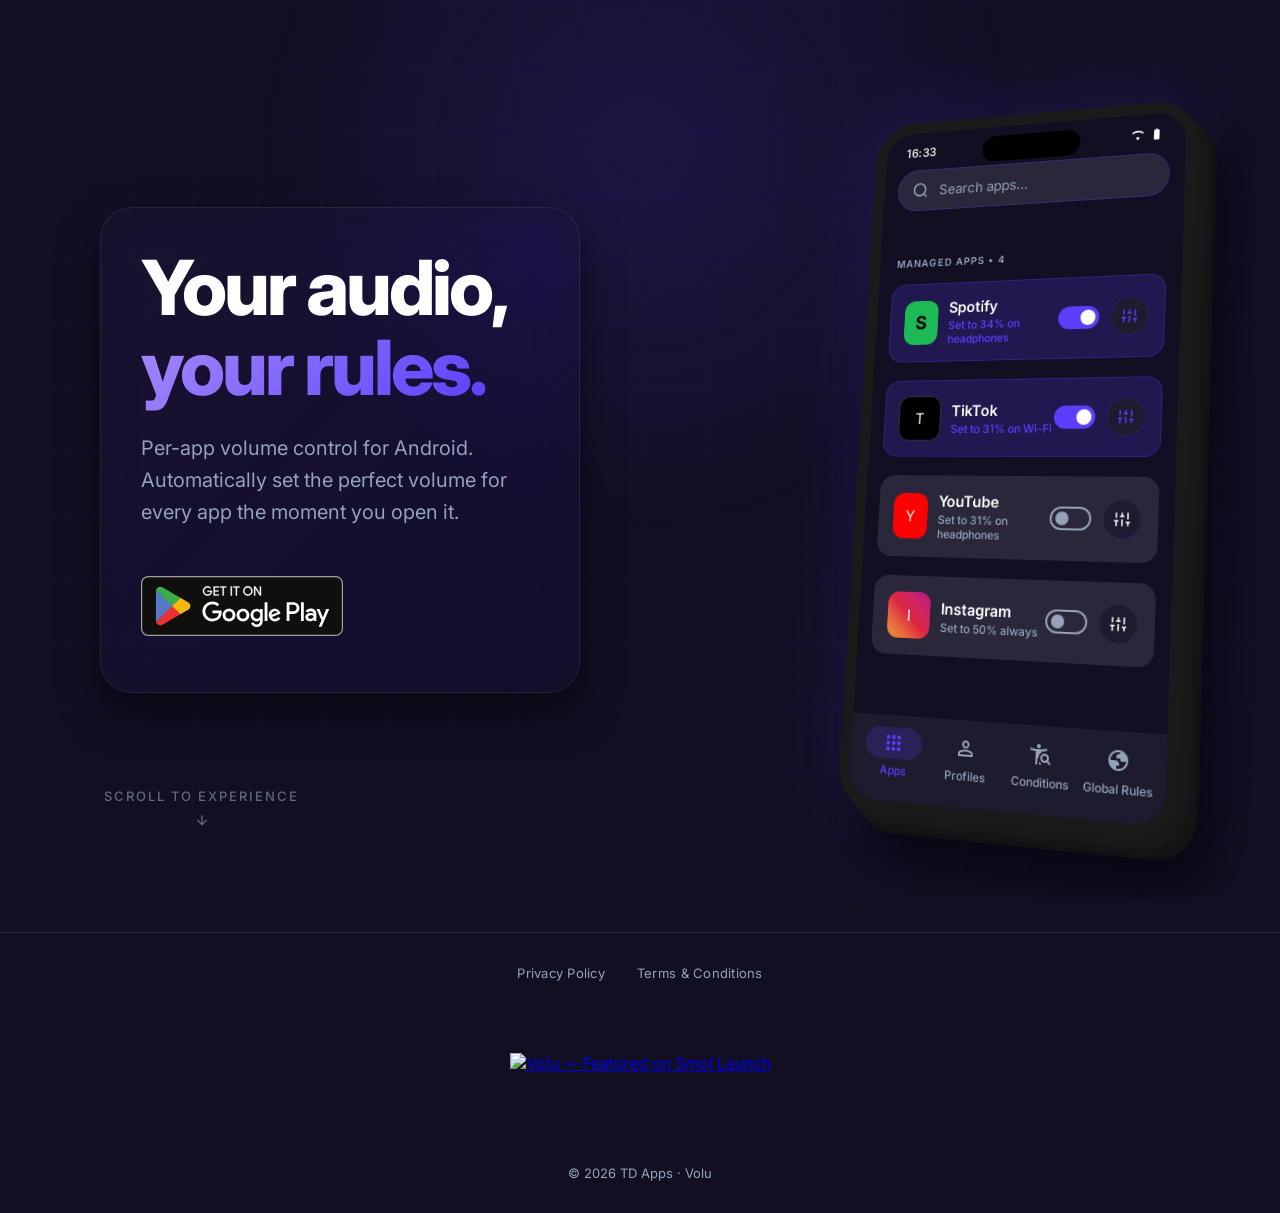
==== index.html @ 02c7e9c6 "Update index.html" ====
<!DOCTYPE html>
<html lang="en">
<head>
    <meta charset="UTF-8" />
    <meta name="viewport" content="width=device-width, initial-scale=1.0" />
    <title>Volu — Per-app Volume Control</title>
    <meta name="description" content="Per-app volume control for Android. Automatically set the perfect volume for every app the moment you open it." />
    <meta name="keywords" content="Android, volume control, app volume, per-app volume, audio manager" />
    
    <!-- Open Graph / Social -->
    <meta property="og:type" content="website" />
    <meta property="og:title" content="Volu — Per-app Volume Control" />
    <meta property="og:description" content="Automatically set the perfect volume for every app the moment you open it." />
    <meta property="og:image" content="https://volu.support/assets/og-image.jpg" />
    <meta property="twitter:card" content="summary_large_image" />
    
    <!-- Language Alternates -->
    <link rel="alternate" hreflang="en" href="https://volu.support/" />
    <link rel="alternate" hreflang="es" href="https://volu.support/es/" />
    <link rel="alternate" hreflang="de" href="https://volu.support/de/" />
    <link rel="alternate" hreflang="x-default" href="https://volu.support/" />
    <link rel="canonical" href="https://volu.support/" />

    <link rel="preconnect" href="https://fonts.googleapis.com" />
    <link rel="preconnect" href="https://fonts.gstatic.com" crossorigin />
    <link href="https://fonts.googleapis.com/css2?family=Inter:wght@400;500;600;700;800&display=swap" rel="stylesheet" />
    <link rel="stylesheet" href="style.css" />
    <script src="https://cdnjs.cloudflare.com/ajax/libs/gsap/3.12.2/gsap.min.js"></script>
    <script src="https://cdnjs.cloudflare.com/ajax/libs/gsap/3.12.2/ScrollTrigger.min.js"></script>
</head>
<body>
<div class="glow"></div>

<div class="container">
    
    <div class="scroll-container" id="scroll-container">
        
        <div class="sticky-viewport">
            <!-- Global Scroll Indicator -->
            <div class="scroll-indicator" id="global-scroll-indicator">
                <span>Scroll to experience</span>
                <svg viewBox="0 0 24 24" width="16" height="16" stroke="currentColor" stroke-width="2" fill="none"><path d="M12 5v14M19 12l-7 7-7-7"/></svg>
            </div>

            <!-- Horizontal Track -->
            <div class="track" id="track">
            
            <!-- Hero Block is the first scroll step -->
            <div class="feature-block hero-block active" data-action="hero">
                <div class="inner-bounds">
                    <div class="feature-card">
                    <h1 class="headline">Your audio,<br /><span>your rules.</span></h1>
                    <p class="subline">Per-app volume control for Android. Automatically set the perfect volume for every app the moment you open it.</p>
                    <div class="hero-actions">
                        <a class="play-btn" href="https://play.google.com/store/apps/details?id=com.tdapps.volu" target="_blank" rel="noopener">
                            <img alt="Get it on Google Play" src="google-play-badge.svg" />
                        </a>
                    </div>
                    </div>
                </div>
            </div>

            <div class="feature-block" data-action="rules">
                <div class="inner-bounds">
                    <div class="feature-card">
                    <h2><span>Rules</span>Manage App Volumes</h2>
                    <p>Easily set specific volume levels for individual apps. Whether you want Netflix loud or Instagram quiet, Volu instantly applies your chosen volume the moment you open the app.</p>
                    </div>
                </div>
            </div>

            <div class="feature-block" data-action="apply">
                <div class="inner-bounds">
                    <div class="feature-card">
                    <h2><span>Apply</span>Fine-tuned Control</h2>
                    <p>Choose exactly when rules take effect. Apply them once per app switch, once per screen session, or only when conditions are met. Stay in complete control of your audio experience.</p>
                    </div>
                </div>
            </div>

            <div class="feature-block" data-action="profiles">
                <div class="inner-bounds">
                    <div class="feature-card">
                    <h2><span>Profiles</span>Contextual Sound Profiles</h2>
                    <p>Set custom audio levels for Home, Work, or the Gym. Volu seamlessly adapts your sound when you connect to Wi-Fi, plug in headphones, start Android Auto, or follow your daily schedule.</p>
                    </div>
                </div>
            </div>
            
            <div class="feature-block" data-action="wifi">
                <div class="inner-bounds">
                    <div class="feature-card">
                    <h2><span>Conditions</span>Context Aware</h2>
                    <p>Make your rules smarter by binding them to specific Wi-Fi networks, Bluetooth devices, or schedules. Mute automatically at work, or turn up the volume when connected to your home network or car Bluetooth.</p>
                    </div>
                </div>
            </div>

            <div class="feature-block" data-action="global">
                <div class="inner-bounds">
                    <div class="feature-card">
                    <h2><span>Global Rules</span>Catch-All Settings</h2>
                    <p>Set a default behavior for all other apps. Apply a global rule when you connect to a specific Wi-Fi network or enter a time schedule, ensuring you're never caught off guard.</p>
                    </div>
                </div>
            </div>
        </div> <!-- End track -->

        <!-- Sticky Phone -->
        <div class="visual-wrapper">
            <div class="inner-bounds">
                <div class="phone-container">
                <div class="phone" id="demo-phone">
                    <div class="phone-inner-clip">
                        <div class="phone-screen">
                            
                            <!-- Top Status Bar Mock -->
                            <div class="status-bar">
                                <span>16:33</span>
                                <div class="icons">
                                    <svg viewBox="0 0 24 24" style="width: 14px; height: 14px;"><path d="M12 21L15.6 16.2C14.6 15.4 13.4 15 12 15C10.6 15 9.4 15.4 8.4 16.2L12 21ZM12 3C7.9 3 4.2 4.6 1.4 7.2L3 9.3C5.3 7.1 8.4 5.8 12 5.8C15.6 5.8 18.7 7.1 21 9.3L22.6 7.2C19.8 4.6 16.1 3 12 3Z" fill="currentColor"/></svg>
                                    <svg viewBox="0 0 24 24" style="width: 14px; height: 14px;"><path d="M15.67 4H14V2H10V4H8.33C7.6 4 7 4.6 7 5.33V20.67C7 21.4 7.6 22 8.33 22H15.67C16.4 22 17 21.4 17 20.67V5.33C17 4.6 16.4 4 15.67 4Z" fill="currentColor"/></svg>
                                </div>
                            </div>

                            <!-- Main Screen Content Area -->
                            <div class="app-content">

                                <!-- SCREEN 1: RULES -->
                                <div class="app-screen active" id="screen-rules">
                                    <div class="search-bar" style="background: var(--app-surface-variant); border: 1px solid var(--app-border); padding: 12px 16px; border-radius: 24px; color: var(--app-muted); font-size: 15px; display: flex; align-items: center; gap: 12px; margin: 12px 0 24px;">
                                        <svg width="20" height="20" viewBox="0 0 24 24" fill="none" stroke="currentColor" stroke-width="2"><circle cx="11" cy="11" r="8"/><path d="M21 21l-4.3-4.3"/></svg>
                                        Search apps…
                                    </div>
                                    
                                    <h4 class="section-title">MANAGED APPS • 4</h4>
                                    
                                    <div class="app-card active-card">
                                        <div class="app-info">
                                            <div class="app-icon-mock square spotify">S</div>
                                            <div class="app-text">
                                                <h3>Spotify</h3>
                                                <p>Set to 34% on headphones</p>
                                            </div>
                                        </div>
                                        <div class="app-controls">
                                            <div class="toggle on" id="toggle-spotify"></div>
                                            <div class="icon-btn">
                                                <svg width="18" height="18" viewBox="0 0 24 24" fill="none" stroke="var(--app-accent)" stroke-width="2"><path d="M4 21v-7M4 10V3M12 21v-9M12 8V3M20 21v-5M20 12V3M1 14h6M9 8h6M17 16h6"/></svg>
                                            </div>
                                        </div>
                                    </div>

                                    <div class="app-card active-card" style="margin-top: 8px;">
                                        <div class="app-info">
                                            <div class="app-icon-mock square tiktok">T</div>
                                            <div class="app-text">
                                                <h3>TikTok</h3>
                                                <p>Set to 31% on Wi-Fi</p>
                                            </div>
                                        </div>
                                        <div class="app-controls">
                                            <div class="toggle on"></div>
                                            <div class="icon-btn">
                                                <svg width="18" height="18" viewBox="0 0 24 24" fill="none" stroke="var(--app-accent)" stroke-width="2"><path d="M4 21v-7M4 10V3M12 21v-9M12 8V3M20 21v-5M20 12V3M1 14h6M9 8h6M17 16h6"/></svg>
                                            </div>
                                        </div>
                                    </div>

                                    <div class="app-card" style="margin-top: 8px;">
                                        <div class="app-info">
                                            <div class="app-icon-mock square youtube">Y</div>
                                            <div class="app-text">
                                                <h3>YouTube</h3>
                                                <p class="disabled">Set to 31% on headphones</p>
                                            </div>
                                        </div>
                                        <div class="app-controls">
                                            <div class="toggle"></div>
                                            <div class="icon-btn">
                                                <svg width="18" height="18" viewBox="0 0 24 24" fill="none" stroke="currentColor" stroke-width="2"><path d="M4 21v-7M4 10V3M12 21v-9M12 8V3M20 21v-5M20 12V3M1 14h6M9 8h6M17 16h6"/></svg>
                                            </div>
                                        </div>
                                    </div>
                                    
                                    <div class="app-card" style="margin-top: 8px;">
                                        <div class="app-info">
                                            <div class="app-icon-mock square instagram">I</div>
                                            <div class="app-text">
                                                <h3>Instagram</h3>
                                                <p class="disabled">Set to 50% always</p>
                                            </div>
                                        </div>
                                        <div class="app-controls">
                                            <div class="toggle"></div>
                                            <div class="icon-btn">
                                                <svg width="18" height="18" viewBox="0 0 24 24" fill="none" stroke="currentColor" stroke-width="2"><path d="M4 21v-7M4 10V3M12 21v-9M12 8V3M20 21v-5M20 12V3M1 14h6M9 8h6M17 16h6"/></svg>
                                            </div>
                                        </div>
                                    </div>
                                </div>

                                <!-- SCREEN 2: APPLY -->
                                <div class="app-screen" id="screen-apply">
                                    <div style="padding-top: 10px; overflow-y: auto; height: 100%; padding-bottom: 80px;">
                                        
                                        <div class="app-card app-card-vertical" style="padding-bottom: 0;">
                                            <div>
                                                <h3 style="font-size: 14px; font-weight: 500; color: var(--app-accent);">When to apply rule</h3>
                                                <p style="font-size: 11px; color: var(--app-muted); margin-top: 2px;">Choose when the volume rule takes effect</p>
                                            </div>
                                            <div style="width: 100%;">
                                                <div class="list-item">
                                                    <div class="list-item-text">
                                                        <h4>Once per app switch</h4>
                                                        <p>Apply when switching from a different app. Manual changes are kept while staying in the same app</p>
                                                    </div>
                                                    <div class="radio"></div>
                                                </div>
                                                <div class="list-item">
                                                    <div class="list-item-text">
                                                        <h4>Once per screen session</h4>
                                                        <p>Apply once when the screen turns on. Manual changes are kept until the screen locks again</p>
                                                    </div>
                                                    <div class="radio"></div>
                                                </div>
                                                <div class="list-item" id="radio-condition">
                                                    <div class="list-item-text">
                                                        <h4>Once when condition met</h4>
                                                        <p>Apply once when WiFi, headphones, or schedule conditions become active. Resets when conditions become inactive</p>
                                                    </div>
                                                    <div class="radio"></div>
                                                </div>
                                            </div>
                                        </div>

                                        <div class="app-card app-card-vertical" style="margin-top: 12px; padding-bottom: 0;">
                                            <div style="display: flex; justify-content: space-between; align-items: center; width: 100%;">
                                                <h4 class="section-title" style="margin:0;">WIFI NETWORKS</h4>
                                                <span style="color: var(--app-accent); font-size: 18px; line-height: 1;">+</span>
                                            </div>
                                            <p style="font-size: 11px; color: var(--app-muted); margin-top: -8px;">If no networks selected rule always on</p>
                                            
                                            <div style="width: 100%; border-top: 1px solid rgba(255,255,255,0.05); padding: 16px 0; text-align: center; color: var(--app-accent); font-size: 14px; font-weight: 500;">
                                                + Create new WiFi network
                                            </div>
                                        </div>

                                        <div class="app-btn-outline" style="border-color: rgba(91,62,254,0.5);">Save</div>
                                    </div>
                                </div>

                                <!-- SCREEN 3: WIFI / SCHEDULE -->
                                <div class="app-screen" id="screen-wifi">
                                    <div style="padding-top: 10px;">
                                        <div class="app-card app-card-vertical" style="margin-bottom: 12px;">
                                            <div style="display: flex; justify-content: space-between; align-items: center; width: 100%;">
                                                <span class="section-title" style="margin:0;">SCHEDULES</span>
                                                <span style="color: var(--app-accent); font-size: 18px; line-height: 1;">+</span>
                                            </div>
                                            <div style="width: 100%; text-align: center; margin: 16px 0; font-size: 14px; color: var(--app-muted);">
                                                None saved yet
                                            </div>
                                        </div>

                                        <div class="app-card app-card-vertical">
                                            <div style="width: 100%; display: flex; justify-content: space-between; align-items: center; margin-bottom: 4px;">
                                                <span class="section-title" style="margin:0;">WI-FI NETWORKS</span>
                                                <span style="color: var(--app-accent); font-size: 18px; line-height: 1;">+</span>
                                            </div>
                                            <div style="display: flex; gap: 16px; align-items: center; width: 100%;">
                                                <svg width="24" height="24" viewBox="0 0 24 24" fill="none" stroke="var(--app-accent)" stroke-width="2"><path d="M5 12.55a11 11 0 0114.08 0M1.42 9a16 16 0 0121.16 0M8.53 16.11a6 6 0 016.95 0M12 20h.01"/></svg>
                                                <div style="flex: 1;">
                                                    <h4 style="font-size: 16px; font-weight: 600; margin-bottom: 2px;">AndroidWifi</h4>
                                                    <p style="font-size: 12px; color: var(--app-muted);">Set rule while connected to this network</p>
                                                </div>
                                                <span style="color: var(--app-muted);">›</span>
                                            </div>
                                        </div>
                                    </div>
                                    
                                    <!-- Bottom Sheet -->
                                    <div class="bottom-sheet" id="schedule-sheet">
                                        <div class="sheet-handle"></div>
                                        <h3 style="font-size: 14px; font-weight: 600; margin-bottom: 4px; letter-spacing: 1px;">ADD SCHEDULE</h3>
                                        <p style="font-size: 12px; color: var(--app-muted); margin-bottom: 24px;">Rule applies during the selected time window</p>
                                        
                                        <h4 class="section-title" style="margin: 0 0 12px 0;">TIME RANGE</h4>
                                        <div style="display: flex; gap: 12px; align-items: center; margin-bottom: 24px;">
                                            <div style="flex: 1; border: 1px solid var(--app-border); padding: 12px; border-radius: 12px; text-align: center;">
                                                <div style="font-size: 11px; color: var(--app-muted);">Start</div>
                                                <div style="font-size: 16px; font-weight: 600;">09:00</div>
                                            </div>
                                            <span style="color: var(--app-muted);">→</span>
                                            <div style="flex: 1; border: 1px solid var(--app-border); padding: 12px; border-radius: 12px; text-align: center;">
                                                <div style="font-size: 11px; color: var(--app-muted);">End</div>
                                                <div style="font-size: 16px; font-weight: 600;">17:00</div>
                                            </div>
                                        </div>
                                        
                                        <div class="app-btn-outline" style="border-color: rgba(91,62,254,0.5);">Save Schedule</div>
                                    </div>
                                </div>

                                <!-- SCREEN 4: GLOBAL RULES -->
                                <div class="app-screen" id="screen-profiles">
                                    <div style="padding-top: 10px; overflow-y: auto; height: 100%; padding-bottom: 80px;">
                                        
                                        <!-- Custom Header -->
                                        <div style="display: flex; align-items: center; justify-content: space-between; margin-bottom: 20px;">
                                            <svg width="24" height="24" viewBox="0 0 24 24" fill="none" stroke="white" stroke-width="2" opacity="0.8"><path d="M18 6L6 18M6 6l12 12"/></svg>
                                            <h2 style="font-size: 18px; font-weight: 600; color: white; flex: 1; margin-left: 16px;">Create Profile</h2>
                                            <span style="font-size: 14px; color: var(--app-muted); font-weight: 500;">Save</span>
                                        </div>

                                        <!-- Input Box -->
                                        <div class="app-card" style="margin-bottom: 16px; padding: 12px; gap: 16px;">
                                            <div style="width: 40px; height: 40px; border-radius: 50%; background: var(--app-card-active); display: flex; align-items: center; justify-content: center; flex-shrink: 0;">
                                                <svg width="20" height="20" viewBox="0 0 24 24" fill="var(--app-accent)"><path d="M10 20v-6h4v6h5v-8h3L12 3 2 12h3v8z"/></svg>
                                            </div>
                                            <div style="flex: 1; border: 1px solid rgba(255,255,255,0.1); border-radius: 8px; padding: 12px 16px;">
                                                <span style="color: var(--app-muted); font-size: 14px;">Profile name</span>
                                            </div>
                                        </div>

                                        <!-- Enable Toggle -->
                                        <div class="app-card" style="margin-bottom: 16px;">
                                            <div style="flex: 1;">
                                                <h3 style="font-size: 14px; font-weight: 500; color: white;">Enable profile</h3>
                                                <p style="font-size: 11px; color: var(--app-muted); margin-top: 2px;">Apply volume rules when conditions are met</p>
                                            </div>
                                            <div class="toggle on"></div>
                                        </div>

                                        <!-- Volume block -->
                                        <h4 class="section-title">VOLUME</h4>
                                        <div class="app-card app-card-vertical" style="padding: 12px;">
                                            <div class="vol-pills" style="gap: 6px;">
                                                <div class="vol-pill">Muted</div>
                                                <div class="vol-pill">25%</div>
                                                <div class="vol-pill active">50%</div>
                                                <div class="vol-pill">75%</div>
                                                <div class="vol-pill">Max</div>
                                            </div>
                                        </div>

                                        <!-- When to Apply block -->
                                        <h4 class="section-title" style="margin-top: 16px;">WHEN TO APPLY</h4>
                                        <div class="app-card app-card-vertical" style="padding-bottom: 0;">
                                            <div style="width: 100%;">
                                                
                                                <div class="list-item" style="border: 1px solid var(--app-accent); border-radius: 12px; padding: 12px; margin-bottom: 8px;">
                                                    <div style="display: flex; gap: 16px; align-items: center;">
                                                        <svg width="24" height="24" viewBox="0 0 24 24" fill="none" stroke="white" stroke-width="2"><path d="M13 2L3 14h9l-1 8 10-12h-9l1-8z"/></svg>
                                                        <div class="list-item-text">
                                                            <h4>Always</h4>
                                                            <p>Applies in all situations</p>
                                                        </div>
                                                    </div>
                                                    <div class="radio selected"></div>
                                                </div>

                                                <div class="list-item">
                                                    <div style="display: flex; gap: 16px; align-items: center;">
                                                        <svg width="24" height="24" viewBox="0 0 24 24" fill="none" stroke="currentColor" stroke-width="2"><path d="M5 12.55a11 11 0 0114.08 0M1.42 9a16 16 0 0121.16 0M8.53 16.11a6 6 0 016.95 0M12 20h.01"/></svg>
                                                        <div class="list-item-text">
                                                            <h4>On any WiFi</h4>
                                                            <p>Only applies while connected to any WiFi</p>
                                                        </div>
                                                    </div>
                                                    <div class="radio"></div>
                                                </div>
                                                
                                                <div class="list-item">
                                                    <div style="display: flex; gap: 16px; align-items: center;">
                                                        <svg width="24" height="24" viewBox="0 0 24 24" fill="none" stroke="currentColor" stroke-width="2"><circle cx="12" cy="12" r="10"/><polyline points="12 6 12 12 16 14"/></svg>
                                                        <div class="list-item-text">
                                                            <h4>On schedule</h4>
                                                            <p>Only applies during the selected time window</p>
                                                        </div>
                                                    </div>
                                                    <div class="radio"></div>
                                                </div>

                                                <div class="list-item">
                                                    <div style="display: flex; gap: 16px; align-items: center;">
                                                        <svg width="24" height="24" viewBox="0 0 24 24" fill="none" stroke="currentColor" stroke-width="2"><path d="M3 18v-6a9 9 0 0 1 18 0v6M21 19a2 2 0 0 1-2 2h-1a2 2 0 0 1-2-2v-3a2 2 0 0 1 2-2h3zM3 19a2 2 0 0 0 2 2h1a2 2 0 0 0 2-2v-3a2 2 0 0 0-2-2H3z"/></svg>
                                                        <div class="list-item-text">
                                                            <h4>On headphones</h4>
                                                            <p>Only applies when headphones or earbuds are connected</p>
                                                        </div>
                                                    </div>
                                                    <div class="radio"></div>
                                                </div>
                                                
                                                <div class="list-item">
                                                    <div style="display: flex; gap: 16px; align-items: center;">
                                                        <svg width="24" height="24" viewBox="0 0 24 24" fill="none" stroke="currentColor" stroke-width="2"><rect x="2" y="7" width="20" height="10" rx="2" ry="2"/><path d="M5 17L5 19"/><path d="M19 17L19 19"/><circle cx="7" cy="12" r="1.5"/><circle cx="17" cy="12" r="1.5"/><line x1="10" y1="12" x2="14" y2="12"/></svg>
                                                        <div class="list-item-text">
                                                            <h4>On Android Auto</h4>
                                                            <p>Only applies when connected to Android Auto</p>
                                                        </div>
                                                    </div>
                                                    <div class="radio"></div>
                                                </div>
                                                
                                                <div class="list-item">
                                                    <div style="display: flex; gap: 16px; align-items: center;">
                                                        <svg width="24" height="24" viewBox="0 0 24 24" fill="none" stroke="currentColor" stroke-width="2"><path d="M6.5 6.5l11 11L12 23V1l5.5 5.5-11 11"/></svg>
                                                        <div class="list-item-text">
                                                            <h4>On Bluetooth device</h4>
                                                            <p>Only applies when the selected Bluetooth device is connected</p>
                                                        </div>
                                                    </div>
                                                    <div class="radio"></div>
                                                </div>

                                            </div>
                                        </div>

                                    </div>
                                </div>
                                <div class="app-screen" id="screen-global">
                                    <div style="padding-top: 10px; overflow-y: auto; height: 100%; padding-bottom: 80px;">
                                        
                                        <div class="info-card">
                                            <svg width="24" height="24" viewBox="0 0 24 24" fill="none" stroke="var(--app-accent)" stroke-width="2" style="flex-shrink: 0;"><circle cx="12" cy="12" r="10"/><line x1="12" y1="16" x2="12" y2="12"/><line x1="12" y1="8" x2="12.01" y2="8"/></svg>
                                            <p>Global rules apply to all apps that don't have a specific per-app rule, when the app is brought to the foreground</p>
                                        </div>

                                        <div class="app-card" style="margin-bottom: 16px;">
                                            <div style="flex: 1;">
                                                <h3 style="font-size: 14px; font-weight: 500; color: var(--app-accent);">Enable Global Rule</h3>
                                                <p style="font-size: 11px; color: var(--app-muted); margin-top: 2px;">Apply this rule to any app without a specific rule</p>
                                            </div>
                                            <div class="toggle on"></div>
                                        </div>

                                        <h4 class="section-title">WHEN TO APPLY</h4>
                                        <div class="app-card app-card-vertical" style="padding-bottom: 0;">
                                            <div style="width: 100%;">
                                                <div class="list-item">
                                                    <div style="display: flex; gap: 16px; align-items: center;">
                                                        <svg width="24" height="24" viewBox="0 0 24 24" fill="none" stroke="currentColor" stroke-width="2"><path d="M13 2L3 14h9l-1 8 10-12h-9l1-8z"/></svg>
                                                        <div class="list-item-text">
                                                            <h4>Always</h4>
                                                            <p>Apply to all apps regardless of conditions</p>
                                                        </div>
                                                    </div>
                                                    <div class="radio selected"></div>
                                                </div>
                                            </div>
                                        </div>

                                        <h4 class="section-title" style="margin-top: 16px;">VOLUME</h4>
                                        <div class="app-card app-card-vertical" style="padding: 12px;">
                                            <div class="vol-pills">
                                                <div class="vol-pill">Muted</div>
                                                <div class="vol-pill">25%</div>
                                                <div class="vol-pill">50%</div>
                                                <div class="vol-pill">75%</div>
                                                <div class="vol-pill active">Max</div>
                                            </div>
                                        </div>

                                        <div class="app-btn-outline" style="border-color: rgba(91,62,254,0.5);">Save</div>
                                        <div class="app-btn-outline" style="color: var(--app-red); border-color: rgba(248,113,113,0.3); background: rgba(248,113,113,0.1);">Delete global rule</div>
                                    </div>
                                </div>
                            </div>

                            <!-- Bottom Navigation -->
                            <div class="bottom-nav">
                                <div class="nav-item active" id="nav-apps">
                                    <div class="nav-icon-wrapper">
                                        <svg viewBox="0 0 960 960"><path d="M183.5,776.5Q160,753 160,720t23.5,-56.5Q207,640 240,640t56.5,23.5Q320,687 320,720t-23.5,56.5Q273,800 240,800t-56.5,-23.5ZM423.5,776.5Q400,753 400,720t23.5,-56.5Q447,640 480,640t56.5,23.5Q560,687 560,720t-23.5,56.5Q513,800 480,800t-56.5,-23.5ZM663.5,776.5Q640,753 640,720t23.5,-56.5Q687,640 720,640t56.5,23.5Q800,687 800,720t-23.5,56.5Q753,800 720,800t-56.5,-23.5ZM183.5,536.5Q160,513 160,480t23.5,-56.5Q207,400 240,400t56.5,23.5Q320,447 320,480t-23.5,56.5Q273,560 240,560t-56.5,-23.5ZM423.5,536.5Q400,513 400,480t23.5,-56.5Q447,400 480,400t56.5,23.5Q560,447 560,480t-23.5,56.5Q513,560 480,560t-56.5,-23.5ZM663.5,536.5Q640,513 640,480t23.5,-56.5Q687,400 720,400t56.5,23.5Q800,447 800,480t-23.5,56.5Q753,560 720,560t-56.5,-23.5ZM183.5,296.5Q160,273 160,240t23.5,-56.5Q207,160 240,160t56.5,23.5Q320,207 320,240t-23.5,56.5Q273,320 240,320t-56.5,-23.5ZM423.5,296.5Q400,273 400,240t23.5,-56.5Q447,160 480,160t56.5,23.5Q560,207 560,240t-23.5,56.5Q513,320 480,320t-56.5,-23.5ZM663.5,296.5Q640,273 640,240t23.5,-56.5Q687,160 720,160t56.5,23.5Q800,207 800,240t-23.5,56.5Q753,320 720,320t-56.5,-23.5Z"/></svg>
                                    </div>
                                    Apps
                                </div>
                                <div class="nav-item" id="nav-profiles">
                                    <div class="nav-icon-wrapper">
                                        <svg viewBox="0 0 960 960"><path d="M367,433q-47,-47 -47,-113t47,-113q47,-47 113,-47t113,47q47,47 47,113t-47,113q-47,47 -113,47t-113,-47ZM160,800v-112q0,-34 17.5,-62.5T224,582q62,-31 126,-46.5T480,520q66,0 130,15.5T736,582q29,15 46.5,43.5T800,688v112L160,800ZM240,720h480v-32q0,-11 -5.5,-20T700,654q-54,-27 -109,-40.5T480,600q-56,0 -111,13.5T260,654q-9,5 -14.5,14t-5.5,20v32ZM536.5,376.5Q560,353 560,320t-23.5,-56.5Q513,240 480,240t-56.5,23.5Q400,287 400,320t23.5,56.5Q447,400 480,400t56.5,-23.5ZM480,320ZM480,720Z"/></svg>
                                    </div>
                                    Profiles
                                </div>
                                <div class="nav-item" id="nav-cond">
                                    <div class="nav-icon-wrapper">
                                        <svg viewBox="0 0 960 960"><path d="M343.5,216.5Q320,193 320,160t23.5,-56.5Q367,80 400,80t56.5,23.5Q480,127 480,160t-23.5,56.5Q433,240 400,240t-56.5,-23.5ZM731,691q29,-29 29,-71t-29,-71q-29,-29 -71,-29t-71,29q-29,29 -29,71t29,71q29,29 71,29t71,-29ZM864,880 L756,772q-22,14 -46,21t-50,7q-75,0 -127.5,-52.5T480,620q0,-75 52.5,-127.5T660,440q75,0 127.5,52.5T840,620q0,26 -7,50t-21,46l108,108 -56,56ZM440,880v-121q15,24 35.5,44t44.5,36v41h-80ZM280,880v-520q-61,-5 -121,-14.5T40,320l20,-80q84,23 168.5,31.5T400,280q87,0 171.5,-8.5T740,240l20,80q-59,16 -119,25.5T520,360v41q-54,35 -87,92.5T400,620v10q0,5 1,10h-41v240h-80Z"/></svg>
                                    </div>
                                    Conditions
                                </div>
                                <div class="nav-item" id="nav-global">
                                    <div class="nav-icon-wrapper">
                                        <svg viewBox="0 0 960 960"><path d="M480,880q-83,0 -156,-31.5T197,763q-54,-54 -85.5,-127T80,480q0,-83 31.5,-156T197,197q54,-54 127,-85.5T480,80q83,0 156,31.5T763,197q54,54 85.5,127T880,480q0,83 -31.5,156T763,763q-54,54 -127,85.5T480,880ZM480,800q134,0 227,-93t93,-227q0,-7 -0.5,-14.5T799,453q-5,29 -27,48t-52,19h-80q-33,0 -56.5,-23.5T560,440v-40L400,400v-80q0,-33 23.5,-56.5T480,240h40q0,-23 12.5,-40.5T563,171q-20,-5 -40.5,-8t-42.5,-3q-134,0 -227,93t-93,227h200q66,0 113,47t47,113v40L400,680v110q20,5 39.5,7.5T480,800Z"/></svg>
                                    </div>
                                    Global Rules
                                </div>
                            </div>
                        </div>
                        </div>
                    </div>
                </div>
                </div>
            </div>
        </div> <!-- End visual-wrapper -->
    </div> <!-- End sticky-viewport -->
</div> <!-- End scroll-container -->

    <div class="divider"></div>

    <nav class="footer-links">
        <a href="privacy-policy/index.html">Privacy Policy</a>
        <a href="terms-and-conditions/index.html">Terms & Conditions</a>
    </nav>

    <div style="text-align: center; margin-top: 32px; padding: 40px 0 60px 0;">
        <a class="smol-footer-badge" href="https://smollaunch.com" target="_blank" rel="noopener">
            <img src="https://smollaunch.com/badges/featured.svg" alt="Volu — Featured on Smol Launch" loading="lazy" width="250" height="60" />
        </a>
    </div>
</div>

<footer>
    © 2026 TD Apps · Volu
</footer>

<script>
document.addEventListener('DOMContentLoaded', () => {
    const blocks = document.querySelectorAll('.feature-block');
    const phone = document.getElementById('demo-phone');
    const globalIndicator = document.getElementById('global-scroll-indicator');
    const track = document.getElementById('track');
    const scrollContainer = document.getElementById('scroll-container');
    
    const screens = {
        'rules': document.getElementById('screen-rules'),
        'apply': document.getElementById('screen-apply'),
        'wifi': document.getElementById('screen-wifi'),
        'profiles': document.getElementById('screen-profiles'),
        'global': document.getElementById('screen-global')
    };
    
    const nav = {
        'rules': document.getElementById('nav-apps'),
        'apply': document.getElementById('nav-apps'),
        'wifi': document.getElementById('nav-cond'),
        'profiles': document.getElementById('nav-profiles'),
        'global': document.getElementById('nav-global')
    };

    const toggleSpotify = document.getElementById('toggle-spotify');
    const radioCondition = document.getElementById('radio-condition')?.querySelector('.radio');
    const scheduleSheet = document.getElementById('schedule-sheet');

    let animTimeouts = [];
    const clearAnimTimeouts = () => {
        animTimeouts.forEach(t => clearTimeout(t));
        animTimeouts = [];
    };

    const triggerPhoneAction = (action) => {
        clearAnimTimeouts();

        // 3D Angle vs Flat State Switch
        if (action === 'hero') {
            phone.classList.remove('flat');
        } else {
            phone.classList.add('flat');
        }

        // Activate Screen & Nav Items
        Object.values(screens).forEach(s => s?.classList.remove('active'));
        document.querySelectorAll('.nav-item').forEach(n => n.classList.remove('active'));

        if (action === 'hero') {
            screens.rules?.classList.add('active');
            nav.rules?.classList.add('active');
            return;
        }

        if (screens[action]) screens[action].classList.add('active');
        if (nav[action]) nav[action].classList.add('active');

        // Internal Screen Micro-Animations
        if (action === 'rules' && toggleSpotify) {
            animTimeouts.push(setTimeout(() => toggleSpotify.classList.add('on'), 300));
        } else if (toggleSpotify) {
            toggleSpotify.classList.remove('on');
        } else if (action === 'profiles') {
            phone.classList.add('flat');
        } else if (action === 'global') {
            // No specific global animation
        }

        if (action === 'apply' && radioCondition) {
            animTimeouts.push(setTimeout(() => radioCondition.classList.add('selected'), 400));
        } else if (radioCondition) {
            radioCondition.classList.remove('selected');
        }

        if (action === 'wifi' && scheduleSheet) {
            animTimeouts.push(setTimeout(() => scheduleSheet.classList.add('open'), 300));
        } else if (scheduleSheet) {
            scheduleSheet.classList.remove('open');
        }
    };

    // Register GSAP ScrollTrigger
    gsap.registerPlugin(ScrollTrigger);

    // Equalize card heights so they all match the tallest card
    function equalizeCardHeights() {
        const cards = document.querySelectorAll('.feature-card');
        cards.forEach(c => {
            c.style.height = 'auto'; // Reset for measurement
            c.style.minHeight = '0'; // Reset min-height to ensure accurate reading
        });
        
        let maxHeight = 0;
        cards.forEach(c => {
            if (c.offsetHeight > maxHeight) {
                maxHeight = c.offsetHeight;
            }
        });
        
        cards.forEach(c => {
            c.style.height = maxHeight + 'px';
        });
    }
    
    equalizeCardHeights();
    window.addEventListener('resize', equalizeCardHeights);

    // Get the max scroll distance (total width of all cards minus viewport width)
    const getScrollAmount = () => track.scrollWidth - window.innerWidth;

    let activeIndex = -1;

    // 1. Horizontal Scroll Animation (with pause at the end)
    const tl = gsap.timeline({
        scrollTrigger: {
            trigger: scrollContainer,
            pin: true,
            scrub: 1, // Smooth scrubbing
            start: "top top",
            end: () => "+=" + (window.innerWidth * 5.4), // 5 screens to scroll horizontally + 0.4 for a small delay
            invalidateOnRefresh: true, // Recalculate on resize
            onUpdate: (self) => {
                if (globalIndicator) {
                    globalIndicator.style.opacity = self.progress > 0.02 ? '0' : '0.6';
                }
                
                // The track finishes translating at progress 5 / 5.4 (approx 92%)
                let scrollProgress = Math.min(self.progress / (5/5.4), 1.0);
                let rawIndex = scrollProgress * (blocks.length - 1);
                
                // Update the phone screen as soon as the next card crosses the 70% threshold
                const newIndex = Math.floor(rawIndex + 0.3);
                if (newIndex !== activeIndex) {
                        activeIndex = newIndex;
                        
                        blocks.forEach(b => b.classList.remove('active'));
                        const currentBlock = blocks[activeIndex];
                        if (currentBlock) {
                            currentBlock.classList.add('active');
                            triggerPhoneAction(currentBlock.getAttribute('data-action'));
                        }
                    }
            }
        }
    });

    // Horizontal scroll takes up 5 out of 5.4 parts of the pinned scroll
    tl.to(track, {
        x: "-83.333333%", // Translate by 5 blocks out of 6! (5/6 = 83.333333%)
        ease: "none",
        duration: 5
    })
    // Add a short pause at the end (0.4 parts out of 4.4 parts) so it doesn't unpin immediately
    .to({}, { duration: 0.4 });

    // Trigger initial hero state
    triggerPhoneAction('hero');
});
</script>
</body>
</html>
---- style.css ----
:root {
  --bg: #120f23;
  --surface: #1d1b2e;
  --border: #2a273a;
  --primary: #5b3efe;
  --primary-dim: rgba(91, 62, 254, 0.12);
  --primary-border: rgba(91, 62, 254, 0.3);
  --text: #ffffff;
  --muted: #94a3b8;
  
  --phone-width: 360px;
  --phone-height: 740px;

  /* App UI Variables */
  --app-bg: #120F23;
  --app-surface: #1D1B2E;
  --app-surface-variant: #2A273A;
  --app-border: rgba(91, 62, 254, 0.3);
  --app-card-active: rgba(91, 62, 254, 0.2);
  --app-text: #FFFFFF;
  --app-muted: #94A3B8;
  --app-accent: #5B3EFE;
  --app-red: #F87171;
  --app-nav-bg: #1D1B2E;
}

*, *::before, *::after { box-sizing: border-box; margin: 0; padding: 0; }

html { scroll-behavior: smooth; }

body {
  background: var(--bg);
  color: var(--text);
  font-family: 'Inter', sans-serif;
  font-weight: 400;
  min-height: 100dvh;
  display: flex;
  flex-direction: column;
}

/* Background effects */
body::before {
  content: '';
  position: fixed;
  inset: 0;
  background-image:
    linear-gradient(rgba(91,62,254,0.05) 1px, transparent 1px),
    linear-gradient(90deg, rgba(91,62,254,0.05) 1px, transparent 1px);
  background-size: 64px 64px;
  pointer-events: none;
  z-index: -1;
}

.glow {
  position: fixed;
  top: -300px;
  left: 50%;
  transform: translateX(-50%);
  width: 900px;
  height: 900px;
  background: radial-gradient(circle, rgba(91, 62, 254, 0.15) 0%, transparent 60%);
  pointer-events: none;
  z-index: -1;
}

/* Layout Utilities */
.container {
  max-width: 1400px;
  margin: 0 auto;
  padding: 0 24px;
  width: 100%;
}

/* =========================================
   SCROLL ENGINE (GSAP Track)
   ========================================= */
.scroll-container {
  width: 100%;
}

.sticky-viewport {
  position: relative;
  height: 100dvh;
  width: 100vw;
  max-width: 100%;
  overflow: hidden;
}

.inner-bounds {
  width: 100%;
  height: 100%;
  max-width: 1200px;
  margin: 0 auto;
  padding: 0 clamp(24px, 5vw, 60px);
  display: flex;
  align-items: center;
}

.visual-wrapper {
  position: absolute;
  top: 0;
  left: 0;
  width: 100%;
  height: 100%;
  z-index: 15;
  pointer-events: none;
  clip-path: inset(0); /* Strict WebKit Z-buffer isolation */
}

.visual-wrapper .inner-bounds {
  justify-content: flex-end; /* Phone on the right */
}

.track {
  position: relative;
  display: flex;
  height: 100dvh;
  width: 600%;
  will-change: transform;
  z-index: 5;
  pointer-events: none;
}

/* 3D Phone Container */
.phone-container {
  perspective: 1400px;
  display: flex;
  align-items: center;
  justify-content: center;
  pointer-events: none;
}

.phone {
  width: var(--phone-width);
  height: var(--phone-height);
  pointer-events: auto;
  background: #000;
  border-radius: 44px;
  border: 12px solid #1a1a1a;
  box-shadow: 
    inset 0 0 0 2px #333,
    1px 1px 0 #181818,
    2px 2px 0 #181818,
    3px 3px 0 #181818,
    4px 4px 0 #181818,
    5px 5px 0 #181818,
    6px 6px 0 #181818,
    7px 7px 0 #181818,
    8px 8px 0 #181818,
    9px 9px 0 #181818,
    10px 10px 0 #181818,
    11px 11px 0 #151515,
    12px 12px 0 #151515,
    13px 13px 0 #151515,
    14px 14px 0 #151515,
    15px 15px 0 #151515,
    16px 16px 0 #151515,
    17px 17px 0 #121212,
    18px 18px 0 #121212,
    19px 19px 0 #121212,
    20px 20px 0 #121212,
    30px 40px 60px rgba(0,0,0,0.8), 
    0 0 80px rgba(91,62,254,0.2);
  position: relative;
  /* Smoother, less aggressive 3D default angle */
  transform: rotateY(-20deg) rotateX(8deg) translateZ(-50px);
  /* GPU Acceleration */
  will-change: transform, box-shadow;
  backface-visibility: hidden;
  /* Premium spring-like easing for fluid movement */
  transition: transform 0.9s cubic-bezier(0.16, 1, 0.3, 1), box-shadow 0.9s cubic-bezier(0.16, 1, 0.3, 1);
  overflow: visible;
}

.phone-inner-clip {
  width: 100%;
  height: 100%;
  border-radius: 32px;
  overflow: hidden;
  position: relative;
}

/* When scrolling starts, phone goes perfectly flat */
.phone.flat {
  transform: rotateY(0deg) rotateX(0deg) translateZ(0px) !important;
  box-shadow: 
    inset 0 0 0 2px #333,
    0px 0px 0 #181818,
    0px 0px 0 #181818,
    0px 0px 0 #181818,
    0px 0px 0 #181818,
    0px 0px 0 #181818,
    0px 0px 0 #181818,
    0px 0px 0 #181818,
    0px 0px 0 #181818,
    0px 0px 0 #181818,
    0px 0px 0 #181818,
    0px 0px 0 #151515,
    0px 0px 0 #151515,
    0px 0px 0 #151515,
    0px 0px 0 #151515,
    0px 0px 0 #151515,
    0px 0px 0 #151515,
    0px 0px 0 #121212,
    0px 0px 0 #121212,
    0px 0px 0 #121212,
    0px 0px 0 #121212,
    0px 20px 40px rgba(0,0,0,0.6), 
    0 0 80px rgba(91,62,254,0.15) !important;
}

/* Dynamic island */
.phone::before {
  content: '';
  position: absolute;
  top: 10px;
  left: 50%;
  transform: translateX(-50%);
  width: 110px;
  height: 28px;
  background: #000;
  border-radius: 20px;
  z-index: 20;
}

/* =========================================
   MOCK APP UI (Matching Android Extract)
   ========================================= */
.phone-screen {
  width: 100%;
  height: 100%;
  background: var(--app-bg);
  color: var(--app-text);
  font-family: 'Inter', sans-serif;
  display: flex;
  flex-direction: column;
}

/* Status Bar */
.status-bar {
  display: flex;
  justify-content: space-between;
  padding: 14px 24px 0px;
  font-size: 13px;
  font-weight: 500;
  z-index: 100;
  position: relative;
  letter-spacing: 0.5px;
}
.status-bar .icons {
  display: flex;
  gap: 6px;
  align-items: center;
}

/* App Screens Container */
.app-content {
  flex: 1;
  position: relative;
  overflow: hidden;
}

.app-screen {
  position: absolute;
  top: 0;
  left: 0;
  width: 100%;
  height: 100%;
  padding: 0 16px;
  opacity: 0;
  pointer-events: none;
  transform: translateX(20px);
  transition: opacity 0.4s ease, transform 0.4s ease;
  display: flex;
  flex-direction: column;
  gap: 12px;
  overflow-y: auto;
  padding-bottom: 100px;
}
.app-screen::-webkit-scrollbar { display: none; }
.app-screen { -ms-overflow-style: none; scrollbar-width: none; }

.app-screen.active {
  opacity: 1;
  pointer-events: auto;
  transform: translateX(0);
}

/* UI Components */
.info-card {
  background: var(--app-surface-variant);
  border-radius: 12px;
  padding: 12px 16px;
  display: flex;
  gap: 12px;
  margin-bottom: 8px;
  margin-top: 12px;
}
.info-card p {
  font-size: 12px;
  color: var(--app-text);
  line-height: 1.5;
}

.app-card {
  background: var(--app-surface-variant);
  border-radius: 16px;
  padding: 16px;
  display: flex;
  align-items: center;
  justify-content: space-between;
  border: 1px solid transparent;
}
.app-card.active-card {
  background: var(--app-card-active);
  border-color: var(--app-border);
}

.app-card-vertical {
  flex-direction: column;
  align-items: flex-start;
  gap: 16px;
  background: var(--app-surface-variant);
}

.app-info {
  display: flex;
  align-items: center;
  gap: 12px;
}

.app-icon-mock {
  width: 48px;
  height: 48px;
  border-radius: 12px;
  background: #333;
  display: flex;
  align-items: center;
  justify-content: center;
  overflow: hidden;
}
.app-icon-mock.spotify { background: #1DB954; color: #000; font-weight: bold; font-size: 20px;}
.app-icon-mock.tiktok { background: #000; color: white; border: 1px solid #333;}
.app-icon-mock.youtube { background: #FF0000; color: white;}
.app-icon-mock.instagram { background: linear-gradient(45deg, #f09433, #e6683c, #dc2743, #cc2366, #bc1888); }
.app-icon-mock.netflix { background: #000; color: #E50914; font-weight: bold; font-size: 22px; border: 1px solid #333;}

.app-text h3 {
  font-size: 16px;
  font-weight: 600;
  margin-bottom: 2px;
}
.app-text p {
  font-size: 12px;
  font-weight: 500;
  color: var(--app-accent);
}
.app-text p.disabled {
  color: var(--app-muted);
}

.app-controls {
  display: flex;
  align-items: center;
  gap: 12px;
}

.icon-btn {
  width: 40px;
  height: 40px;
  border-radius: 50%;
  background: var(--app-surface);
  border: 1px solid var(--app-card-active);
  display: flex;
  align-items: center;
  justify-content: center;
}

/* Custom Toggle */
.toggle {
  width: 44px;
  height: 24px;
  background: var(--app-surface-variant);
  border-radius: 16px;
  border: 2px solid var(--app-muted);
  position: relative;
  transition: all 0.3s;
}
.toggle::after {
  content: '';
  position: absolute;
  top: 50%;
  left: 4px;
  transform: translateY(-50%);
  width: 14px;
  height: 14px;
  background: var(--app-muted);
  border-radius: 50%;
  transition: all 0.3s;
}
.toggle.on {
  background: var(--app-accent);
  border-color: var(--app-accent);
}
.toggle.on::after {
  left: calc(100% - 18px);
  width: 16px;
  height: 16px;
  background: #FFF;
}

/* Section Titles */
.section-title {
  font-size: 11px;
  font-weight: 600;
  color: var(--app-muted);
  letter-spacing: 0.1em;
  text-transform: uppercase;
  margin-top: 16px;
  margin-bottom: 4px;
  padding-left: 4px;
}

/* List Items */
.list-item {
  display: flex;
  justify-content: space-between;
  align-items: center;
  padding: 16px 0;
  border-bottom: 1px solid rgba(255,255,255,0.05);
  width: 100%;
}
.list-item:last-child { border-bottom: none; }
.list-item-text h4 { font-size: 14px; font-weight: 500; margin-bottom: 2px; }
.list-item-text p { font-size: 11px; color: var(--app-muted); }

.radio {
  width: 20px;
  height: 20px;
  border-radius: 50%;
  border: 2px solid var(--app-muted);
  position: relative;
  flex-shrink: 0;
}
.radio.selected {
  border-color: var(--app-accent);
}
.radio.selected::after {
  content: '';
  position: absolute;
  inset: 4px;
  background: var(--app-accent);
  border-radius: 50%;
}

/* Buttons */
.app-btn-outline {
  width: 100%;
  border: 1px solid var(--app-border);
  background: transparent;
  color: var(--app-text);
  border-radius: 100px;
  padding: 12px;
  text-align: center;
  font-size: 14px;
  font-weight: 500;
  margin-top: 12px;
}

/* Volume Pills */
.vol-pills {
  display: flex;
  gap: 8px;
  margin-top: 12px;
  width: 100%;
  overflow-x: auto;
  padding-bottom: 4px;
}
.vol-pills::-webkit-scrollbar { display: none; }
.vol-pill {
  flex: 0 0 auto;
  border: 1px solid var(--app-border);
  background: transparent;
  text-align: center;
  padding: 8px 16px;
  border-radius: 8px;
  font-size: 12px;
  font-weight: 500;
  color: var(--app-text);
}
.vol-pill.active {
  background: var(--app-card-active);
  border-color: var(--app-accent);
  color: var(--app-accent);
}

/* Bottom Nav (Exact Spec) */
.bottom-nav {
  position: absolute;
  bottom: 0;
  left: 0;
  width: 100%;
  display: flex;
  justify-content: space-around;
  padding: 12px 8px 24px;
  background: var(--app-nav-bg);
  z-index: 10;
}
.nav-item {
  display: flex;
  flex-direction: column;
  align-items: center;
  gap: 4px;
  color: var(--app-muted);
  font-size: 12px;
  font-weight: 500;
  transition: color 0.3s;
  width: 72px;
}
.nav-item.active {
  color: var(--app-accent);
}
.nav-icon-wrapper {
  width: 64px;
  height: 32px;
  border-radius: 16px;
  display: flex;
  align-items: center;
  justify-content: center;
  transition: background 0.3s;
}
.nav-item.active .nav-icon-wrapper {
  background: var(--app-card-active);
}
.nav-item svg {
  width: 24px;
  height: 24px;
  fill: currentColor;
}

/* Bottom Sheet */
.bottom-sheet {
  position: absolute;
  bottom: -100%;
  left: 0;
  width: 100%;
  background: var(--app-surface);
  border-radius: 28px 28px 0 0;
  padding: 24px 20px;
  transition: bottom 0.5s cubic-bezier(0.16, 1, 0.3, 1);
  z-index: 20;
}
.bottom-sheet.open {
  bottom: 0;
}
.sheet-handle {
  width: 32px;
  height: 4px;
  background: #555;
  border-radius: 2px;
  margin: 0 auto 24px;
}

/* =========================================
   TEXT BLOCKS (Left Column)
   ========================================= */
.feature-block {
  width: calc(100% / 6);
  height: 100dvh;
  flex-shrink: 0;
  pointer-events: none;
}

.feature-block .inner-bounds {
  justify-content: flex-start; /* Cards on the left */
}

.feature-card {
  width: 40vw;
  max-width: 480px;
  background: linear-gradient(135deg, rgba(29, 27, 46, 0.4) 0%, rgba(18, 15, 35, 0.2) 100%);
  backdrop-filter: blur(24px) saturate(180%);
  -webkit-backdrop-filter: blur(24px) saturate(180%);
  border: 1px solid rgba(255, 255, 255, 0.08);
  box-shadow: 0 20px 40px rgba(0,0,0,0.5);
  border-radius: 32px;
  padding: 40px;
  pointer-events: auto;
}
.feature-block h2 {
  font-size: clamp(32px, 5vw, 42px);
  font-weight: 700;
  color: var(--text);
  margin-bottom: 20px;
  line-height: 1.1;
  letter-spacing: -1px;
}
.feature-block h2 span {
  color: var(--primary);
  display: block;
  font-size: 14px;
  text-transform: uppercase;
  letter-spacing: 2px;
  margin-bottom: 12px;
  font-weight: 600;
}
.feature-block p {
  font-size: 18px;
  color: var(--muted);
  line-height: 1.7;
  max-width: 500px;
}

/* Hero Block (First step) */
.hero-block {
  /* No special min-heights needed for horizontal track */
}

.hero-block .headline {
  font-size: clamp(52px, 6vw, 76px);
  font-weight: 800;
  line-height: 1.05;
  letter-spacing: -3px;
  color: var(--text);
  margin-bottom: 24px;
}

.hero-block .headline span {
  background: linear-gradient(135deg, #a78bfa, #5b3efe);
  -webkit-background-clip: text;
  -webkit-text-fill-color: transparent;
}

.hero-block .subline {
  font-size: 20px;
  font-weight: 400;
  color: var(--muted);
  line-height: 1.6;
  max-width: 480px;
  margin-bottom: 48px;
}

.hero-actions {
  display: flex;
  gap: 16px;
  align-items: center;
}

.play-btn {
  display: block;
  transition: transform 0.3s cubic-bezier(0.16, 1, 0.3, 1), filter 0.3s;
  margin-bottom: 12px;
}
.play-btn:hover {
  transform: translateY(-4px) scale(1.02);
  filter: drop-shadow(0 10px 30px rgba(91,62,254,0.3));
}
.play-btn img {
  height: 60px;
  width: auto;
}

.divider {
  width: 100%;
  height: 1px;
  background: var(--border);
  margin-bottom: 32px;
  margin-top: 32px;
}

.footer-links {
  display: flex;
  gap: 32px;
  justify-content: center;
  flex-wrap: wrap;
}
.footer-links a {
  font-size: 13px;
  font-weight: 400;
  color: var(--muted);
  text-decoration: none;
  letter-spacing: 0.02em;
  transition: color 0.2s;
}
.footer-links a:hover {
  color: var(--text);
}

footer {
  position: relative;
  z-index: 1;
  text-align: center;
  padding: 32px 24px;
  font-size: 13px;
  color: var(--muted);
  margin-top: auto;
}

/* =========================================
}

/* =========================================
   SCROLL INDICATOR
   ========================================= */
.scroll-indicator {
  position: absolute;
  bottom: 8dvh;
  left: max(40px, calc((100vw - 1200px) / 2 + 40px));
  display: flex;
  flex-direction: column;
  align-items: center;
  gap: 8px;
  margin: 0;
  opacity: 0.6;
  font-size: 13px;
  font-weight: 500;
  text-transform: uppercase;
  letter-spacing: 2px;
  color: var(--muted);
  animation: pulse-fade 2s infinite ease-in-out;
  transition: opacity 0.3s ease;
  z-index: 100;
  pointer-events: none;
}
.scroll-indicator svg {
  animation: bounce-down 2s infinite cubic-bezier(0.16, 1, 0.3, 1);
}
@keyframes pulse-fade {
  0%, 100% { opacity: 0.4; }
  50% { opacity: 0.8; }
}
@keyframes bounce-down {
  0%, 100% { transform: translateY(0); }
  50% { transform: translateY(6px); }
}

/* =========================================
   MOBILE RESPONSIVENESS (Layering & Glassmorphism)
   ========================================= */
@media (max-width: 1024px) {
  /* Mobile Layout - Absolute boundaries */
  
  .visual-wrapper .inner-bounds {
    justify-content: center;
    align-items: flex-start;
    padding-top: 5dvh;
  }
  
  .phone {
    transform: scale(0.55) rotateY(-10deg) rotateX(4deg);
    transform-origin: center top;
  }
  
  .phone.flat {
    transform: scale(0.55) rotateY(0deg) rotateX(0deg) translateZ(0px) !important;
  }

  .track {
    width: 600%;
  }

  .feature-block {
    width: calc(100% / 6);
  }

  .feature-block .inner-bounds {
    justify-content: center;
    align-items: flex-end;
    padding-bottom: 0;
    padding-left: 0;
    padding-right: 0;
  }

  .feature-card {
    width: 100%;
    max-width: 100%;
    min-height: 40dvh;
    height: auto;
    border-radius: 32px 32px 0 0;
    border-left: none;
    border-right: none;
    border-bottom: none;
    padding: 32px 24px;
    background: linear-gradient(135deg, rgba(29, 27, 46, 0.95) 0%, rgba(18, 15, 35, 0.95) 100%);
    backdrop-filter: blur(24px);
    -webkit-backdrop-filter: blur(24px);
  }

  body {
    padding-bottom: 45dvh;
  }

  /* Refine specific margins inside the glass boxes */
  .feature-block p {
    margin-top: 12px;
  }
  .hero-block .headline {
    font-size: clamp(40px, 10vw, 56px);
  }

  .scroll-indicator {
    display: none;
  }
}

/* =========================================
}

/* =========================================
   PREMIUM EDITORIAL LAYOUT (Legal Pages)
   ========================================= */
.legal-layout {
  display: grid;
  grid-template-columns: 280px 1fr;
  gap: 80px;
  max-width: 1000px;
  margin: 120px auto;
  padding: 0 24px;
  align-items: start;
}

.legal-sidebar {
  position: sticky;
  top: 120px;
  display: flex;
  flex-direction: column;
  gap: 24px;
}
.legal-sidebar h1 {
  font-size: clamp(32px, 4vw, 42px);
  font-weight: 800;
  letter-spacing: -2px;
  line-height: 1;
  color: var(--text);
}
.legal-sidebar a.back-link {
  font-size: 14px;
  color: var(--primary);
  text-decoration: none;
  display: flex;
  align-items: center;
  gap: 8px;
  font-weight: 500;
  transition: color 0.2s;
}
.legal-sidebar a.back-link:hover {
  color: #fff;
}

.legal-content {
  font-family: 'Inter', sans-serif;
  max-width: 65ch;
  color: #94a3b8;
  font-size: 16px;
  line-height: 1.8;
}
.legal-content h2 {
  font-size: 24px;
  font-weight: 700;
  letter-spacing: -1px;
  color: var(--text);
  margin-top: 48px;
  margin-bottom: 16px;
}
.legal-content h2:first-of-type {
  margin-top: 0;
}
.legal-content h3 {
  font-size: 18px;
  font-weight: 600;
  color: var(--text);
  margin-top: 32px;
  margin-bottom: 12px;
}
.legal-content p {
  margin-bottom: 24px;
}
.legal-content ul, .legal-content ol {
  margin-bottom: 24px;
  padding-left: 24px;
}
.legal-content li {
  margin-bottom: 12px;
}
.legal-content a {
  color: var(--primary);
  text-decoration: none;
}
.legal-content a:hover {
  text-decoration: underline;
}

@media (max-width: 850px) {
  .legal-layout {
    grid-template-columns: 1fr;
    gap: 32px;
    margin: 60px auto;
  }
  .legal-sidebar {
    position: relative;
    top: 0;
    border-bottom: 1px solid var(--border);
    padding-bottom: 24px;
  }
}

/* Ensure the 3D phone fits uniformly on short laptop screens without distorting aspect ratio */
@media (min-width: 1025px) and (max-height: 850px) {
  .phone {
    transform: scale(0.85) rotateY(-20deg) rotateX(8deg) translateZ(-50px);
    transform-origin: center center;
  }
  .phone.flat {
    transform: scale(0.85) rotateY(0deg) rotateX(0deg) translateZ(0px) !important;
  }
}
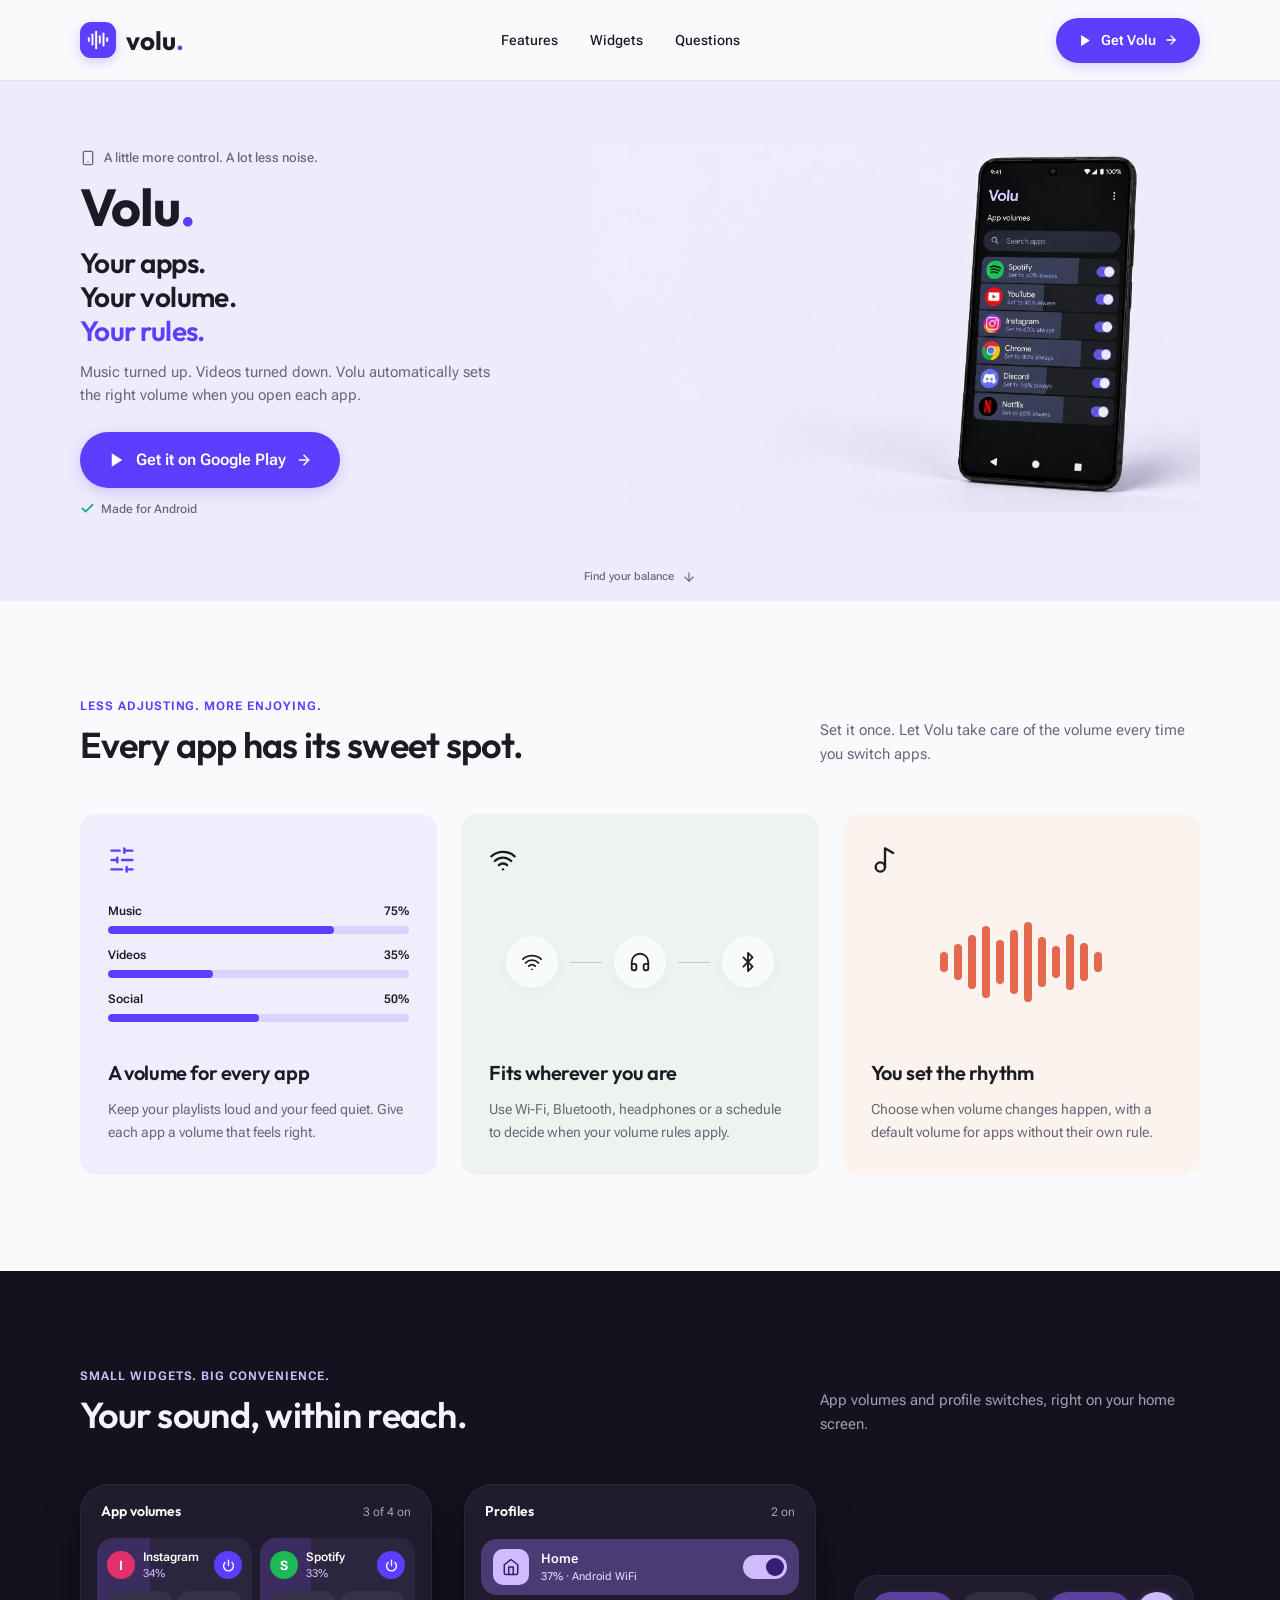
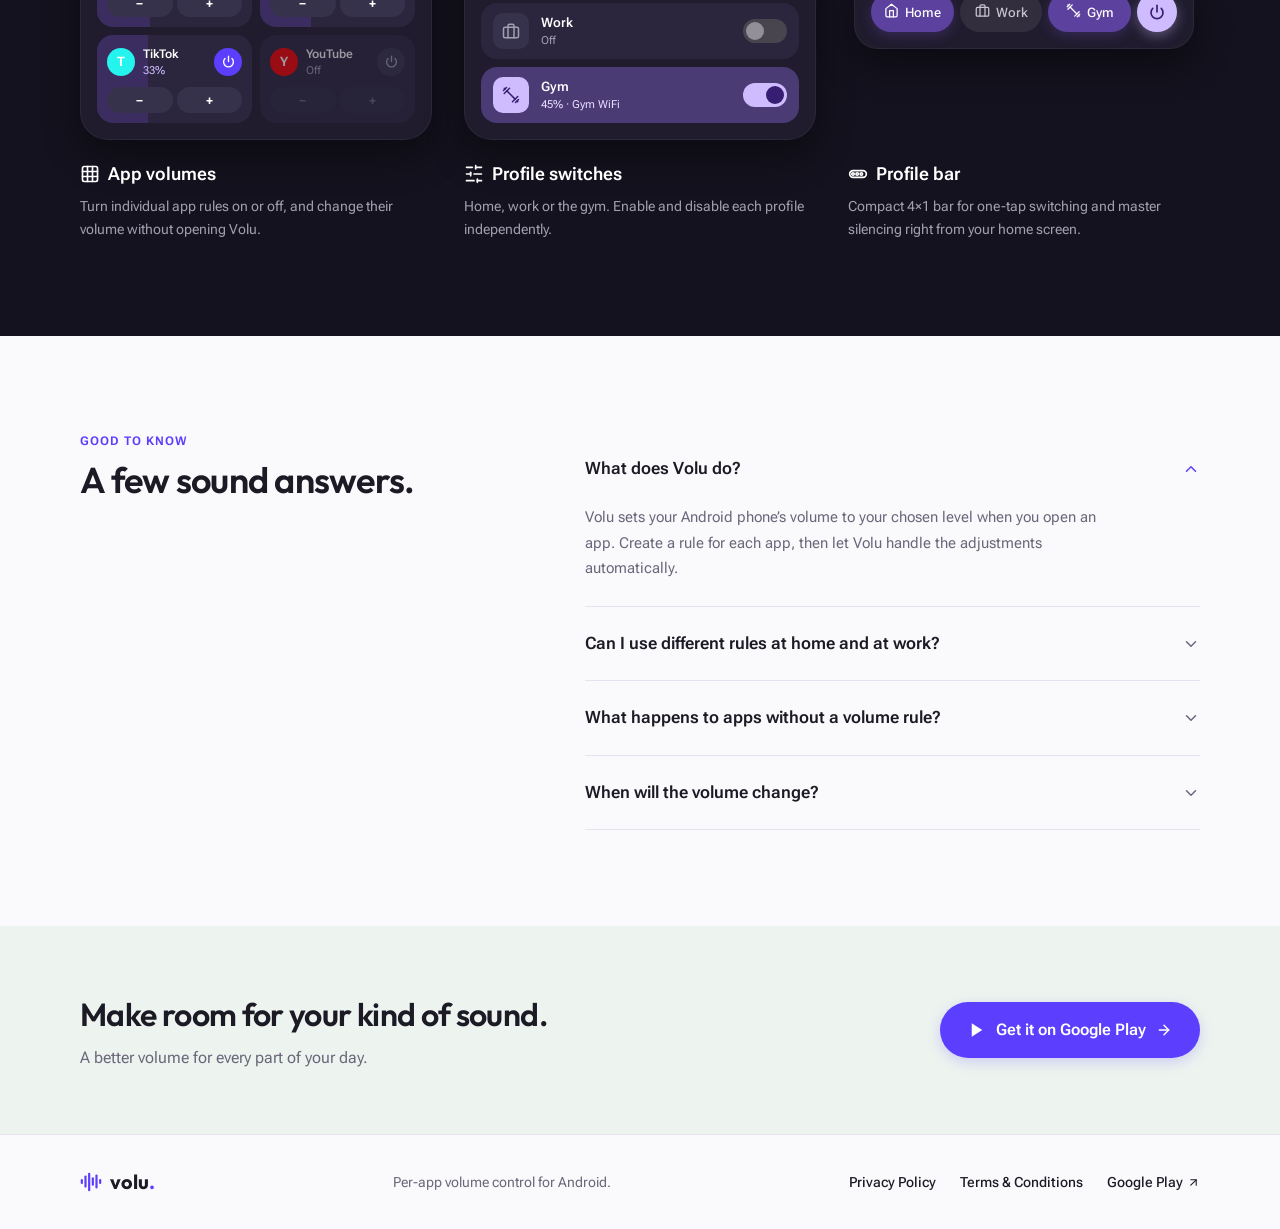
==== commit e2e93eb6: "Fix hero shadow cut off, optimize mobile hero layout, align widgets, and refine Profile Bar" ====
--- a/index.html
+++ b/index.html
@@ -1,687 +1,628 @@
 <!DOCTYPE html>
 <html lang="en">
 <head>
-    <meta charset="UTF-8" />
-    <meta name="viewport" content="width=device-width, initial-scale=1.0" />
-    <title>Volu — Per-app Volume Control</title>
-    <meta name="description" content="Per-app volume control for Android. Automatically set the perfect volume for every app the moment you open it." />
-    <meta name="keywords" content="Android, volume control, app volume, per-app volume, audio manager" />
-    
-    <!-- Open Graph / Social -->
-    <meta property="og:type" content="website" />
-    <meta property="og:title" content="Volu — Per-app Volume Control" />
-    <meta property="og:description" content="Automatically set the perfect volume for every app the moment you open it." />
-    <meta property="og:image" content="https://volu.support/assets/og-image.jpg" />
-    <meta property="twitter:card" content="summary_large_image" />
-    
-    <!-- Language Alternates -->
-    <link rel="alternate" hreflang="en" href="https://volu.support/" />
-    <link rel="alternate" hreflang="es" href="https://volu.support/es/" />
-    <link rel="alternate" hreflang="de" href="https://volu.support/de/" />
-    <link rel="alternate" hreflang="x-default" href="https://volu.support/" />
-    <link rel="canonical" href="https://volu.support/" />
-
-    <link rel="preconnect" href="https://fonts.googleapis.com" />
-    <link rel="preconnect" href="https://fonts.gstatic.com" crossorigin />
-    <link href="https://fonts.googleapis.com/css2?family=Inter:wght@400;500;600;700;800&display=swap" rel="stylesheet" />
-    <link rel="stylesheet" href="style.css" />
-    <script src="https://cdnjs.cloudflare.com/ajax/libs/gsap/3.12.2/gsap.min.js"></script>
-    <script src="https://cdnjs.cloudflare.com/ajax/libs/gsap/3.12.2/ScrollTrigger.min.js"></script>
+  <meta charset="UTF-8" />
+  <meta name="viewport" content="width=device-width, initial-scale=1.0" />
+  <title>Volu — Your apps. Your volume. Your rules.</title>
+  <meta name="description" content="Per-app volume control for Android. Automatically set the right volume for each app, with contextual profiles and home screen widgets." />
+  <meta name="keywords" content="Android, volume control, app volume, per-app volume, audio manager, sound profiles" />
+
+  <!-- Open Graph / Social -->
+  <meta property="og:type" content="website" />
+  <meta property="og:title" content="Volu — Your apps. Your volume. Your rules." />
+  <meta property="og:description" content="A better volume for every app. Discover Volu’s per-app controls, contextual profiles and home screen widgets for Android." />
+  <meta property="og:image" content="https://volu.support/assets/volu-website-hero.jpg" />
+  <meta property="og:url" content="https://volu.support/" />
+  <meta name="twitter:card" content="summary_large_image" />
+  <meta name="twitter:title" content="Volu — Your apps. Your volume. Your rules." />
+  <meta name="twitter:description" content="A better volume for every app. Discover Volu’s per-app controls, contextual profiles and home screen widgets for Android." />
+  <meta name="twitter:image" content="https://volu.support/assets/volu-website-hero.jpg" />
+
+  <!-- Canonical & Language Alternates -->
+  <link rel="canonical" href="https://volu.support/" />
+  <link rel="alternate" hreflang="en" href="https://volu.support/" />
+  <link rel="alternate" hreflang="x-default" href="https://volu.support/" />
+
+  <!-- Google Fonts -->
+  <link rel="preconnect" href="https://fonts.googleapis.com" />
+  <link rel="preconnect" href="https://fonts.gstatic.com" crossorigin />
+  <link href="https://fonts.googleapis.com/css2?family=Outfit:wght@400;500;600;700;800&family=Plus+Jakarta+Sans:wght@400;500;600;700;800&family=Roboto+Flex:opsz,wght@8..144,400;500;600;700&display=swap" rel="stylesheet" />
+
+  <link rel="stylesheet" href="style.css" />
 </head>
 <body>
-<div class="glow"></div>
-
-<div class="container">
-    
-    <div class="scroll-container" id="scroll-container">
-        
-        <div class="sticky-viewport">
-            <!-- Global Scroll Indicator -->
-            <div class="scroll-indicator" id="global-scroll-indicator">
-                <span>Scroll to experience</span>
-                <svg viewBox="0 0 24 24" width="16" height="16" stroke="currentColor" stroke-width="2" fill="none"><path d="M12 5v14M19 12l-7 7-7-7"/></svg>
-            </div>
-
-            <!-- Horizontal Track -->
-            <div class="track" id="track">
-            
-            <!-- Hero Block is the first scroll step -->
-            <div class="feature-block hero-block active" data-action="hero">
-                <div class="inner-bounds">
-                    <div class="feature-card">
-                    <h1 class="headline">Your audio,<br /><span>your rules.</span></h1>
-                    <p class="subline">Per-app volume control for Android. Automatically set the perfect volume for every app the moment you open it.</p>
-                    <div class="hero-actions">
-                        <a class="play-btn" href="https://play.google.com/store/apps/details?id=com.tdapps.volu" target="_blank" rel="noopener">
-                            <img alt="Get it on Google Play" src="google-play-badge.svg" />
-                        </a>
-                    </div>
-                    </div>
+  <!-- Header -->
+  <header class="site-header">
+    <div class="site-container header-inner">
+      <a href="#" aria-label="Volu home" class="brand-link">
+        <span class="brand-mark" aria-hidden="true">
+          <svg viewBox="0 0 24 24" fill="none" stroke="currentColor" stroke-width="2.2" stroke-linecap="round" stroke-linejoin="round">
+            <path d="M2 10v3"/><path d="M6 6v11"/><path d="M10 3v18"/><path d="M14 8v7"/><path d="M18 5v13"/><path d="M22 10v3"/>
+          </svg>
+        </span>
+        <span>volu<span class="dot">.</span></span>
+      </a>
+
+      <nav aria-label="Main navigation" class="desktop-nav">
+        <a href="#features">Features</a>
+        <a href="#widgets">Widgets</a>
+        <a href="#questions">Questions</a>
+      </nav>
+
+      <div class="header-actions">
+        <a href="https://play.google.com/store/apps/details?id=com.tdapps.volu" target="_blank" rel="noopener noreferrer" class="btn-download">
+          <svg width="15" height="15" viewBox="0 0 24 24" fill="currentColor">
+            <polygon points="5 3 19 12 5 21 5 3"/>
+          </svg>
+          <span>Get Volu</span>
+          <svg width="14" height="14" viewBox="0 0 24 24" fill="none" stroke="currentColor" stroke-width="2.2" stroke-linecap="round" stroke-linejoin="round">
+            <path d="M5 12h14"/><path d="m12 5 7 7-7 7"/>
+          </svg>
+        </a>
+
+        <button type="button" class="menu-toggle" id="menuToggle" aria-label="Open menu" aria-expanded="false">
+          <svg width="22" height="22" viewBox="0 0 24 24" fill="none" stroke="currentColor" stroke-width="2" stroke-linecap="round" stroke-linejoin="round" id="menuIcon">
+            <line x1="4" y1="12" x2="20" y2="12"/><line x1="4" y1="6" x2="20" y2="6"/><line x1="4" y1="18" x2="20" y2="18"/>
+          </svg>
+        </button>
+      </div>
+    </div>
+
+    <!-- Mobile Drawer Navigation -->
+    <nav aria-label="Mobile navigation" class="site-container mobile-nav" id="mobileNav">
+      <a href="#features" class="mobile-nav-link">Features</a>
+      <a href="#widgets" class="mobile-nav-link">Widgets</a>
+      <a href="#questions" class="mobile-nav-link">Questions</a>
+    </nav>
+  </header>
+
+  <main>
+    <!-- Hero Section -->
+    <section class="site-hero">
+      <div class="site-container hero-inner">
+        <div class="hero-copy">
+          <p class="hero-eyebrow">
+            <svg width="16" height="16" viewBox="0 0 24 24" fill="none" stroke="currentColor" stroke-width="2" stroke-linecap="round" stroke-linejoin="round">
+              <rect width="14" height="20" x="5" y="2" rx="2" ry="2"/><path d="M12 18h.01"/>
+            </svg>
+            A little more control. A lot less noise.
+          </p>
+          <h1 class="hero-title">Volu<span class="dot">.</span></h1>
+          <h2 class="hero-subtitle">
+            Your apps.<br />
+            Your volume.<br />
+            <span class="dot">Your rules.</span>
+          </h2>
+          <p class="hero-desc">
+            Music turned up. Videos turned down. Volu automatically sets the right volume when you open each app.
+          </p>
+          <div class="hero-cta">
+            <a href="https://play.google.com/store/apps/details?id=com.tdapps.volu" target="_blank" rel="noopener noreferrer" class="btn-download btn-large">
+              <svg width="18" height="18" viewBox="0 0 24 24" fill="currentColor">
+                <polygon points="5 3 19 12 5 21 5 3"/>
+              </svg>
+              <span>Get it on Google Play</span>
+              <svg width="16" height="16" viewBox="0 0 24 24" fill="none" stroke="currentColor" stroke-width="2.2" stroke-linecap="round" stroke-linejoin="round">
+                <path d="M5 12h14"/><path d="m12 5 7 7-7 7"/>
+              </svg>
+            </a>
+          </div>
+          <p class="hero-badge">
+            <svg width="15" height="15" viewBox="0 0 24 24" fill="none" stroke="currentColor" stroke-width="3" stroke-linecap="round" stroke-linejoin="round">
+              <polyline points="20 6 9 17 4 12"/>
+            </svg>
+            Made for Android
+          </p>
+        </div>
+
+        <div class="hero-media">
+          <picture>
+            <source media="(max-width: 767px)" srcset="assets/volu-website-hero-mobile.jpg" />
+            <img
+              src="assets/volu-website-hero.jpg"
+              width="1024"
+              height="610"
+              alt="Volu per-app volume controls on an Android phone"
+              class="hero-image"
+              fetchpriority="high"
+            />
+          </picture>
+        </div>
+      </div>
+      <a href="#features" class="hero-scroll" aria-label="Scroll down to features">
+        Find your balance
+        <svg width="14" height="14" viewBox="0 0 24 24" fill="none" stroke="currentColor" stroke-width="2" stroke-linecap="round" stroke-linejoin="round">
+          <path d="M12 5v14"/><path d="m19 12-7 7-7-7"/>
+        </svg>
+      </a>
+    </section>
+
+    <!-- Features Section -->
+    <section id="features" class="section-padding">
+      <div class="site-container">
+        <div class="section-head">
+          <div>
+            <p class="section-eyebrow">LESS ADJUSTING. MORE ENJOYING.</p>
+            <h2 class="section-title">Every app has its sweet spot.</h2>
+          </div>
+          <p class="section-head-desc">
+            Set it once. Let Volu take care of the volume every time you switch apps.
+          </p>
+        </div>
+
+        <div class="features-grid">
+          <!-- Feature 1 -->
+          <article class="feature-item bg-secondary">
+            <div class="feature-icon-wrapper">
+              <svg width="28" height="28" viewBox="0 0 24 24" fill="none" stroke="currentColor" stroke-width="2" stroke-linecap="round" stroke-linejoin="round">
+                <line x1="21" x2="14" y1="4" y2="4"/><line x1="10" x2="3" y1="4" y2="4"/><line x1="21" x2="12" y1="12" y2="12"/><line x1="8" x2="3" y1="12" y2="12"/><line x1="21" x2="16" y1="20" y2="20"/><line x1="12" x2="3" y1="20" y2="20"/><line x1="14" x2="14" y1="2" y2="6"/><line x1="8" x2="8" y1="10" y2="14"/><line x1="16" x2="16" y1="18" y2="22"/>
+              </svg>
+            </div>
+            <div class="feature-visual">
+              <div class="mini-volumes">
+                <div class="mini-vol-row">
+                  <div class="mini-vol-label"><span>Music</span><span>75%</span></div>
+                  <div class="mini-vol-track"><div class="mini-vol-fill" style="width: 75%;"></div></div>
                 </div>
-            </div>
-
-            <div class="feature-block" data-action="rules">
-                <div class="inner-bounds">
-                    <div class="feature-card">
-                    <h2><span>Rules</span>Manage App Volumes</h2>
-                    <p>Easily set specific volume levels for individual apps. Whether you want Netflix loud or Instagram quiet, Volu instantly applies your chosen volume the moment you open the app.</p>
-                    </div>
+                <div class="mini-vol-row">
+                  <div class="mini-vol-label"><span>Videos</span><span>35%</span></div>
+                  <div class="mini-vol-track"><div class="mini-vol-fill" style="width: 35%;"></div></div>
                 </div>
-            </div>
-
-            <div class="feature-block" data-action="apply">
-                <div class="inner-bounds">
-                    <div class="feature-card">
-                    <h2><span>Apply</span>Fine-tuned Control</h2>
-                    <p>Choose exactly when rules take effect. Apply them once per app switch, once per screen session, or only when conditions are met. Stay in complete control of your audio experience.</p>
-                    </div>
+                <div class="mini-vol-row">
+                  <div class="mini-vol-label"><span>Social</span><span>50%</span></div>
+                  <div class="mini-vol-track"><div class="mini-vol-fill" style="width: 50%;"></div></div>
                 </div>
-            </div>
-
-            <div class="feature-block" data-action="profiles">
-                <div class="inner-bounds">
-                    <div class="feature-card">
-                    <h2><span>Profiles</span>Contextual Sound Profiles</h2>
-                    <p>Set custom audio levels for Home, Work, or the Gym. Volu seamlessly adapts your sound when you connect to Wi-Fi, plug in headphones, start Android Auto, or follow your daily schedule.</p>
-                    </div>
+              </div>
+            </div>
+            <h3 class="feature-title">A volume for every app</h3>
+            <p class="feature-desc">Keep your playlists loud and your feed quiet. Give each app a volume that feels right.</p>
+          </article>
+
+          <!-- Feature 2 -->
+          <article class="feature-item bg-sage">
+            <div class="feature-icon-wrapper neutral">
+              <svg width="28" height="28" viewBox="0 0 24 24" fill="none" stroke="currentColor" stroke-width="2" stroke-linecap="round" stroke-linejoin="round">
+                <path d="M12 20h.01"/><path d="M2 8.82a15 15 0 0 1 20 0"/><path d="M5 12.859a10 10 0 0 1 14 0"/><path d="M8.5 16.429a5 5 0 0 1 7 0"/>
+              </svg>
+            </div>
+            <div class="feature-visual">
+              <div class="context-symbols">
+                <span class="context-symbol" title="Wi-Fi">
+                  <svg width="22" height="22" viewBox="0 0 24 24" fill="none" stroke="currentColor" stroke-width="2" stroke-linecap="round" stroke-linejoin="round">
+                    <path d="M12 20h.01"/><path d="M2 8.82a15 15 0 0 1 20 0"/><path d="M5 12.859a10 10 0 0 1 14 0"/><path d="M8.5 16.429a5 5 0 0 1 7 0"/>
+                  </svg>
+                </span>
+                <span class="context-line" aria-hidden="true"></span>
+                <span class="context-symbol" title="Headphones">
+                  <svg width="22" height="22" viewBox="0 0 24 24" fill="none" stroke="currentColor" stroke-width="2" stroke-linecap="round" stroke-linejoin="round">
+                    <path d="M3 14h3a2 2 0 0 1 2 2v3a2 2 0 0 1-2 2H5a2 2 0 0 1-2-2v-7a9 9 0 0 1 18 0v7a2 2 0 0 1-2 2h-1a2 2 0 0 1-2-2v-3a2 2 0 0 1 2-2h3"/>
+                  </svg>
+                </span>
+                <span class="context-line" aria-hidden="true"></span>
+                <span class="context-symbol" title="Bluetooth">
+                  <svg width="22" height="22" viewBox="0 0 24 24" fill="none" stroke="currentColor" stroke-width="2" stroke-linecap="round" stroke-linejoin="round">
+                    <path d="m7 7 10 10-5 5V2l5 5L7 17"/>
+                  </svg>
+                </span>
+              </div>
+            </div>
+            <h3 class="feature-title">Fits wherever you are</h3>
+            <p class="feature-desc">Use Wi-Fi, Bluetooth, headphones or a schedule to decide when your volume rules apply.</p>
+          </article>
+
+          <!-- Feature 3 -->
+          <article class="feature-item bg-peach">
+            <div class="feature-icon-wrapper neutral">
+              <svg width="28" height="28" viewBox="0 0 24 24" fill="none" stroke="currentColor" stroke-width="2" stroke-linecap="round" stroke-linejoin="round">
+                <circle cx="8" cy="18" r="4"/><path d="M12 18V2l7 4"/>
+              </svg>
+            </div>
+            <div class="feature-visual">
+              <div class="audio-waves" aria-hidden="true">
+                <span class="wave-bar"></span>
+                <span class="wave-bar"></span>
+                <span class="wave-bar"></span>
+                <span class="wave-bar"></span>
+                <span class="wave-bar"></span>
+                <span class="wave-bar"></span>
+                <span class="wave-bar"></span>
+                <span class="wave-bar"></span>
+                <span class="wave-bar"></span>
+                <span class="wave-bar"></span>
+                <span class="wave-bar"></span>
+                <span class="wave-bar"></span>
+              </div>
+            </div>
+            <h3 class="feature-title">You set the rhythm</h3>
+            <p class="feature-desc">Choose when volume changes happen, with a default volume for apps without their own rule.</p>
+          </article>
+        </div>
+      </div>
+    </section>
+
+    <!-- Widgets Section (Material 3 Dark Stage) -->
+    <section id="widgets" class="section-padding widget-band">
+      <div class="site-container">
+        <div class="section-head">
+          <div>
+            <p class="section-eyebrow">SMALL WIDGETS. BIG CONVENIENCE.</p>
+            <h2 class="section-title">Your sound, within reach.</h2>
+          </div>
+          <p class="section-head-desc">
+            App volumes and profile switches, right on your home screen.
+          </p>
+        </div>
+
+        <div class="widgets-grid">
+          <!-- Widget 1: App Volumes -->
+          <div class="widget-card-container">
+            <div class="widget-stage">
+              <div class="widget-box" id="appsWidgetContainer">
+                <div class="widget-header">
+                  <span class="widget-header-title">App volumes</span>
+                  <span class="widget-header-count" id="appsWidgetCount">3 of 4 on</span>
                 </div>
-            </div>
-            
-            <div class="feature-block" data-action="wifi">
-                <div class="inner-bounds">
-                    <div class="feature-card">
-                    <h2><span>Conditions</span>Context Aware</h2>
-                    <p>Make your rules smarter by binding them to specific Wi-Fi networks, Bluetooth devices, or schedules. Mute automatically at work, or turn up the volume when connected to your home network or car Bluetooth.</p>
-                    </div>
+                <div class="apps-grid" id="appsGrid">
+                  <!-- Dynamically populated via JavaScript -->
                 </div>
-            </div>
-
-            <div class="feature-block" data-action="global">
-                <div class="inner-bounds">
-                    <div class="feature-card">
-                    <h2><span>Global Rules</span>Catch-All Settings</h2>
-                    <p>Set a default behavior for all other apps. Apply a global rule when you connect to a specific Wi-Fi network or enter a time schedule, ensuring you're never caught off guard.</p>
-                    </div>
+              </div>
+            </div>
+            <div class="widget-label-row">
+              <svg width="20" height="20" viewBox="0 0 24 24" fill="none" stroke="currentColor" stroke-width="2" stroke-linecap="round" stroke-linejoin="round">
+                <rect width="18" height="18" x="3" y="3" rx="2"/><path d="M3 9h18"/><path d="M3 15h18"/><path d="M9 3v18"/><path d="M15 3v18"/>
+              </svg>
+              <span>App volumes</span>
+            </div>
+            <p class="widget-desc">
+              Turn individual app rules on or off, and change their volume without opening Volu.
+            </p>
+          </div>
+
+          <!-- Widget 2: Profile Switches -->
+          <div class="widget-card-container">
+            <div class="widget-stage">
+              <div class="widget-box" id="profileWidgetContainer">
+                <div class="widget-header">
+                  <span class="widget-header-title">Profiles</span>
+                  <span class="widget-header-count" id="profilesWidgetCount">2 on</span>
                 </div>
-            </div>
-        </div> <!-- End track -->
-
-        <!-- Sticky Phone -->
-        <div class="visual-wrapper">
-            <div class="inner-bounds">
-                <div class="phone-container">
-                <div class="phone" id="demo-phone">
-                    <div class="phone-inner-clip">
-                        <div class="phone-screen">
-                            
-                            <!-- Top Status Bar Mock -->
-                            <div class="status-bar">
-                                <span>16:33</span>
-                                <div class="icons">
-                                    <svg viewBox="0 0 24 24" style="width: 14px; height: 14px;"><path d="M12 21L15.6 16.2C14.6 15.4 13.4 15 12 15C10.6 15 9.4 15.4 8.4 16.2L12 21ZM12 3C7.9 3 4.2 4.6 1.4 7.2L3 9.3C5.3 7.1 8.4 5.8 12 5.8C15.6 5.8 18.7 7.1 21 9.3L22.6 7.2C19.8 4.6 16.1 3 12 3Z" fill="currentColor"/></svg>
-                                    <svg viewBox="0 0 24 24" style="width: 14px; height: 14px;"><path d="M15.67 4H14V2H10V4H8.33C7.6 4 7 4.6 7 5.33V20.67C7 21.4 7.6 22 8.33 22H15.67C16.4 22 17 21.4 17 20.67V5.33C17 4.6 16.4 4 15.67 4Z" fill="currentColor"/></svg>
-                                </div>
-                            </div>
-
-                            <!-- Main Screen Content Area -->
-                            <div class="app-content">
-
-                                <!-- SCREEN 1: RULES -->
-                                <div class="app-screen active" id="screen-rules">
-                                    <div class="search-bar" style="background: var(--app-surface-variant); border: 1px solid var(--app-border); padding: 12px 16px; border-radius: 24px; color: var(--app-muted); font-size: 15px; display: flex; align-items: center; gap: 12px; margin: 12px 0 24px;">
-                                        <svg width="20" height="20" viewBox="0 0 24 24" fill="none" stroke="currentColor" stroke-width="2"><circle cx="11" cy="11" r="8"/><path d="M21 21l-4.3-4.3"/></svg>
-                                        Search apps…
-                                    </div>
-                                    
-                                    <h4 class="section-title">MANAGED APPS • 4</h4>
-                                    
-                                    <div class="app-card active-card">
-                                        <div class="app-info">
-                                            <div class="app-icon-mock square spotify">S</div>
-                                            <div class="app-text">
-                                                <h3>Spotify</h3>
-                                                <p>Set to 34% on headphones</p>
-                                            </div>
-                                        </div>
-                                        <div class="app-controls">
-                                            <div class="toggle on" id="toggle-spotify"></div>
-                                            <div class="icon-btn">
-                                                <svg width="18" height="18" viewBox="0 0 24 24" fill="none" stroke="var(--app-accent)" stroke-width="2"><path d="M4 21v-7M4 10V3M12 21v-9M12 8V3M20 21v-5M20 12V3M1 14h6M9 8h6M17 16h6"/></svg>
-                                            </div>
-                                        </div>
-                                    </div>
-
-                                    <div class="app-card active-card" style="margin-top: 8px;">
-                                        <div class="app-info">
-                                            <div class="app-icon-mock square tiktok">T</div>
-                                            <div class="app-text">
-                                                <h3>TikTok</h3>
-                                                <p>Set to 31% on Wi-Fi</p>
-                                            </div>
-                                        </div>
-                                        <div class="app-controls">
-                                            <div class="toggle on"></div>
-                                            <div class="icon-btn">
-                                                <svg width="18" height="18" viewBox="0 0 24 24" fill="none" stroke="var(--app-accent)" stroke-width="2"><path d="M4 21v-7M4 10V3M12 21v-9M12 8V3M20 21v-5M20 12V3M1 14h6M9 8h6M17 16h6"/></svg>
-                                            </div>
-                                        </div>
-                                    </div>
-
-                                    <div class="app-card" style="margin-top: 8px;">
-                                        <div class="app-info">
-                                            <div class="app-icon-mock square youtube">Y</div>
-                                            <div class="app-text">
-                                                <h3>YouTube</h3>
-                                                <p class="disabled">Set to 31% on headphones</p>
-                                            </div>
-                                        </div>
-                                        <div class="app-controls">
-                                            <div class="toggle"></div>
-                                            <div class="icon-btn">
-                                                <svg width="18" height="18" viewBox="0 0 24 24" fill="none" stroke="currentColor" stroke-width="2"><path d="M4 21v-7M4 10V3M12 21v-9M12 8V3M20 21v-5M20 12V3M1 14h6M9 8h6M17 16h6"/></svg>
-                                            </div>
-                                        </div>
-                                    </div>
-                                    
-                                    <div class="app-card" style="margin-top: 8px;">
-                                        <div class="app-info">
-                                            <div class="app-icon-mock square instagram">I</div>
-                                            <div class="app-text">
-                                                <h3>Instagram</h3>
-                                                <p class="disabled">Set to 50% always</p>
-                                            </div>
-                                        </div>
-                                        <div class="app-controls">
-                                            <div class="toggle"></div>
-                                            <div class="icon-btn">
-                                                <svg width="18" height="18" viewBox="0 0 24 24" fill="none" stroke="currentColor" stroke-width="2"><path d="M4 21v-7M4 10V3M12 21v-9M12 8V3M20 21v-5M20 12V3M1 14h6M9 8h6M17 16h6"/></svg>
-                                            </div>
-                                        </div>
-                                    </div>
-                                </div>
-
-                                <!-- SCREEN 2: APPLY -->
-                                <div class="app-screen" id="screen-apply">
-                                    <div style="padding-top: 10px; overflow-y: auto; height: 100%; padding-bottom: 80px;">
-                                        
-                                        <div class="app-card app-card-vertical" style="padding-bottom: 0;">
-                                            <div>
-                                                <h3 style="font-size: 14px; font-weight: 500; color: var(--app-accent);">When to apply rule</h3>
-                                                <p style="font-size: 11px; color: var(--app-muted); margin-top: 2px;">Choose when the volume rule takes effect</p>
-                                            </div>
-                                            <div style="width: 100%;">
-                                                <div class="list-item">
-                                                    <div class="list-item-text">
-                                                        <h4>Once per app switch</h4>
-                                                        <p>Apply when switching from a different app. Manual changes are kept while staying in the same app</p>
-                                                    </div>
-                                                    <div class="radio"></div>
-                                                </div>
-                                                <div class="list-item">
-                                                    <div class="list-item-text">
-                                                        <h4>Once per screen session</h4>
-                                                        <p>Apply once when the screen turns on. Manual changes are kept until the screen locks again</p>
-                                                    </div>
-                                                    <div class="radio"></div>
-                                                </div>
-                                                <div class="list-item" id="radio-condition">
-                                                    <div class="list-item-text">
-                                                        <h4>Once when condition met</h4>
-                                                        <p>Apply once when WiFi, headphones, or schedule conditions become active. Resets when conditions become inactive</p>
-                                                    </div>
-                                                    <div class="radio"></div>
-                                                </div>
-                                            </div>
-                                        </div>
-
-                                        <div class="app-card app-card-vertical" style="margin-top: 12px; padding-bottom: 0;">
-                                            <div style="display: flex; justify-content: space-between; align-items: center; width: 100%;">
-                                                <h4 class="section-title" style="margin:0;">WIFI NETWORKS</h4>
-                                                <span style="color: var(--app-accent); font-size: 18px; line-height: 1;">+</span>
-                                            </div>
-                                            <p style="font-size: 11px; color: var(--app-muted); margin-top: -8px;">If no networks selected rule always on</p>
-                                            
-                                            <div style="width: 100%; border-top: 1px solid rgba(255,255,255,0.05); padding: 16px 0; text-align: center; color: var(--app-accent); font-size: 14px; font-weight: 500;">
-                                                + Create new WiFi network
-                                            </div>
-                                        </div>
-
-                                        <div class="app-btn-outline" style="border-color: rgba(91,62,254,0.5);">Save</div>
-                                    </div>
-                                </div>
-
-                                <!-- SCREEN 3: WIFI / SCHEDULE -->
-                                <div class="app-screen" id="screen-wifi">
-                                    <div style="padding-top: 10px;">
-                                        <div class="app-card app-card-vertical" style="margin-bottom: 12px;">
-                                            <div style="display: flex; justify-content: space-between; align-items: center; width: 100%;">
-                                                <span class="section-title" style="margin:0;">SCHEDULES</span>
-                                                <span style="color: var(--app-accent); font-size: 18px; line-height: 1;">+</span>
-                                            </div>
-                                            <div style="width: 100%; text-align: center; margin: 16px 0; font-size: 14px; color: var(--app-muted);">
-                                                None saved yet
-                                            </div>
-                                        </div>
-
-                                        <div class="app-card app-card-vertical">
-                                            <div style="width: 100%; display: flex; justify-content: space-between; align-items: center; margin-bottom: 4px;">
-                                                <span class="section-title" style="margin:0;">WI-FI NETWORKS</span>
-                                                <span style="color: var(--app-accent); font-size: 18px; line-height: 1;">+</span>
-                                            </div>
-                                            <div style="display: flex; gap: 16px; align-items: center; width: 100%;">
-                                                <svg width="24" height="24" viewBox="0 0 24 24" fill="none" stroke="var(--app-accent)" stroke-width="2"><path d="M5 12.55a11 11 0 0114.08 0M1.42 9a16 16 0 0121.16 0M8.53 16.11a6 6 0 016.95 0M12 20h.01"/></svg>
-                                                <div style="flex: 1;">
-                                                    <h4 style="font-size: 16px; font-weight: 600; margin-bottom: 2px;">AndroidWifi</h4>
-                                                    <p style="font-size: 12px; color: var(--app-muted);">Set rule while connected to this network</p>
-                                                </div>
-                                                <span style="color: var(--app-muted);">›</span>
-                                            </div>
-                                        </div>
-                                    </div>
-                                    
-                                    <!-- Bottom Sheet -->
-                                    <div class="bottom-sheet" id="schedule-sheet">
-                                        <div class="sheet-handle"></div>
-                                        <h3 style="font-size: 14px; font-weight: 600; margin-bottom: 4px; letter-spacing: 1px;">ADD SCHEDULE</h3>
-                                        <p style="font-size: 12px; color: var(--app-muted); margin-bottom: 24px;">Rule applies during the selected time window</p>
-                                        
-                                        <h4 class="section-title" style="margin: 0 0 12px 0;">TIME RANGE</h4>
-                                        <div style="display: flex; gap: 12px; align-items: center; margin-bottom: 24px;">
-                                            <div style="flex: 1; border: 1px solid var(--app-border); padding: 12px; border-radius: 12px; text-align: center;">
-                                                <div style="font-size: 11px; color: var(--app-muted);">Start</div>
-                                                <div style="font-size: 16px; font-weight: 600;">09:00</div>
-                                            </div>
-                                            <span style="color: var(--app-muted);">→</span>
-                                            <div style="flex: 1; border: 1px solid var(--app-border); padding: 12px; border-radius: 12px; text-align: center;">
-                                                <div style="font-size: 11px; color: var(--app-muted);">End</div>
-                                                <div style="font-size: 16px; font-weight: 600;">17:00</div>
-                                            </div>
-                                        </div>
-                                        
-                                        <div class="app-btn-outline" style="border-color: rgba(91,62,254,0.5);">Save Schedule</div>
-                                    </div>
-                                </div>
-
-                                <!-- SCREEN 4: GLOBAL RULES -->
-                                <div class="app-screen" id="screen-profiles">
-                                    <div style="padding-top: 10px; overflow-y: auto; height: 100%; padding-bottom: 80px;">
-                                        
-                                        <!-- Custom Header -->
-                                        <div style="display: flex; align-items: center; justify-content: space-between; margin-bottom: 20px;">
-                                            <svg width="24" height="24" viewBox="0 0 24 24" fill="none" stroke="white" stroke-width="2" opacity="0.8"><path d="M18 6L6 18M6 6l12 12"/></svg>
-                                            <h2 style="font-size: 18px; font-weight: 600; color: white; flex: 1; margin-left: 16px;">Create Profile</h2>
-                                            <span style="font-size: 14px; color: var(--app-muted); font-weight: 500;">Save</span>
-                                        </div>
-
-                                        <!-- Input Box -->
-                                        <div class="app-card" style="margin-bottom: 16px; padding: 12px; gap: 16px;">
-                                            <div style="width: 40px; height: 40px; border-radius: 50%; background: var(--app-card-active); display: flex; align-items: center; justify-content: center; flex-shrink: 0;">
-                                                <svg width="20" height="20" viewBox="0 0 24 24" fill="var(--app-accent)"><path d="M10 20v-6h4v6h5v-8h3L12 3 2 12h3v8z"/></svg>
-                                            </div>
-                                            <div style="flex: 1; border: 1px solid rgba(255,255,255,0.1); border-radius: 8px; padding: 12px 16px;">
-                                                <span style="color: var(--app-muted); font-size: 14px;">Profile name</span>
-                                            </div>
-                                        </div>
-
-                                        <!-- Enable Toggle -->
-                                        <div class="app-card" style="margin-bottom: 16px;">
-                                            <div style="flex: 1;">
-                                                <h3 style="font-size: 14px; font-weight: 500; color: white;">Enable profile</h3>
-                                                <p style="font-size: 11px; color: var(--app-muted); margin-top: 2px;">Apply volume rules when conditions are met</p>
-                                            </div>
-                                            <div class="toggle on"></div>
-                                        </div>
-
-                                        <!-- Volume block -->
-                                        <h4 class="section-title">VOLUME</h4>
-                                        <div class="app-card app-card-vertical" style="padding: 12px;">
-                                            <div class="vol-pills" style="gap: 6px;">
-                                                <div class="vol-pill">Muted</div>
-                                                <div class="vol-pill">25%</div>
-                                                <div class="vol-pill active">50%</div>
-                                                <div class="vol-pill">75%</div>
-                                                <div class="vol-pill">Max</div>
-                                            </div>
-                                        </div>
-
-                                        <!-- When to Apply block -->
-                                        <h4 class="section-title" style="margin-top: 16px;">WHEN TO APPLY</h4>
-                                        <div class="app-card app-card-vertical" style="padding-bottom: 0;">
-                                            <div style="width: 100%;">
-                                                
-                                                <div class="list-item" style="border: 1px solid var(--app-accent); border-radius: 12px; padding: 12px; margin-bottom: 8px;">
-                                                    <div style="display: flex; gap: 16px; align-items: center;">
-                                                        <svg width="24" height="24" viewBox="0 0 24 24" fill="none" stroke="white" stroke-width="2"><path d="M13 2L3 14h9l-1 8 10-12h-9l1-8z"/></svg>
-                                                        <div class="list-item-text">
-                                                            <h4>Always</h4>
-                                                            <p>Applies in all situations</p>
-                                                        </div>
-                                                    </div>
-                                                    <div class="radio selected"></div>
-                                                </div>
-
-                                                <div class="list-item">
-                                                    <div style="display: flex; gap: 16px; align-items: center;">
-                                                        <svg width="24" height="24" viewBox="0 0 24 24" fill="none" stroke="currentColor" stroke-width="2"><path d="M5 12.55a11 11 0 0114.08 0M1.42 9a16 16 0 0121.16 0M8.53 16.11a6 6 0 016.95 0M12 20h.01"/></svg>
-                                                        <div class="list-item-text">
-                                                            <h4>On any WiFi</h4>
-                                                            <p>Only applies while connected to any WiFi</p>
-                                                        </div>
-                                                    </div>
-                                                    <div class="radio"></div>
-                                                </div>
-                                                
-                                                <div class="list-item">
-                                                    <div style="display: flex; gap: 16px; align-items: center;">
-                                                        <svg width="24" height="24" viewBox="0 0 24 24" fill="none" stroke="currentColor" stroke-width="2"><circle cx="12" cy="12" r="10"/><polyline points="12 6 12 12 16 14"/></svg>
-                                                        <div class="list-item-text">
-                                                            <h4>On schedule</h4>
-                                                            <p>Only applies during the selected time window</p>
-                                                        </div>
-                                                    </div>
-                                                    <div class="radio"></div>
-                                                </div>
-
-                                                <div class="list-item">
-                                                    <div style="display: flex; gap: 16px; align-items: center;">
-                                                        <svg width="24" height="24" viewBox="0 0 24 24" fill="none" stroke="currentColor" stroke-width="2"><path d="M3 18v-6a9 9 0 0 1 18 0v6M21 19a2 2 0 0 1-2 2h-1a2 2 0 0 1-2-2v-3a2 2 0 0 1 2-2h3zM3 19a2 2 0 0 0 2 2h1a2 2 0 0 0 2-2v-3a2 2 0 0 0-2-2H3z"/></svg>
-                                                        <div class="list-item-text">
-                                                            <h4>On headphones</h4>
-                                                            <p>Only applies when headphones or earbuds are connected</p>
-                                                        </div>
-                                                    </div>
-                                                    <div class="radio"></div>
-                                                </div>
-                                                
-                                                <div class="list-item">
-                                                    <div style="display: flex; gap: 16px; align-items: center;">
-                                                        <svg width="24" height="24" viewBox="0 0 24 24" fill="none" stroke="currentColor" stroke-width="2"><rect x="2" y="7" width="20" height="10" rx="2" ry="2"/><path d="M5 17L5 19"/><path d="M19 17L19 19"/><circle cx="7" cy="12" r="1.5"/><circle cx="17" cy="12" r="1.5"/><line x1="10" y1="12" x2="14" y2="12"/></svg>
-                                                        <div class="list-item-text">
-                                                            <h4>On Android Auto</h4>
-                                                            <p>Only applies when connected to Android Auto</p>
-                                                        </div>
-                                                    </div>
-                                                    <div class="radio"></div>
-                                                </div>
-                                                
-                                                <div class="list-item">
-                                                    <div style="display: flex; gap: 16px; align-items: center;">
-                                                        <svg width="24" height="24" viewBox="0 0 24 24" fill="none" stroke="currentColor" stroke-width="2"><path d="M6.5 6.5l11 11L12 23V1l5.5 5.5-11 11"/></svg>
-                                                        <div class="list-item-text">
-                                                            <h4>On Bluetooth device</h4>
-                                                            <p>Only applies when the selected Bluetooth device is connected</p>
-                                                        </div>
-                                                    </div>
-                                                    <div class="radio"></div>
-                                                </div>
-
-                                            </div>
-                                        </div>
-
-                                    </div>
-                                </div>
-                                <div class="app-screen" id="screen-global">
-                                    <div style="padding-top: 10px; overflow-y: auto; height: 100%; padding-bottom: 80px;">
-                                        
-                                        <div class="info-card">
-                                            <svg width="24" height="24" viewBox="0 0 24 24" fill="none" stroke="var(--app-accent)" stroke-width="2" style="flex-shrink: 0;"><circle cx="12" cy="12" r="10"/><line x1="12" y1="16" x2="12" y2="12"/><line x1="12" y1="8" x2="12.01" y2="8"/></svg>
-                                            <p>Global rules apply to all apps that don't have a specific per-app rule, when the app is brought to the foreground</p>
-                                        </div>
-
-                                        <div class="app-card" style="margin-bottom: 16px;">
-                                            <div style="flex: 1;">
-                                                <h3 style="font-size: 14px; font-weight: 500; color: var(--app-accent);">Enable Global Rule</h3>
-                                                <p style="font-size: 11px; color: var(--app-muted); margin-top: 2px;">Apply this rule to any app without a specific rule</p>
-                                            </div>
-                                            <div class="toggle on"></div>
-                                        </div>
-
-                                        <h4 class="section-title">WHEN TO APPLY</h4>
-                                        <div class="app-card app-card-vertical" style="padding-bottom: 0;">
-                                            <div style="width: 100%;">
-                                                <div class="list-item">
-                                                    <div style="display: flex; gap: 16px; align-items: center;">
-                                                        <svg width="24" height="24" viewBox="0 0 24 24" fill="none" stroke="currentColor" stroke-width="2"><path d="M13 2L3 14h9l-1 8 10-12h-9l1-8z"/></svg>
-                                                        <div class="list-item-text">
-                                                            <h4>Always</h4>
-                                                            <p>Apply to all apps regardless of conditions</p>
-                                                        </div>
-                                                    </div>
-                                                    <div class="radio selected"></div>
-                                                </div>
-                                            </div>
-                                        </div>
-
-                                        <h4 class="section-title" style="margin-top: 16px;">VOLUME</h4>
-                                        <div class="app-card app-card-vertical" style="padding: 12px;">
-                                            <div class="vol-pills">
-                                                <div class="vol-pill">Muted</div>
-                                                <div class="vol-pill">25%</div>
-                                                <div class="vol-pill">50%</div>
-                                                <div class="vol-pill">75%</div>
-                                                <div class="vol-pill active">Max</div>
-                                            </div>
-                                        </div>
-
-                                        <div class="app-btn-outline" style="border-color: rgba(91,62,254,0.5);">Save</div>
-                                        <div class="app-btn-outline" style="color: var(--app-red); border-color: rgba(248,113,113,0.3); background: rgba(248,113,113,0.1);">Delete global rule</div>
-                                    </div>
-                                </div>
-                            </div>
-
-                            <!-- Bottom Navigation -->
-                            <div class="bottom-nav">
-                                <div class="nav-item active" id="nav-apps">
-                                    <div class="nav-icon-wrapper">
-                                        <svg viewBox="0 0 960 960"><path d="M183.5,776.5Q160,753 160,720t23.5,-56.5Q207,640 240,640t56.5,23.5Q320,687 320,720t-23.5,56.5Q273,800 240,800t-56.5,-23.5ZM423.5,776.5Q400,753 400,720t23.5,-56.5Q447,640 480,640t56.5,23.5Q560,687 560,720t-23.5,56.5Q513,800 480,800t-56.5,-23.5ZM663.5,776.5Q640,753 640,720t23.5,-56.5Q687,640 720,640t56.5,23.5Q800,687 800,720t-23.5,56.5Q753,800 720,800t-56.5,-23.5ZM183.5,536.5Q160,513 160,480t23.5,-56.5Q207,400 240,400t56.5,23.5Q320,447 320,480t-23.5,56.5Q273,560 240,560t-56.5,-23.5ZM423.5,536.5Q400,513 400,480t23.5,-56.5Q447,400 480,400t56.5,23.5Q560,447 560,480t-23.5,56.5Q513,560 480,560t-56.5,-23.5ZM663.5,536.5Q640,513 640,480t23.5,-56.5Q687,400 720,400t56.5,23.5Q800,447 800,480t-23.5,56.5Q753,560 720,560t-56.5,-23.5ZM183.5,296.5Q160,273 160,240t23.5,-56.5Q207,160 240,160t56.5,23.5Q320,207 320,240t-23.5,56.5Q273,320 240,320t-56.5,-23.5ZM423.5,296.5Q400,273 400,240t23.5,-56.5Q447,160 480,160t56.5,23.5Q560,207 560,240t-23.5,56.5Q513,320 480,320t-56.5,-23.5ZM663.5,296.5Q640,273 640,240t23.5,-56.5Q687,160 720,160t56.5,23.5Q800,207 800,240t-23.5,56.5Q753,320 720,320t-56.5,-23.5Z"/></svg>
-                                    </div>
-                                    Apps
-                                </div>
-                                <div class="nav-item" id="nav-profiles">
-                                    <div class="nav-icon-wrapper">
-                                        <svg viewBox="0 0 960 960"><path d="M367,433q-47,-47 -47,-113t47,-113q47,-47 113,-47t113,47q47,47 47,113t-47,113q-47,47 -113,47t-113,-47ZM160,800v-112q0,-34 17.5,-62.5T224,582q62,-31 126,-46.5T480,520q66,0 130,15.5T736,582q29,15 46.5,43.5T800,688v112L160,800ZM240,720h480v-32q0,-11 -5.5,-20T700,654q-54,-27 -109,-40.5T480,600q-56,0 -111,13.5T260,654q-9,5 -14.5,14t-5.5,20v32ZM536.5,376.5Q560,353 560,320t-23.5,-56.5Q513,240 480,240t-56.5,23.5Q400,287 400,320t23.5,56.5Q447,400 480,400t56.5,-23.5ZM480,320ZM480,720Z"/></svg>
-                                    </div>
-                                    Profiles
-                                </div>
-                                <div class="nav-item" id="nav-cond">
-                                    <div class="nav-icon-wrapper">
-                                        <svg viewBox="0 0 960 960"><path d="M343.5,216.5Q320,193 320,160t23.5,-56.5Q367,80 400,80t56.5,23.5Q480,127 480,160t-23.5,56.5Q433,240 400,240t-56.5,-23.5ZM731,691q29,-29 29,-71t-29,-71q-29,-29 -71,-29t-71,29q-29,29 -29,71t29,71q29,29 71,29t71,-29ZM864,880 L756,772q-22,14 -46,21t-50,7q-75,0 -127.5,-52.5T480,620q0,-75 52.5,-127.5T660,440q75,0 127.5,52.5T840,620q0,26 -7,50t-21,46l108,108 -56,56ZM440,880v-121q15,24 35.5,44t44.5,36v41h-80ZM280,880v-520q-61,-5 -121,-14.5T40,320l20,-80q84,23 168.5,31.5T400,280q87,0 171.5,-8.5T740,240l20,80q-59,16 -119,25.5T520,360v41q-54,35 -87,92.5T400,620v10q0,5 1,10h-41v240h-80Z"/></svg>
-                                    </div>
-                                    Conditions
-                                </div>
-                                <div class="nav-item" id="nav-global">
-                                    <div class="nav-icon-wrapper">
-                                        <svg viewBox="0 0 960 960"><path d="M480,880q-83,0 -156,-31.5T197,763q-54,-54 -85.5,-127T80,480q0,-83 31.5,-156T197,197q54,-54 127,-85.5T480,80q83,0 156,31.5T763,197q54,54 85.5,127T880,480q0,83 -31.5,156T763,763q-54,54 -127,85.5T480,880ZM480,800q134,0 227,-93t93,-227q0,-7 -0.5,-14.5T799,453q-5,29 -27,48t-52,19h-80q-33,0 -56.5,-23.5T560,440v-40L400,400v-80q0,-33 23.5,-56.5T480,240h40q0,-23 12.5,-40.5T563,171q-20,-5 -40.5,-8t-42.5,-3q-134,0 -227,93t-93,227h200q66,0 113,47t47,113v40L400,680v110q20,5 39.5,7.5T480,800Z"/></svg>
-                                    </div>
-                                    Global Rules
-                                </div>
-                            </div>
-                        </div>
-                        </div>
-                    </div>
+                <div class="profiles-list" id="profilesList">
+                  <!-- Dynamically populated via JavaScript -->
                 </div>
-                </div>
-            </div>
-        </div> <!-- End visual-wrapper -->
-    </div> <!-- End sticky-viewport -->
-</div> <!-- End scroll-container -->
-
-    <div class="divider"></div>
-
-    <nav class="footer-links">
-        <a href="privacy-policy/index.html">Privacy Policy</a>
-        <a href="terms-and-conditions/index.html">Terms & Conditions</a>
-    </nav>
-
-    <div style="text-align: center; margin-top: 32px; padding: 40px 0 60px 0;">
-        <a class="smol-footer-badge" href="https://smollaunch.com" target="_blank" rel="noopener">
-            <img src="https://smollaunch.com/badges/featured.svg" alt="Volu — Featured on Smol Launch" loading="lazy" width="250" height="60" />
+              </div>
+            </div>
+            <div class="widget-label-row">
+              <svg width="20" height="20" viewBox="0 0 24 24" fill="none" stroke="currentColor" stroke-width="2" stroke-linecap="round" stroke-linejoin="round">
+                <line x1="21" x2="14" y1="4" y2="4"/><line x1="10" x2="3" y1="4" y2="4"/><line x1="21" x2="12" y1="12" y2="12"/><line x1="8" x2="3" y1="12" y2="12"/><line x1="21" x2="16" y1="20" y2="20"/><line x1="12" x2="3" y1="20" y2="20"/><line x1="14" x2="14" y1="2" y2="6"/><line x1="8" x2="8" y1="10" y2="14"/><line x1="16" x2="16" y1="18" y2="22"/>
+              </svg>
+              <span>Profile switches</span>
+            </div>
+            <p class="widget-desc">
+              Home, work or the gym. Enable and disable each profile independently.
+            </p>
+          </div>
+
+          <!-- Widget 3: Profile Bar -->
+          <div class="widget-card-container">
+            <div class="widget-stage">
+              <div class="profile-bar-widget" id="profileBarWidget">
+                <!-- Dynamically populated via JavaScript -->
+              </div>
+            </div>
+            <div class="widget-label-row">
+              <svg width="20" height="20" viewBox="0 0 24 24" fill="none" stroke="currentColor" stroke-width="2" stroke-linecap="round" stroke-linejoin="round">
+                <rect width="20" height="8" x="2" y="8" rx="4"/><circle cx="6" cy="12" r="1.5"/><circle cx="11" cy="12" r="1.5"/><circle cx="16" cy="12" r="1.5"/>
+              </svg>
+              <span>Profile bar</span>
+            </div>
+            <p class="widget-desc">
+              Compact 4×1 bar for one-tap switching and master silencing right from your home screen.
+            </p>
+          </div>
+        </div>
+      </div>
+    </section>
+
+    <!-- Questions Section (Accordion) -->
+    <section id="questions" class="section-padding">
+      <div class="site-container questions-grid">
+        <div>
+          <p class="section-eyebrow">GOOD TO KNOW</p>
+          <h2 class="section-title">A few sound answers.</h2>
+        </div>
+
+        <div class="faq-list">
+          <!-- FAQ Item 1 -->
+          <details class="faq-item" name="faq" open>
+            <summary class="faq-summary">
+              <span>What does Volu do?</span>
+              <svg class="faq-chevron" width="18" height="18" viewBox="0 0 24 24" fill="none" stroke="currentColor" stroke-width="2" stroke-linecap="round" stroke-linejoin="round">
+                <polyline points="6 9 12 15 18 9"/>
+              </svg>
+            </summary>
+            <p class="faq-answer">
+              Volu sets your Android phone’s volume to your chosen level when you open an app. Create a rule for each app, then let Volu handle the adjustments automatically.
+            </p>
+          </details>
+
+          <!-- FAQ Item 2 -->
+          <details class="faq-item" name="faq">
+            <summary class="faq-summary">
+              <span>Can I use different rules at home and at work?</span>
+              <svg class="faq-chevron" width="18" height="18" viewBox="0 0 24 24" fill="none" stroke="currentColor" stroke-width="2" stroke-linecap="round" stroke-linejoin="round">
+                <polyline points="6 9 12 15 18 9"/>
+              </svg>
+            </summary>
+            <p class="faq-answer">
+              Yes. Profiles let you group settings for places and situations like Home, Work and the Gym. Use Wi-Fi, connected devices or schedules to decide when rules take effect.
+            </p>
+          </details>
+
+          <!-- FAQ Item 3 -->
+          <details class="faq-item" name="faq">
+            <summary class="faq-summary">
+              <span>What happens to apps without a volume rule?</span>
+              <svg class="faq-chevron" width="18" height="18" viewBox="0 0 24 24" fill="none" stroke="currentColor" stroke-width="2" stroke-linecap="round" stroke-linejoin="round">
+                <polyline points="6 9 12 15 18 9"/>
+              </svg>
+            </summary>
+            <p class="faq-answer">
+              Default volume settings let you choose the behavior for apps that don’t have their own per-app rule.
+            </p>
+          </details>
+
+          <!-- FAQ Item 4 -->
+          <details class="faq-item" name="faq">
+            <summary class="faq-summary">
+              <span>When will the volume change?</span>
+              <svg class="faq-chevron" width="18" height="18" viewBox="0 0 24 24" fill="none" stroke="currentColor" stroke-width="2" stroke-linecap="round" stroke-linejoin="round">
+                <polyline points="6 9 12 15 18 9"/>
+              </svg>
+            </summary>
+            <p class="faq-answer">
+              You can choose to apply a rule each time you switch to an app, once per screen session, or when its triggers are met.
+            </p>
+          </details>
+        </div>
+      </div>
+    </section>
+
+    <!-- Bottom CTA Banner -->
+    <section class="bottom-banner">
+      <div class="site-container banner-inner">
+        <div>
+          <h2 class="banner-title">Make room for your kind of sound.</h2>
+          <p class="banner-sub">A better volume for every part of your day.</p>
+        </div>
+        <a href="https://play.google.com/store/apps/details?id=com.tdapps.volu" target="_blank" rel="noopener noreferrer" class="btn-download btn-large">
+          <svg width="18" height="18" viewBox="0 0 24 24" fill="currentColor">
+            <polygon points="5 3 19 12 5 21 5 3"/>
+          </svg>
+          <span>Get it on Google Play</span>
+          <svg width="16" height="16" viewBox="0 0 24 24" fill="none" stroke="currentColor" stroke-width="2.2" stroke-linecap="round" stroke-linejoin="round">
+            <path d="M5 12h14"/><path d="m12 5 7 7-7 7"/>
+          </svg>
         </a>
+      </div>
+    </section>
+  </main>
+
+  <!-- Footer -->
+  <footer class="site-footer">
+    <div class="site-container footer-inner">
+      <a href="#" aria-label="Volu home" class="footer-brand">
+        <svg width="22" height="22" viewBox="0 0 24 24" fill="none" stroke="var(--primary)" stroke-width="2.4" stroke-linecap="round" stroke-linejoin="round">
+          <path d="M2 10v3"/><path d="M6 6v11"/><path d="M10 3v18"/><path d="M14 8v7"/><path d="M18 5v13"/><path d="M22 10v3"/>
+        </svg>
+        <span>volu<span class="dot">.</span></span>
+      </a>
+      <p class="footer-desc">Per-app volume control for Android.</p>
+      <div class="footer-links">
+        <a href="privacy-policy/">Privacy Policy</a>
+        <a href="terms-and-conditions/">Terms & Conditions</a>
+        <a href="https://play.google.com/store/apps/details?id=com.tdapps.volu" target="_blank" rel="noopener noreferrer">
+          Google Play
+          <svg width="13" height="13" viewBox="0 0 24 24" fill="none" stroke="currentColor" stroke-width="2" stroke-linecap="round" stroke-linejoin="round">
+            <path d="M7 17L17 7"/><path d="M7 7h10v10"/>
+          </svg>
+        </a>
+      </div>
     </div>
-</div>
-
-<footer>
-    © 2026 TD Apps · Volu
-</footer>
-
-<script>
-document.addEventListener('DOMContentLoaded', () => {
-    const blocks = document.querySelectorAll('.feature-block');
-    const phone = document.getElementById('demo-phone');
-    const globalIndicator = document.getElementById('global-scroll-indicator');
-    const track = document.getElementById('track');
-    const scrollContainer = document.getElementById('scroll-container');
-    
-    const screens = {
-        'rules': document.getElementById('screen-rules'),
-        'apply': document.getElementById('screen-apply'),
-        'wifi': document.getElementById('screen-wifi'),
-        'profiles': document.getElementById('screen-profiles'),
-        'global': document.getElementById('screen-global')
+  </footer>
+
+  <!-- Interactive JavaScript for Widgets & Navigation -->
+  <script>
+    // ----------------------------------------------------
+    // Mobile Navigation Toggle
+    // ----------------------------------------------------
+    const menuToggle = document.getElementById('menuToggle');
+    const mobileNav = document.getElementById('mobileNav');
+    const menuIcon = document.getElementById('menuIcon');
+
+    menuToggle.addEventListener('click', () => {
+      const isOpen = mobileNav.classList.toggle('open');
+      menuToggle.setAttribute('aria-expanded', isOpen);
+      if (isOpen) {
+        menuIcon.innerHTML = '<line x1="18" y1="6" x2="6" y2="18"/><line x1="6" y1="6" x2="18" y2="18"/>';
+      } else {
+        menuIcon.innerHTML = '<line x1="4" y1="12" x2="20" y2="12"/><line x1="4" y1="6" x2="20" y2="6"/><line x1="4" y1="18" x2="20" y2="18"/>';
+      }
+    });
+
+    document.querySelectorAll('.mobile-nav-link').forEach(link => {
+      link.addEventListener('click', () => {
+        mobileNav.classList.remove('open');
+        menuToggle.setAttribute('aria-expanded', 'false');
+        menuIcon.innerHTML = '<line x1="4" y1="12" x2="20" y2="12"/><line x1="4" y1="6" x2="20" y2="6"/><line x1="4" y1="18" x2="20" y2="18"/>';
+      });
+    });
+
+    // ----------------------------------------------------
+    // Interactive Apps Widget
+    // ----------------------------------------------------
+    let appsState = [
+      { id: 'ig', name: 'Instagram', letter: 'I', color: '#E1306C', volume: 34, on: true },
+      { id: 'sp', name: 'Spotify', letter: 'S', color: '#1DB954', volume: 33, on: true },
+      { id: 'tt', name: 'TikTok', letter: 'T', color: '#25F4EE', volume: 33, on: true },
+      { id: 'yt', name: 'YouTube', letter: 'Y', color: '#FF0000', volume: 32, on: false }
+    ];
+
+    function renderAppsWidget() {
+      const grid = document.getElementById('appsGrid');
+      const countLabel = document.getElementById('appsWidgetCount');
+      const activeCount = appsState.filter(a => a.on).length;
+      countLabel.textContent = `${activeCount} of ${appsState.length} on`;
+
+      grid.innerHTML = appsState.map(app => {
+        const statusText = !app.on ? 'Off' : (app.volume === 0 ? 'Muted' : `${app.volume}%`);
+        return `
+          <div class="app-widget-tile ${!app.on ? 'is-off' : ''}" id="tile-${app.id}">
+            ${app.on ? `<div class="app-vol-fill" style="width: ${app.volume}%;"></div>` : ''}
+            <div class="app-tile-top">
+              <div class="app-badge-circle" style="background-color: ${app.color};">
+                ${app.letter}
+              </div>
+              <div class="app-tile-info">
+                <div class="app-tile-name">${app.name}</div>
+                <div class="app-tile-status">${statusText}</div>
+              </div>
+              <button
+                type="button"
+                class="btn-tile-power ${app.on ? 'active' : ''}"
+                aria-label="Toggle ${app.name}"
+                onclick="toggleApp('${app.id}')"
+              >
+                <svg width="13" height="13" viewBox="0 0 24 24" fill="none" stroke="currentColor" stroke-width="2.5" stroke-linecap="round" stroke-linejoin="round">
+                  <path d="M12 2v10"/><path d="M18.4 6.6a9 9 0 1 1-12.8 0"/>
+                </svg>
+              </button>
+            </div>
+            <div class="app-tile-controls">
+              <button
+                type="button"
+                class="btn-bump"
+                aria-label="Lower volume for ${app.name}"
+                ${!app.on ? 'disabled' : ''}
+                onclick="bumpApp('${app.id}', -10)"
+              >−</button>
+              <button
+                type="button"
+                class="btn-bump"
+                aria-label="Raise volume for ${app.name}"
+                ${!app.on ? 'disabled' : ''}
+                onclick="bumpApp('${app.id}', 10)"
+              >+</button>
+            </div>
+          </div>
+        `;
+      }).join('');
+    }
+
+    window.toggleApp = function(id) {
+      appsState = appsState.map(a => a.id === id ? { ...a, on: !a.on } : a);
+      renderAppsWidget();
     };
-    
-    const nav = {
-        'rules': document.getElementById('nav-apps'),
-        'apply': document.getElementById('nav-apps'),
-        'wifi': document.getElementById('nav-cond'),
-        'profiles': document.getElementById('nav-profiles'),
-        'global': document.getElementById('nav-global')
+
+    window.bumpApp = function(id, delta) {
+      appsState = appsState.map(a => {
+        if (a.id === id) {
+          const newVol = Math.max(0, Math.min(100, a.volume + delta));
+          return { ...a, volume: newVol };
+        }
+        return a;
+      });
+      renderAppsWidget();
     };
 
-    const toggleSpotify = document.getElementById('toggle-spotify');
-    const radioCondition = document.getElementById('radio-condition')?.querySelector('.radio');
-    const scheduleSheet = document.getElementById('schedule-sheet');
-
-    let animTimeouts = [];
-    const clearAnimTimeouts = () => {
-        animTimeouts.forEach(t => clearTimeout(t));
-        animTimeouts = [];
+    // ----------------------------------------------------
+    // Interactive Profile Widget
+    // ----------------------------------------------------
+    let profilesState = [
+      { id: 'home', name: 'Home', icon: 'home', volume: 37, on: true, trigger: 'Android WiFi' },
+      { id: 'work', name: 'Work', icon: 'briefcase', volume: 0, on: false, trigger: 'Work WiFi' },
+      { id: 'gym', name: 'Gym', icon: 'dumbbell', volume: 45, on: true, trigger: 'Gym WiFi' }
+    ];
+
+    const profileIconsSvg = {
+      home: '<svg width="18" height="18" viewBox="0 0 24 24" fill="none" stroke="currentColor" stroke-width="2" stroke-linecap="round" stroke-linejoin="round"><path d="m3 9 9-7 9 7v11a2 2 0 0 1-2 2H5a2 2 0 0 1-2-2z"/><polyline points="9 22 9 12 15 12 15 22"/></svg>',
+      briefcase: '<svg width="18" height="18" viewBox="0 0 24 24" fill="none" stroke="currentColor" stroke-width="2" stroke-linecap="round" stroke-linejoin="round"><rect width="20" height="14" x="2" y="7" rx="2" ry="2"/><path d="M16 21V5a2 2 0 0 0-2-2h-4a2 2 0 0 0-2 2v16"/></svg>',
+      dumbbell: '<svg width="18" height="18" viewBox="0 0 24 24" fill="none" stroke="currentColor" stroke-width="2" stroke-linecap="round" stroke-linejoin="round"><path d="m6.5 6.5 11 11"/><path d="m21 21-1-1"/><path d="m3 3 1 1"/><path d="m18 22 4-4"/><path d="m2 6 4-4"/><path d="m3 10 7-7"/><path d="m14 21 7-7"/></svg>'
     };
 
-    const triggerPhoneAction = (action) => {
-        clearAnimTimeouts();
-
-        // 3D Angle vs Flat State Switch
-        if (action === 'hero') {
-            phone.classList.remove('flat');
-        } else {
-            phone.classList.add('flat');
-        }
-
-        // Activate Screen & Nav Items
-        Object.values(screens).forEach(s => s?.classList.remove('active'));
-        document.querySelectorAll('.nav-item').forEach(n => n.classList.remove('active'));
-
-        if (action === 'hero') {
-            screens.rules?.classList.add('active');
-            nav.rules?.classList.add('active');
-            return;
-        }
-
-        if (screens[action]) screens[action].classList.add('active');
-        if (nav[action]) nav[action].classList.add('active');
-
-        // Internal Screen Micro-Animations
-        if (action === 'rules' && toggleSpotify) {
-            animTimeouts.push(setTimeout(() => toggleSpotify.classList.add('on'), 300));
-        } else if (toggleSpotify) {
-            toggleSpotify.classList.remove('on');
-        } else if (action === 'profiles') {
-            phone.classList.add('flat');
-        } else if (action === 'global') {
-            // No specific global animation
-        }
-
-        if (action === 'apply' && radioCondition) {
-            animTimeouts.push(setTimeout(() => radioCondition.classList.add('selected'), 400));
-        } else if (radioCondition) {
-            radioCondition.classList.remove('selected');
-        }
-
-        if (action === 'wifi' && scheduleSheet) {
-            animTimeouts.push(setTimeout(() => scheduleSheet.classList.add('open'), 300));
-        } else if (scheduleSheet) {
-            scheduleSheet.classList.remove('open');
-        }
+    function renderProfilesWidget() {
+      const list = document.getElementById('profilesList');
+      const countLabel = document.getElementById('profilesWidgetCount');
+      const activeCount = profilesState.filter(p => p.on).length;
+      countLabel.textContent = activeCount === 0 ? 'All off' : `${activeCount} on`;
+
+      list.innerHTML = profilesState.map(p => {
+        const subtitle = p.on ? `${p.volume === 0 ? 'Muted' : `${p.volume}%`} · ${p.trigger}` : 'Off';
+        return `
+          <div class="profile-widget-tile ${p.on ? 'is-on' : ''}" onclick="toggleProfile('${p.id}')">
+            <div class="profile-tile-icon">
+              ${profileIconsSvg[p.icon]}
+            </div>
+            <div class="profile-tile-info">
+              <div class="profile-tile-name">${p.name}</div>
+              <div class="profile-tile-sub">${subtitle}</div>
+            </div>
+            <div class="switch-ui ${p.on ? 'on' : ''}">
+              <div class="switch-thumb"></div>
+            </div>
+          </div>
+        `;
+      }).join('');
+    }
+
+    function renderProfileBarWidget() {
+      const stage = document.getElementById('profileBarWidget');
+      if (!stage) return;
+      const anyActive = profilesState.some(p => p.on);
+
+      stage.innerHTML = `
+        <div class="profile-bar-pills">
+          ${profilesState.map(p => `
+            <button
+              type="button"
+              class="profile-bar-pill ${p.on ? 'active' : ''}"
+              onclick="toggleProfile('${p.id}')"
+              aria-label="Toggle ${p.name} profile"
+            >
+              <span class="pill-icon">${profileIconsSvg[p.icon]}</span>
+              <span class="pill-name">${p.name}</span>
+            </button>
+          `).join('')}
+        </div>
+        <button
+          type="button"
+          class="profile-bar-power ${anyActive ? 'active' : ''}"
+          onclick="turnAllProfilesOff()"
+          aria-label="Turn all profiles off"
+          title="Turn all profiles off"
+        >
+          <svg width="16" height="16" viewBox="0 0 24 24" fill="none" stroke="currentColor" stroke-width="2.5" stroke-linecap="round" stroke-linejoin="round">
+            <path d="M12 2v10"/><path d="M18.4 6.6a9 9 0 1 1-12.8 0"/>
+          </svg>
+        </button>
+      `;
+    }
+
+    window.turnAllProfilesOff = function() {
+      profilesState = profilesState.map(p => ({ ...p, on: false }));
+      renderProfilesWidget();
+      renderProfileBarWidget();
     };
 
-    // Register GSAP ScrollTrigger
-    gsap.registerPlugin(ScrollTrigger);
-
-    // Equalize card heights so they all match the tallest card
-    function equalizeCardHeights() {
-        const cards = document.querySelectorAll('.feature-card');
-        cards.forEach(c => {
-            c.style.height = 'auto'; // Reset for measurement
-            c.style.minHeight = '0'; // Reset min-height to ensure accurate reading
-        });
-        
-        let maxHeight = 0;
-        cards.forEach(c => {
-            if (c.offsetHeight > maxHeight) {
-                maxHeight = c.offsetHeight;
-            }
-        });
-        
-        cards.forEach(c => {
-            c.style.height = maxHeight + 'px';
-        });
-    }
-    
-    equalizeCardHeights();
-    window.addEventListener('resize', equalizeCardHeights);
-
-    // Get the max scroll distance (total width of all cards minus viewport width)
-    const getScrollAmount = () => track.scrollWidth - window.innerWidth;
-
-    let activeIndex = -1;
-
-    // 1. Horizontal Scroll Animation (with pause at the end)
-    const tl = gsap.timeline({
-        scrollTrigger: {
-            trigger: scrollContainer,
-            pin: true,
-            scrub: 1, // Smooth scrubbing
-            start: "top top",
-            end: () => "+=" + (window.innerWidth * 5.4), // 5 screens to scroll horizontally + 0.4 for a small delay
-            invalidateOnRefresh: true, // Recalculate on resize
-            onUpdate: (self) => {
-                if (globalIndicator) {
-                    globalIndicator.style.opacity = self.progress > 0.02 ? '0' : '0.6';
-                }
-                
-                // The track finishes translating at progress 5 / 5.4 (approx 92%)
-                let scrollProgress = Math.min(self.progress / (5/5.4), 1.0);
-                let rawIndex = scrollProgress * (blocks.length - 1);
-                
-                // Update the phone screen as soon as the next card crosses the 70% threshold
-                const newIndex = Math.floor(rawIndex + 0.3);
-                if (newIndex !== activeIndex) {
-                        activeIndex = newIndex;
-                        
-                        blocks.forEach(b => b.classList.remove('active'));
-                        const currentBlock = blocks[activeIndex];
-                        if (currentBlock) {
-                            currentBlock.classList.add('active');
-                            triggerPhoneAction(currentBlock.getAttribute('data-action'));
-                        }
-                    }
-            }
-        }
-    });
-
-    // Horizontal scroll takes up 5 out of 5.4 parts of the pinned scroll
-    tl.to(track, {
-        x: "-83.333333%", // Translate by 5 blocks out of 6! (5/6 = 83.333333%)
-        ease: "none",
-        duration: 5
-    })
-    // Add a short pause at the end (0.4 parts out of 4.4 parts) so it doesn't unpin immediately
-    .to({}, { duration: 0.4 });
-
-    // Trigger initial hero state
-    triggerPhoneAction('hero');
-});
-</script>
+    window.toggleProfile = function(id) {
+      profilesState = profilesState.map(p => p.id === id ? { ...p, on: !p.on } : p);
+      renderProfilesWidget();
+      renderProfileBarWidget();
+    };
+
+    // Initial renders
+    renderAppsWidget();
+    renderProfilesWidget();
+    renderProfileBarWidget();
+  </script>
 </body>
 </html>
--- a/style.css
+++ b/style.css
@@ -1,838 +1,1243 @@
+/* ==========================================================================
+   Volu Website Stylesheet
+   Modern Material 3 Design
+   ========================================================================== */
+
 :root {
-  --bg: #120f23;
-  --surface: #1d1b2e;
-  --border: #2a273a;
+  /* Brand & Theme Colors */
   --primary: #5b3efe;
-  --primary-dim: rgba(91, 62, 254, 0.12);
-  --primary-border: rgba(91, 62, 254, 0.3);
-  --text: #ffffff;
-  --muted: #94a3b8;
-  
-  --phone-width: 360px;
-  --phone-height: 740px;
-
-  /* App UI Variables */
-  --app-bg: #120F23;
-  --app-surface: #1D1B2E;
-  --app-surface-variant: #2A273A;
-  --app-border: rgba(91, 62, 254, 0.3);
-  --app-card-active: rgba(91, 62, 254, 0.2);
-  --app-text: #FFFFFF;
-  --app-muted: #94A3B8;
-  --app-accent: #5B3EFE;
-  --app-red: #F87171;
-  --app-nav-bg: #1D1B2E;
-}
-
-*, *::before, *::after { box-sizing: border-box; margin: 0; padding: 0; }
-
-html { scroll-behavior: smooth; }
+  --primary-hover: #4a2fe0;
+  --on-primary: #ffffff;
+  --primary-container: #eae4fd;
+  --on-primary-container: #26166b;
+  --secondary-container: #f0edfd;
+  --on-secondary-container: #382c74;
+  --background: #fafafd;
+  --foreground: #1c1a24;
+  --surface: #201c2e;
+  --surface-low: #1a1726;
+  --surface-high: #2b263d;
+  --surface-highest: #37324c;
+  --on-surface: #e5e1ea;
+  --on-surface-variant: #6b667a;
+  --outline: #938f99;
+  --outline-variant: #e6e2f0;
+  --border: #e6e2f0;
+
+  /* Palette Accents */
+  --site-sage: #edf4ef;
+  --site-peach: #faf3ee;
+  --site-coral: #e2694e;
+  --hero-surface: #eeebfc;
+  --stage: #14121e;
+
+  /* Fonts */
+  --font-sans: "Roboto Flex", "Inter", -apple-system, BlinkMacSystemFont, "Segoe UI", Roboto, system-ui, sans-serif;
+  --font-display: "Google Sans", "Outfit", "Roboto Flex", -apple-system, BlinkMacSystemFont, "Segoe UI", Roboto, system-ui, sans-serif;
+
+  /* Radii */
+  --radius-sm: 8px;
+  --radius-md: 12px;
+  --radius-lg: 16px;
+  --radius-xl: 28px;
+  --radius-full: 9999px;
+}
+
+*, *::before, *::after {
+  box-sizing: border-box;
+  margin: 0;
+  padding: 0;
+}
+
+html {
+  scroll-behavior: smooth;
+  font-size: 16px;
+  -webkit-text-size-adjust: 100%;
+}
 
 body {
-  background: var(--bg);
-  color: var(--text);
-  font-family: 'Inter', sans-serif;
-  font-weight: 400;
-  min-height: 100dvh;
-  display: flex;
+  background-color: var(--background);
+  color: var(--foreground);
+  font-family: var(--font-sans);
+  line-height: 1.5;
+  -webkit-font-smoothing: antialiased;
+  -moz-osx-font-smoothing: grayscale;
+}
+
+h1, h2, h3, h4, .font-display {
+  font-family: var(--font-display);
+  letter-spacing: -0.02em;
+}
+
+a {
+  color: inherit;
+  text-decoration: none;
+}
+
+button {
+  cursor: pointer;
+  border: none;
+  background: none;
+  font-family: inherit;
+  color: inherit;
+}
+
+.site-container {
+  width: min(1120px, calc(100% - 96px));
+  margin-inline: auto;
+}
+
+@media (max-width: 767px) {
+  .site-container {
+    width: calc(100% - 40px);
+  }
+}
+
+/* ==========================================================================
+   Header & Navigation
+   ========================================================================== */
+
+.site-header {
+  position: sticky;
+  top: 0;
+  z-index: 50;
+  background-color: rgba(250, 250, 253, 0.92);
+  backdrop-filter: blur(12px);
+  -webkit-backdrop-filter: blur(12px);
+  border-bottom: 1px solid var(--border);
+  transition: background-color 0.2s ease;
+}
+
+.header-inner {
+  display: flex;
+  height: 80px;
+  align-items: center;
+  justify-content: space-between;
+  gap: 16px;
+}
+
+.brand-link {
+  display: flex;
+  align-items: center;
+  gap: 10px;
+  font-family: var(--font-display);
+  font-size: 26px;
+  font-weight: 700;
+  color: var(--foreground);
+}
+
+.brand-mark {
+  display: grid;
+  width: 36px;
+  height: 36px;
+  place-items: center;
+  background: var(--primary);
+  color: var(--on-primary);
+  border-radius: 11px;
+  box-shadow: 0 4px 12px rgba(91, 62, 254, 0.25);
+}
+
+.brand-mark svg {
+  width: 22px;
+  height: 22px;
+}
+
+.dot {
+  color: var(--primary);
+}
+
+.desktop-nav {
+  display: none;
+  align-items: center;
+  gap: 32px;
+  font-size: 14px;
+  font-weight: 500;
+}
+
+@media (min-width: 768px) {
+  .desktop-nav {
+    display: flex;
+  }
+}
+
+.desktop-nav a {
+  color: var(--foreground);
+  transition: color 150ms ease;
+  display: flex;
+  align-items: center;
+  gap: 6px;
+}
+
+.desktop-nav a:hover {
+  color: var(--primary);
+}
+
+.header-actions {
+  display: flex;
+  align-items: center;
+  gap: 10px;
+}
+
+.btn-download {
+  display: inline-flex;
+  align-items: center;
+  justify-content: center;
+  gap: 8px;
+  background-color: var(--primary);
+  color: var(--on-primary);
+  font-weight: 600;
+  border-radius: var(--radius-full);
+  padding: 12px 22px;
+  font-size: 14px;
+  transition: background-color 150ms ease, transform 150ms ease, box-shadow 150ms ease;
+  box-shadow: 0 4px 14px rgba(91, 62, 254, 0.22);
+}
+
+.btn-download:hover {
+  background-color: var(--primary-hover);
+  transform: translateY(-1px);
+  box-shadow: 0 6px 20px rgba(91, 62, 254, 0.32);
+}
+
+.btn-download.btn-large {
+  height: 56px;
+  padding: 0 28px;
+  font-size: 16px;
+  gap: 10px;
+}
+
+.menu-toggle {
+  display: flex;
+  align-items: center;
+  justify-content: center;
+  width: 40px;
+  height: 40px;
+  border-radius: var(--radius-md);
+  color: var(--foreground);
+  background: transparent;
+}
+
+@media (min-width: 768px) {
+  .menu-toggle {
+    display: none;
+  }
+}
+
+.mobile-nav {
+  display: none;
   flex-direction: column;
-}
-
-/* Background effects */
-body::before {
-  content: '';
-  position: fixed;
-  inset: 0;
-  background-image:
-    linear-gradient(rgba(91,62,254,0.05) 1px, transparent 1px),
-    linear-gradient(90deg, rgba(91,62,254,0.05) 1px, transparent 1px);
-  background-size: 64px 64px;
+  gap: 18px;
+  border-top: 1px solid var(--border);
+  padding: 24px 0;
+  font-size: 16px;
+  font-weight: 500;
+}
+
+.mobile-nav.open {
+  display: flex;
+}
+
+.mobile-nav a {
+  padding: 6px 0;
+  transition: color 150ms ease;
+}
+
+.mobile-nav a:hover {
+  color: var(--primary);
+}
+
+/* ==========================================================================
+   Hero Section
+   ========================================================================== */
+
+.site-hero {
+  position: relative;
+  isolation: isolate;
+  overflow: hidden;
+  background-color: var(--hero-surface);
+}
+
+.hero-inner {
+  position: relative;
+  min-height: 520px;
+  display: flex;
+  align-items: center;
+  justify-content: space-between;
+  padding-block: 40px 56px;
+}
+
+.hero-copy {
+  position: relative;
+  z-index: 2;
+  max-width: 480px;
+  animation: hero-fade 600ms ease-out both;
+}
+
+@keyframes hero-fade {
+  from {
+    opacity: 0;
+    transform: translateY(12px);
+  }
+  to {
+    opacity: 1;
+    transform: translateY(0);
+  }
+}
+
+.hero-eyebrow {
+  display: inline-flex;
+  align-items: center;
+  gap: 8px;
+  font-size: 13px;
+  font-weight: 500;
+  color: var(--on-surface-variant);
+  margin-bottom: 12px;
+}
+
+.hero-title {
+  font-size: 52px;
+  line-height: 1.05;
+  font-weight: 700;
+  color: var(--foreground);
+}
+
+.hero-subtitle {
+  margin-top: 12px;
+  font-size: 28px;
+  line-height: 1.2;
+  font-weight: 600;
+  color: var(--foreground);
+}
+
+.hero-desc {
+  margin-top: 14px;
+  max-width: 420px;
+  font-size: 15px;
+  line-height: 1.55;
+  color: var(--on-surface-variant);
+}
+
+.hero-cta {
+  margin-top: 24px;
+  display: flex;
+  align-items: center;
+  gap: 16px;
+  flex-wrap: wrap;
+}
+
+.hero-badge {
+  margin-top: 12px;
+  display: flex;
+  align-items: center;
+  gap: 6px;
+  font-size: 12px;
+  color: var(--on-surface-variant);
+  font-weight: 500;
+}
+
+.hero-badge svg {
+  color: #10b981;
+}
+
+.hero-media {
+  position: absolute;
+  right: max(0px, calc(50% - 560px));
+  top: 0;
+  bottom: 0;
+  width: 58%;
+  display: flex;
+  align-items: center;
+  justify-content: flex-end;
   pointer-events: none;
-  z-index: -1;
-}
-
-.glow {
-  position: fixed;
-  top: -300px;
+  z-index: 1;
+}
+
+.hero-image {
+  max-height: 480px;
+  width: auto;
+  max-width: 100%;
+  object-fit: contain;
+  object-position: right center;
+  -webkit-mask-image: linear-gradient(to right, transparent 0%, black 12%);
+  mask-image: linear-gradient(to right, transparent 0%, black 12%);
+}
+
+.hero-scroll {
+  position: absolute;
+  bottom: 16px;
   left: 50%;
   transform: translateX(-50%);
-  width: 900px;
-  height: 900px;
-  background: radial-gradient(circle, rgba(91, 62, 254, 0.15) 0%, transparent 60%);
-  pointer-events: none;
-  z-index: -1;
-}
-
-/* Layout Utilities */
-.container {
-  max-width: 1400px;
-  margin: 0 auto;
-  padding: 0 24px;
+  display: flex;
+  align-items: center;
+  gap: 8px;
+  font-size: 11px;
+  font-weight: 500;
+  color: var(--on-surface-variant);
+  transition: color 150ms ease, transform 150ms ease;
+  z-index: 3;
+}
+
+.hero-scroll:hover {
+  color: var(--primary);
+  transform: translateX(-50%) translateY(2px);
+}
+
+@media (max-width: 767px) {
+  .hero-inner {
+    min-height: auto;
+    flex-direction: column;
+    align-items: flex-start;
+    padding-top: 32px;
+    padding-bottom: 28px;
+  }
+  .hero-copy {
+    max-width: 100%;
+    order: 1;
+  }
+  .hero-title {
+    font-size: 38px;
+  }
+  .hero-subtitle {
+    font-size: 22px;
+    margin-top: 8px;
+  }
+  .hero-desc {
+    font-size: 14px;
+    margin-top: 12px;
+  }
+  .hero-cta {
+    margin-top: 18px;
+  }
+  .hero-media {
+    position: static;
+    width: 100%;
+    max-width: 320px;
+    margin: 24px auto 0;
+    display: flex;
+    justify-content: center;
+    order: 2;
+  }
+  .hero-image {
+    width: 100%;
+    height: auto;
+    max-height: 280px;
+    object-fit: contain;
+    object-position: center;
+    -webkit-mask-image: none;
+    mask-image: none;
+  }
+  .hero-scroll {
+    display: none;
+  }
+}
+
+/* ==========================================================================
+   Features Section
+   ========================================================================== */
+
+.section-padding {
+  padding-block: 80px;
+  scroll-margin-top: 80px;
+}
+
+@media (min-width: 768px) {
+  .section-padding {
+    padding-block: 96px;
+  }
+}
+
+.section-head {
+  display: flex;
+  flex-direction: column;
+  justify-content: space-between;
+  gap: 20px;
+}
+
+@media (min-width: 768px) {
+  .section-head {
+    flex-direction: row;
+    align-items: flex-end;
+  }
+}
+
+.section-eyebrow {
+  font-size: 12px;
+  font-weight: 700;
+  letter-spacing: 0.08em;
+  text-transform: uppercase;
+  color: var(--primary);
+}
+
+.section-title {
+  font-size: 36px;
+  line-height: 1.2;
+  font-weight: 600;
+  margin-top: 8px;
+  color: var(--foreground);
+}
+
+@media (max-width: 767px) {
+  .section-title {
+    font-size: 28px;
+  }
+}
+
+.section-head-desc {
+  max-width: 380px;
+  font-size: 15px;
+  line-height: 1.6;
+  color: var(--on-surface-variant);
+}
+
+.features-grid {
+  margin-top: 48px;
+  display: grid;
+  gap: 24px;
+  grid-template-columns: 1fr;
+}
+
+@media (min-width: 768px) {
+  .features-grid {
+    grid-template-columns: repeat(3, 1fr);
+  }
+}
+
+.feature-item {
+  padding: 32px 28px;
+  border-radius: var(--radius-lg);
+  display: flex;
+  flex-direction: column;
+  transition: transform 200ms ease, box-shadow 200ms ease;
+}
+
+.feature-item:hover {
+  transform: translateY(-2px);
+  box-shadow: 0 12px 28px rgba(0, 0, 0, 0.04);
+}
+
+.feature-item.bg-secondary {
+  background-color: var(--secondary-container);
+}
+
+.feature-item.bg-sage {
+  background-color: var(--site-sage);
+}
+
+.feature-item.bg-peach {
+  background-color: var(--site-peach);
+}
+
+.feature-icon-wrapper {
+  color: var(--primary);
+  display: flex;
+  align-items: center;
+  justify-content: flex-start;
+}
+
+.feature-icon-wrapper.neutral {
+  color: var(--foreground);
+}
+
+.feature-visual {
+  height: 120px;
+  margin-block: 28px;
+  display: flex;
+  flex-direction: column;
+  justify-content: center;
+}
+
+.mini-volumes {
+  display: flex;
+  flex-direction: column;
+  gap: 12px;
   width: 100%;
 }
 
-/* =========================================
-   SCROLL ENGINE (GSAP Track)
-   ========================================= */
-.scroll-container {
+.mini-vol-row {
+  display: flex;
+  flex-direction: column;
+  gap: 6px;
+}
+
+.mini-vol-label {
+  display: flex;
+  justify-content: space-between;
+  font-size: 12px;
+  font-weight: 600;
+  color: var(--foreground);
+}
+
+.mini-vol-track {
+  height: 8px;
+  border-radius: var(--radius-full);
+  background: rgba(91, 62, 254, 0.15);
+  overflow: hidden;
+}
+
+.mini-vol-fill {
+  height: 100%;
+  border-radius: var(--radius-full);
+  background: var(--primary);
+  transition: width 0.3s ease;
+}
+
+.context-symbols {
+  display: flex;
+  align-items: center;
+  justify-content: center;
+  gap: 12px;
+}
+
+.context-symbol {
+  display: grid;
+  width: 52px;
+  height: 52px;
+  place-items: center;
+  border-radius: 50%;
+  background: rgba(255, 255, 255, 0.7);
+  box-shadow: 0 4px 12px rgba(0, 0, 0, 0.03);
+  color: var(--foreground);
+}
+
+.context-line {
+  height: 1px;
+  width: 32px;
+  background: rgba(28, 26, 36, 0.2);
+}
+
+.audio-waves {
+  display: flex;
+  height: 80px;
+  align-items: center;
+  justify-content: center;
+  gap: 6px;
+}
+
+.wave-bar {
+  width: 8px;
+  border-radius: var(--radius-full);
+  background-color: var(--site-coral);
+  animation: wave-pulse 1.8s ease-in-out infinite alternate;
+}
+
+@keyframes wave-pulse {
+  0% { transform: scaleY(0.4); }
+  100% { transform: scaleY(1); }
+}
+
+.wave-bar:nth-child(1) { height: 20px; animation-delay: 0.1s; }
+.wave-bar:nth-child(2) { height: 36px; animation-delay: 0.3s; }
+.wave-bar:nth-child(3) { height: 54px; animation-delay: 0.5s; }
+.wave-bar:nth-child(4) { height: 72px; animation-delay: 0.2s; }
+.wave-bar:nth-child(5) { height: 44px; animation-delay: 0.4s; }
+.wave-bar:nth-child(6) { height: 64px; animation-delay: 0.6s; }
+.wave-bar:nth-child(7) { height: 80px; animation-delay: 0.15s; }
+.wave-bar:nth-child(8) { height: 50px; animation-delay: 0.35s; }
+.wave-bar:nth-child(9) { height: 32px; animation-delay: 0.55s; }
+.wave-bar:nth-child(10) { height: 56px; animation-delay: 0.25s; }
+.wave-bar:nth-child(11) { height: 38px; animation-delay: 0.45s; }
+.wave-bar:nth-child(12) { height: 20px; animation-delay: 0.65s; }
+
+.feature-title {
+  font-size: 20px;
+  font-weight: 600;
+  color: var(--foreground);
+  margin-top: 8px;
+}
+
+.feature-desc {
+  margin-top: 10px;
+  font-size: 14px;
+  line-height: 1.6;
+  color: var(--on-surface-variant);
+}
+
+/* ==========================================================================
+   Widgets Band (Material 3 Dark Stage)
+   ========================================================================== */
+
+.widget-band {
+  background-color: var(--stage);
+  color: var(--on-surface);
+  position: relative;
+}
+
+.widget-band .section-eyebrow {
+  color: #cfbcff;
+}
+
+.widget-band .section-title {
+  color: #f5f2fb;
+}
+
+.widget-band .section-head-desc {
+  color: #a39eb0;
+}
+
+.widgets-grid {
+  margin-top: 48px;
+  display: grid;
+  gap: 32px;
+  grid-template-columns: 1fr;
+  align-items: start;
+}
+
+@media (min-width: 680px) and (max-width: 1023px) {
+  .widgets-grid {
+    grid-template-columns: repeat(2, 1fr);
+  }
+}
+
+@media (min-width: 1024px) {
+  .widgets-grid {
+    grid-template-columns: repeat(3, 1fr);
+  }
+}
+
+.widget-card-container {
+  display: flex;
+  flex-direction: column;
+  align-items: flex-start;
   width: 100%;
 }
 
-.sticky-viewport {
-  position: relative;
-  height: 100dvh;
-  width: 100vw;
-  max-width: 100%;
-  overflow: hidden;
-}
-
-.inner-bounds {
+.widget-stage {
+  width: 100%;
+  max-width: 360px;
+  height: 256px;
+  display: flex;
+  align-items: center;
+  justify-content: center;
+}
+
+.widget-box {
   width: 100%;
   height: 100%;
-  max-width: 1200px;
-  margin: 0 auto;
-  padding: 0 clamp(24px, 5vw, 60px);
-  display: flex;
-  align-items: center;
-}
-
-.visual-wrapper {
+  background-color: var(--surface);
+  border-radius: var(--radius-xl);
+  padding: 16px;
+  box-shadow: 0 16px 36px rgba(0, 0, 0, 0.4);
+  border: 1px solid rgba(255, 255, 255, 0.05);
+  display: flex;
+  flex-direction: column;
+  justify-content: space-between;
+}
+
+.widget-header {
+  display: flex;
+  align-items: center;
+  justify-content: space-between;
+  padding: 0 4px 12px;
+}
+
+.widget-header-title {
+  font-family: var(--font-display);
+  font-size: 14px;
+  font-weight: 600;
+  color: #ffffff;
+}
+
+.widget-header-count {
+  font-size: 12px;
+  color: #a39eb0;
+}
+
+/* Apps Widget (4x2) */
+.apps-grid {
+  display: grid;
+  grid-template-columns: repeat(2, 1fr);
+  gap: 8px;
+}
+
+.app-widget-tile {
+  position: relative;
+  overflow: hidden;
+  border-radius: var(--radius-lg);
+  background-color: var(--surface-high);
+  padding: 10px;
+  transition: opacity 0.2s ease, transform 0.15s ease;
+}
+
+.app-widget-tile.is-off {
+  opacity: 0.55;
+}
+
+.app-vol-fill {
   position: absolute;
-  top: 0;
+  inset-block: 0;
   left: 0;
+  background-color: #4f378b;
+  opacity: 0.45;
+  transition: width 0.2s ease;
+  pointer-events: none;
+}
+
+.app-tile-top {
+  position: relative;
+  display: flex;
+  align-items: center;
+  gap: 8px;
+  z-index: 2;
+}
+
+.app-badge-circle {
+  width: 28px;
+  height: 28px;
+  border-radius: 50%;
+  display: grid;
+  place-items: center;
+  font-weight: 700;
+  font-size: 13px;
+  color: #ffffff;
+  flex-shrink: 0;
+}
+
+.app-tile-info {
+  min-width: 0;
+  flex: 1;
+}
+
+.app-tile-name {
+  font-size: 12px;
+  font-weight: 600;
+  color: #ffffff;
+  white-space: nowrap;
+  overflow: hidden;
+  text-overflow: ellipsis;
+}
+
+.app-tile-status {
+  font-size: 11px;
+  color: #cfbcff;
+}
+
+.app-widget-tile.is-off .app-tile-status {
+  color: #a39eb0;
+}
+
+.btn-tile-power {
+  width: 28px;
+  height: 28px;
+  border-radius: 50%;
+  display: grid;
+  place-items: center;
+  flex-shrink: 0;
+  background: var(--surface-highest);
+  color: #a39eb0;
+  transition: all 0.2s ease;
+}
+
+.btn-tile-power.active {
+  background: var(--primary);
+  color: #ffffff;
+}
+
+.app-tile-controls {
+  position: relative;
+  display: flex;
+  gap: 4px;
+  margin-top: 8px;
+  z-index: 2;
+}
+
+.btn-bump {
+  flex: 1;
+  height: 26px;
+  border-radius: var(--radius-full);
+  background-color: var(--surface-highest);
+  color: #ffffff;
+  display: grid;
+  place-items: center;
+  font-size: 13px;
+  font-weight: 600;
+  transition: background-color 0.15s ease, opacity 0.15s ease;
+}
+
+.btn-bump:hover:not(:disabled) {
+  background-color: rgba(255, 255, 255, 0.2);
+}
+
+.btn-bump:disabled {
+  opacity: 0.3;
+  cursor: not-allowed;
+}
+
+/* Profiles Widget (2x2) */
+.profiles-list {
+  display: flex;
+  flex-direction: column;
+  gap: 8px;
+}
+
+.profile-widget-tile {
+  display: flex;
+  align-items: center;
+  gap: 12px;
+  border-radius: var(--radius-lg);
+  padding: 10px 12px;
+  background-color: var(--surface-high);
+  cursor: pointer;
+  transition: background-color 0.2s ease, transform 0.15s ease;
+}
+
+.profile-widget-tile.is-on {
+  background-color: #4a3b75;
+}
+
+.profile-tile-icon {
+  width: 36px;
+  height: 36px;
+  border-radius: 10px;
+  display: grid;
+  place-items: center;
+  background-color: var(--surface-highest);
+  color: #a39eb0;
+  flex-shrink: 0;
+  transition: all 0.2s ease;
+}
+
+.profile-widget-tile.is-on .profile-tile-icon {
+  background-color: #cfbcff;
+  color: #381e72;
+}
+
+.profile-tile-info {
+  min-width: 0;
+  flex: 1;
+}
+
+.profile-tile-name {
+  font-size: 13px;
+  font-weight: 600;
+  color: #ffffff;
+}
+
+.profile-tile-sub {
+  font-size: 11px;
+  color: #a39eb0;
+  white-space: nowrap;
+  overflow: hidden;
+  text-overflow: ellipsis;
+}
+
+.profile-widget-tile.is-on .profile-tile-sub {
+  color: #eaddff;
+}
+
+/* Switch UI Component */
+.switch-ui {
+  width: 44px;
+  height: 24px;
+  border-radius: var(--radius-full);
+  background-color: #49454f;
+  position: relative;
+  transition: background-color 0.2s ease;
+  flex-shrink: 0;
+}
+
+.switch-ui.on {
+  background-color: #cfbcff;
+}
+
+.switch-thumb {
+  position: absolute;
+  top: 3px;
+  left: 3px;
+  width: 18px;
+  height: 18px;
+  border-radius: 50%;
+  background-color: #938f99;
+  transition: transform 0.2s ease, background-color 0.2s ease;
+}
+
+.switch-ui.on .switch-thumb {
+  transform: translateX(20px);
+  background-color: #381e72;
+}
+
+/* Profile Bar Widget (4x1 Glance Widget from app) */
+.profile-bar-widget {
   width: 100%;
-  height: 100%;
-  z-index: 15;
-  pointer-events: none;
-  clip-path: inset(0); /* Strict WebKit Z-buffer isolation */
-}
-
-.visual-wrapper .inner-bounds {
-  justify-content: flex-end; /* Phone on the right */
-}
-
-.track {
-  position: relative;
-  display: flex;
-  height: 100dvh;
-  width: 600%;
-  will-change: transform;
-  z-index: 5;
-  pointer-events: none;
-}
-
-/* 3D Phone Container */
-.phone-container {
-  perspective: 1400px;
+  max-width: 340px;
+  background-color: var(--surface);
+  border-radius: 24px;
+  padding: 16px;
+  box-shadow: 0 16px 36px rgba(0, 0, 0, 0.4);
+  border: 1px solid rgba(255, 255, 255, 0.05);
+  display: flex;
+  align-items: center;
+  gap: 6px;
+}
+
+.profile-bar-pills {
+  display: flex;
+  align-items: center;
+  gap: 6px;
+  flex: 1;
+}
+
+.profile-bar-pill {
+  flex: 1;
+  height: 40px;
+  border-radius: var(--radius-full);
+  background: rgba(255, 255, 255, 0.08);
+  color: #cac4d0;
   display: flex;
   align-items: center;
   justify-content: center;
-  pointer-events: none;
-}
-
-.phone {
-  width: var(--phone-width);
-  height: var(--phone-height);
-  pointer-events: auto;
-  background: #000;
-  border-radius: 44px;
-  border: 12px solid #1a1a1a;
-  box-shadow: 
-    inset 0 0 0 2px #333,
-    1px 1px 0 #181818,
-    2px 2px 0 #181818,
-    3px 3px 0 #181818,
-    4px 4px 0 #181818,
-    5px 5px 0 #181818,
-    6px 6px 0 #181818,
-    7px 7px 0 #181818,
-    8px 8px 0 #181818,
-    9px 9px 0 #181818,
-    10px 10px 0 #181818,
-    11px 11px 0 #151515,
-    12px 12px 0 #151515,
-    13px 13px 0 #151515,
-    14px 14px 0 #151515,
-    15px 15px 0 #151515,
-    16px 16px 0 #151515,
-    17px 17px 0 #121212,
-    18px 18px 0 #121212,
-    19px 19px 0 #121212,
-    20px 20px 0 #121212,
-    30px 40px 60px rgba(0,0,0,0.8), 
-    0 0 80px rgba(91,62,254,0.2);
-  position: relative;
-  /* Smoother, less aggressive 3D default angle */
-  transform: rotateY(-20deg) rotateX(8deg) translateZ(-50px);
-  /* GPU Acceleration */
-  will-change: transform, box-shadow;
-  backface-visibility: hidden;
-  /* Premium spring-like easing for fluid movement */
-  transition: transform 0.9s cubic-bezier(0.16, 1, 0.3, 1), box-shadow 0.9s cubic-bezier(0.16, 1, 0.3, 1);
-  overflow: visible;
-}
-
-.phone-inner-clip {
-  width: 100%;
-  height: 100%;
-  border-radius: 32px;
-  overflow: hidden;
-  position: relative;
-}
-
-/* When scrolling starts, phone goes perfectly flat */
-.phone.flat {
-  transform: rotateY(0deg) rotateX(0deg) translateZ(0px) !important;
-  box-shadow: 
-    inset 0 0 0 2px #333,
-    0px 0px 0 #181818,
-    0px 0px 0 #181818,
-    0px 0px 0 #181818,
-    0px 0px 0 #181818,
-    0px 0px 0 #181818,
-    0px 0px 0 #181818,
-    0px 0px 0 #181818,
-    0px 0px 0 #181818,
-    0px 0px 0 #181818,
-    0px 0px 0 #181818,
-    0px 0px 0 #151515,
-    0px 0px 0 #151515,
-    0px 0px 0 #151515,
-    0px 0px 0 #151515,
-    0px 0px 0 #151515,
-    0px 0px 0 #151515,
-    0px 0px 0 #121212,
-    0px 0px 0 #121212,
-    0px 0px 0 #121212,
-    0px 0px 0 #121212,
-    0px 20px 40px rgba(0,0,0,0.6), 
-    0 0 80px rgba(91,62,254,0.15) !important;
-}
-
-/* Dynamic island */
-.phone::before {
-  content: '';
-  position: absolute;
-  top: 10px;
-  left: 50%;
-  transform: translateX(-50%);
-  width: 110px;
-  height: 28px;
-  background: #000;
-  border-radius: 20px;
-  z-index: 20;
-}
-
-/* =========================================
-   MOCK APP UI (Matching Android Extract)
-   ========================================= */
-.phone-screen {
-  width: 100%;
-  height: 100%;
-  background: var(--app-bg);
-  color: var(--app-text);
-  font-family: 'Inter', sans-serif;
-  display: flex;
-  flex-direction: column;
-}
-
-/* Status Bar */
-.status-bar {
-  display: flex;
-  justify-content: space-between;
-  padding: 14px 24px 0px;
+  gap: 6px;
   font-size: 13px;
   font-weight: 500;
-  z-index: 100;
-  position: relative;
-  letter-spacing: 0.5px;
-}
-.status-bar .icons {
-  display: flex;
-  gap: 6px;
-  align-items: center;
-}
-
-/* App Screens Container */
-.app-content {
-  flex: 1;
-  position: relative;
-  overflow: hidden;
-}
-
-.app-screen {
-  position: absolute;
-  top: 0;
-  left: 0;
-  width: 100%;
-  height: 100%;
-  padding: 0 16px;
-  opacity: 0;
-  pointer-events: none;
-  transform: translateX(20px);
-  transition: opacity 0.4s ease, transform 0.4s ease;
-  display: flex;
-  flex-direction: column;
-  gap: 12px;
-  overflow-y: auto;
-  padding-bottom: 100px;
-}
-.app-screen::-webkit-scrollbar { display: none; }
-.app-screen { -ms-overflow-style: none; scrollbar-width: none; }
-
-.app-screen.active {
-  opacity: 1;
-  pointer-events: auto;
-  transform: translateX(0);
-}
-
-/* UI Components */
-.info-card {
-  background: var(--app-surface-variant);
-  border-radius: 12px;
-  padding: 12px 16px;
-  display: flex;
-  gap: 12px;
-  margin-bottom: 8px;
-  margin-top: 12px;
-}
-.info-card p {
-  font-size: 12px;
-  color: var(--app-text);
-  line-height: 1.5;
-}
-
-.app-card {
-  background: var(--app-surface-variant);
-  border-radius: 16px;
-  padding: 16px;
-  display: flex;
-  align-items: center;
-  justify-content: space-between;
-  border: 1px solid transparent;
-}
-.app-card.active-card {
-  background: var(--app-card-active);
-  border-color: var(--app-border);
-}
-
-.app-card-vertical {
-  flex-direction: column;
-  align-items: flex-start;
-  gap: 16px;
-  background: var(--app-surface-variant);
-}
-
-.app-info {
-  display: flex;
-  align-items: center;
-  gap: 12px;
-}
-
-.app-icon-mock {
-  width: 48px;
-  height: 48px;
-  border-radius: 12px;
-  background: #333;
-  display: flex;
-  align-items: center;
-  justify-content: center;
-  overflow: hidden;
-}
-.app-icon-mock.spotify { background: #1DB954; color: #000; font-weight: bold; font-size: 20px;}
-.app-icon-mock.tiktok { background: #000; color: white; border: 1px solid #333;}
-.app-icon-mock.youtube { background: #FF0000; color: white;}
-.app-icon-mock.instagram { background: linear-gradient(45deg, #f09433, #e6683c, #dc2743, #cc2366, #bc1888); }
-.app-icon-mock.netflix { background: #000; color: #E50914; font-weight: bold; font-size: 22px; border: 1px solid #333;}
-
-.app-text h3 {
-  font-size: 16px;
-  font-weight: 600;
-  margin-bottom: 2px;
-}
-.app-text p {
-  font-size: 12px;
-  font-weight: 500;
-  color: var(--app-accent);
-}
-.app-text p.disabled {
-  color: var(--app-muted);
-}
-
-.app-controls {
-  display: flex;
-  align-items: center;
-  gap: 12px;
-}
-
-.icon-btn {
+  border: none;
+  cursor: pointer;
+  padding: 0 8px;
+  transition: all 180ms ease;
+  user-select: none;
+}
+
+.profile-bar-pill.active {
+  background: #5c419e;
+  color: #ffffff;
+  box-shadow: 0 4px 12px rgba(92, 65, 158, 0.35);
+}
+
+.profile-bar-pill:hover {
+  transform: translateY(-1px);
+}
+
+.profile-bar-pill svg {
+  width: 15px;
+  height: 15px;
+  flex-shrink: 0;
+}
+
+.profile-bar-power {
   width: 40px;
   height: 40px;
-  border-radius: 50%;
-  background: var(--app-surface);
-  border: 1px solid var(--app-card-active);
+  border-radius: var(--radius-full);
+  background: rgba(255, 255, 255, 0.08);
+  color: #938f99;
   display: flex;
   align-items: center;
   justify-content: center;
-}
-
-/* Custom Toggle */
-.toggle {
-  width: 44px;
-  height: 24px;
-  background: var(--app-surface-variant);
-  border-radius: 16px;
-  border: 2px solid var(--app-muted);
-  position: relative;
-  transition: all 0.3s;
-}
-.toggle::after {
-  content: '';
-  position: absolute;
-  top: 50%;
-  left: 4px;
-  transform: translateY(-50%);
-  width: 14px;
-  height: 14px;
-  background: var(--app-muted);
-  border-radius: 50%;
-  transition: all 0.3s;
-}
-.toggle.on {
-  background: var(--app-accent);
-  border-color: var(--app-accent);
-}
-.toggle.on::after {
-  left: calc(100% - 18px);
-  width: 16px;
-  height: 16px;
-  background: #FFF;
-}
-
-/* Section Titles */
-.section-title {
-  font-size: 11px;
+  border: none;
+  cursor: pointer;
+  flex-shrink: 0;
+  transition: all 180ms ease;
+}
+
+.profile-bar-power.active {
+  background: #cfbcff;
+  color: #381e72;
+  box-shadow: 0 4px 12px rgba(207, 188, 255, 0.35);
+}
+
+.profile-bar-power:hover {
+  transform: scale(1.06);
+}
+
+.widget-label-row {
+  margin-top: 20px;
+  display: flex;
+  align-items: center;
+  gap: 8px;
+  font-size: 18px;
   font-weight: 600;
-  color: var(--app-muted);
-  letter-spacing: 0.1em;
-  text-transform: uppercase;
-  margin-top: 16px;
-  margin-bottom: 4px;
-  padding-left: 4px;
-}
-
-/* List Items */
-.list-item {
-  display: flex;
+  color: #ffffff;
+}
+
+.widget-desc {
+  margin-top: 8px;
+  max-width: 360px;
+  font-size: 14px;
+  line-height: 1.6;
+  color: #a39eb0;
+}
+
+/* ==========================================================================
+   Questions Section (Accordion)
+   ========================================================================== */
+
+.questions-grid {
+  display: grid;
+  gap: 32px;
+  grid-template-columns: 1fr;
+}
+
+@media (min-width: 768px) {
+  .questions-grid {
+    grid-template-columns: 1fr 1.3fr;
+  }
+}
+
+.faq-list {
+  display: flex;
+  flex-direction: column;
+}
+
+.faq-item {
+  border-bottom: 1px solid var(--border);
+}
+
+.faq-summary {
+  display: flex;
+  align-items: center;
   justify-content: space-between;
-  align-items: center;
-  padding: 16px 0;
-  border-bottom: 1px solid rgba(255,255,255,0.05);
-  width: 100%;
-}
-.list-item:last-child { border-bottom: none; }
-.list-item-text h4 { font-size: 14px; font-weight: 500; margin-bottom: 2px; }
-.list-item-text p { font-size: 11px; color: var(--app-muted); }
-
-.radio {
-  width: 20px;
-  height: 20px;
-  border-radius: 50%;
-  border: 2px solid var(--app-muted);
-  position: relative;
+  padding: 24px 0;
+  font-size: 17px;
+  font-weight: 600;
+  color: var(--foreground);
+  cursor: pointer;
+  list-style: none;
+  user-select: none;
+}
+
+.faq-summary::-webkit-details-marker {
+  display: none;
+}
+
+.faq-chevron {
+  transition: transform 0.2s ease;
+  color: var(--on-surface-variant);
   flex-shrink: 0;
 }
-.radio.selected {
-  border-color: var(--app-accent);
-}
-.radio.selected::after {
-  content: '';
-  position: absolute;
-  inset: 4px;
-  background: var(--app-accent);
-  border-radius: 50%;
-}
-
-/* Buttons */
-.app-btn-outline {
-  width: 100%;
-  border: 1px solid var(--app-border);
-  background: transparent;
-  color: var(--app-text);
-  border-radius: 100px;
-  padding: 12px;
-  text-align: center;
+
+.faq-item[open] .faq-chevron {
+  transform: rotate(180deg);
+  color: var(--primary);
+}
+
+.faq-answer {
+  padding-bottom: 24px;
+  max-width: 540px;
+  font-size: 15px;
+  line-height: 1.7;
+  color: var(--on-surface-variant);
+}
+
+/* ==========================================================================
+   Bottom CTA Banner
+   ========================================================================== */
+
+.bottom-banner {
+  background-color: var(--site-sage);
+  padding-block: 64px;
+}
+
+.banner-inner {
+  display: flex;
+  flex-direction: column;
+  justify-content: space-between;
+  align-items: flex-start;
+  gap: 28px;
+}
+
+@media (min-width: 768px) {
+  .banner-inner {
+    flex-direction: row;
+    align-items: center;
+  }
+}
+
+.banner-title {
+  font-size: 32px;
+  font-weight: 600;
+  color: var(--foreground);
+}
+
+.banner-sub {
+  margin-top: 8px;
+  font-size: 16px;
+  color: var(--on-surface-variant);
+}
+
+/* ==========================================================================
+   Site Footer
+   ========================================================================== */
+
+.site-footer {
+  padding-block: 32px;
+  border-top: 1px solid var(--border);
   font-size: 14px;
+}
+
+.footer-inner {
+  display: flex;
+  flex-direction: column;
+  justify-content: space-between;
+  align-items: flex-start;
+  gap: 24px;
+}
+
+@media (min-width: 768px) {
+  .footer-inner {
+    flex-direction: row;
+    align-items: center;
+  }
+}
+
+.footer-brand {
+  display: flex;
+  align-items: center;
+  gap: 8px;
+  font-family: var(--font-display);
+  font-size: 20px;
+  font-weight: 700;
+}
+
+.footer-desc {
+  color: var(--on-surface-variant);
+}
+
+.footer-links {
+  display: flex;
+  flex-wrap: wrap;
+  gap: 24px;
   font-weight: 500;
-  margin-top: 12px;
-}
-
-/* Volume Pills */
-.vol-pills {
-  display: flex;
-  gap: 8px;
-  margin-top: 12px;
-  width: 100%;
-  overflow-x: auto;
-  padding-bottom: 4px;
-}
-.vol-pills::-webkit-scrollbar { display: none; }
-.vol-pill {
-  flex: 0 0 auto;
-  border: 1px solid var(--app-border);
-  background: transparent;
-  text-align: center;
-  padding: 8px 16px;
-  border-radius: 8px;
-  font-size: 12px;
-  font-weight: 500;
-  color: var(--app-text);
-}
-.vol-pill.active {
-  background: var(--app-card-active);
-  border-color: var(--app-accent);
-  color: var(--app-accent);
-}
-
-/* Bottom Nav (Exact Spec) */
-.bottom-nav {
-  position: absolute;
-  bottom: 0;
-  left: 0;
-  width: 100%;
-  display: flex;
-  justify-content: space-around;
-  padding: 12px 8px 24px;
-  background: var(--app-nav-bg);
-  z-index: 10;
-}
-.nav-item {
-  display: flex;
-  flex-direction: column;
+}
+
+.footer-links a {
+  color: var(--foreground);
+  transition: color 150ms ease;
+  display: inline-flex;
   align-items: center;
   gap: 4px;
-  color: var(--app-muted);
-  font-size: 12px;
-  font-weight: 500;
-  transition: color 0.3s;
-  width: 72px;
-}
-.nav-item.active {
-  color: var(--app-accent);
-}
-.nav-icon-wrapper {
-  width: 64px;
-  height: 32px;
-  border-radius: 16px;
-  display: flex;
-  align-items: center;
-  justify-content: center;
-  transition: background 0.3s;
-}
-.nav-item.active .nav-icon-wrapper {
-  background: var(--app-card-active);
-}
-.nav-item svg {
-  width: 24px;
-  height: 24px;
-  fill: currentColor;
-}
-
-/* Bottom Sheet */
-.bottom-sheet {
-  position: absolute;
-  bottom: -100%;
-  left: 0;
-  width: 100%;
-  background: var(--app-surface);
-  border-radius: 28px 28px 0 0;
-  padding: 24px 20px;
-  transition: bottom 0.5s cubic-bezier(0.16, 1, 0.3, 1);
-  z-index: 20;
-}
-.bottom-sheet.open {
-  bottom: 0;
-}
-.sheet-handle {
-  width: 32px;
-  height: 4px;
-  background: #555;
-  border-radius: 2px;
-  margin: 0 auto 24px;
-}
-
-/* =========================================
-   TEXT BLOCKS (Left Column)
-   ========================================= */
-.feature-block {
-  width: calc(100% / 6);
-  height: 100dvh;
-  flex-shrink: 0;
-  pointer-events: none;
-}
-
-.feature-block .inner-bounds {
-  justify-content: flex-start; /* Cards on the left */
-}
-
-.feature-card {
-  width: 40vw;
-  max-width: 480px;
-  background: linear-gradient(135deg, rgba(29, 27, 46, 0.4) 0%, rgba(18, 15, 35, 0.2) 100%);
-  backdrop-filter: blur(24px) saturate(180%);
-  -webkit-backdrop-filter: blur(24px) saturate(180%);
-  border: 1px solid rgba(255, 255, 255, 0.08);
-  box-shadow: 0 20px 40px rgba(0,0,0,0.5);
-  border-radius: 32px;
-  padding: 40px;
-  pointer-events: auto;
-}
-.feature-block h2 {
-  font-size: clamp(32px, 5vw, 42px);
-  font-weight: 700;
-  color: var(--text);
-  margin-bottom: 20px;
-  line-height: 1.1;
-  letter-spacing: -1px;
-}
-.feature-block h2 span {
+}
+
+.footer-links a:hover {
   color: var(--primary);
-  display: block;
-  font-size: 14px;
-  text-transform: uppercase;
-  letter-spacing: 2px;
-  margin-bottom: 12px;
-  font-weight: 600;
-}
-.feature-block p {
-  font-size: 18px;
-  color: var(--muted);
-  line-height: 1.7;
-  max-width: 500px;
-}
-
-/* Hero Block (First step) */
-.hero-block {
-  /* No special min-heights needed for horizontal track */
-}
-
-.hero-block .headline {
-  font-size: clamp(52px, 6vw, 76px);
-  font-weight: 800;
-  line-height: 1.05;
-  letter-spacing: -3px;
-  color: var(--text);
-  margin-bottom: 24px;
-}
-
-.hero-block .headline span {
-  background: linear-gradient(135deg, #a78bfa, #5b3efe);
-  -webkit-background-clip: text;
-  -webkit-text-fill-color: transparent;
-}
-
-.hero-block .subline {
-  font-size: 20px;
-  font-weight: 400;
-  color: var(--muted);
-  line-height: 1.6;
-  max-width: 480px;
-  margin-bottom: 48px;
-}
-
-.hero-actions {
-  display: flex;
-  gap: 16px;
-  align-items: center;
-}
-
-.play-btn {
-  display: block;
-  transition: transform 0.3s cubic-bezier(0.16, 1, 0.3, 1), filter 0.3s;
-  margin-bottom: 12px;
-}
-.play-btn:hover {
-  transform: translateY(-4px) scale(1.02);
-  filter: drop-shadow(0 10px 30px rgba(91,62,254,0.3));
-}
-.play-btn img {
-  height: 60px;
-  width: auto;
-}
-
-.divider {
-  width: 100%;
-  height: 1px;
-  background: var(--border);
-  margin-bottom: 32px;
-  margin-top: 32px;
-}
-
-.footer-links {
-  display: flex;
-  gap: 32px;
-  justify-content: center;
-  flex-wrap: wrap;
-}
-.footer-links a {
-  font-size: 13px;
-  font-weight: 400;
-  color: var(--muted);
-  text-decoration: none;
-  letter-spacing: 0.02em;
-  transition: color 0.2s;
-}
-.footer-links a:hover {
-  color: var(--text);
-}
-
-footer {
-  position: relative;
-  z-index: 1;
-  text-align: center;
-  padding: 32px 24px;
-  font-size: 13px;
-  color: var(--muted);
-  margin-top: auto;
-}
-
-/* =========================================
-}
-
-/* =========================================
-   SCROLL INDICATOR
-   ========================================= */
-.scroll-indicator {
-  position: absolute;
-  bottom: 8dvh;
-  left: max(40px, calc((100vw - 1200px) / 2 + 40px));
-  display: flex;
-  flex-direction: column;
-  align-items: center;
-  gap: 8px;
-  margin: 0;
-  opacity: 0.6;
-  font-size: 13px;
-  font-weight: 500;
-  text-transform: uppercase;
-  letter-spacing: 2px;
-  color: var(--muted);
-  animation: pulse-fade 2s infinite ease-in-out;
-  transition: opacity 0.3s ease;
-  z-index: 100;
-  pointer-events: none;
-}
-.scroll-indicator svg {
-  animation: bounce-down 2s infinite cubic-bezier(0.16, 1, 0.3, 1);
-}
-@keyframes pulse-fade {
-  0%, 100% { opacity: 0.4; }
-  50% { opacity: 0.8; }
-}
-@keyframes bounce-down {
-  0%, 100% { transform: translateY(0); }
-  50% { transform: translateY(6px); }
-}
-
-/* =========================================
-   MOBILE RESPONSIVENESS (Layering & Glassmorphism)
-   ========================================= */
-@media (max-width: 1024px) {
-  /* Mobile Layout - Absolute boundaries */
-  
-  .visual-wrapper .inner-bounds {
-    justify-content: center;
-    align-items: flex-start;
-    padding-top: 5dvh;
-  }
-  
-  .phone {
-    transform: scale(0.55) rotateY(-10deg) rotateX(4deg);
-    transform-origin: center top;
-  }
-  
-  .phone.flat {
-    transform: scale(0.55) rotateY(0deg) rotateX(0deg) translateZ(0px) !important;
-  }
-
-  .track {
-    width: 600%;
-  }
-
-  .feature-block {
-    width: calc(100% / 6);
-  }
-
-  .feature-block .inner-bounds {
-    justify-content: center;
-    align-items: flex-end;
-    padding-bottom: 0;
-    padding-left: 0;
-    padding-right: 0;
-  }
-
-  .feature-card {
-    width: 100%;
-    max-width: 100%;
-    min-height: 40dvh;
-    height: auto;
-    border-radius: 32px 32px 0 0;
-    border-left: none;
-    border-right: none;
-    border-bottom: none;
-    padding: 32px 24px;
-    background: linear-gradient(135deg, rgba(29, 27, 46, 0.95) 0%, rgba(18, 15, 35, 0.95) 100%);
-    backdrop-filter: blur(24px);
-    -webkit-backdrop-filter: blur(24px);
-  }
-
-  body {
-    padding-bottom: 45dvh;
-  }
-
-  /* Refine specific margins inside the glass boxes */
-  .feature-block p {
-    margin-top: 12px;
-  }
-  .hero-block .headline {
-    font-size: clamp(40px, 10vw, 56px);
-  }
-
-  .scroll-indicator {
-    display: none;
-  }
-}
-
-/* =========================================
-}
-
-/* =========================================
-   PREMIUM EDITORIAL LAYOUT (Legal Pages)
-   ========================================= */
+}
+
+/* ==========================================================================
+   Editorial Legal Layout (Preserved for Privacy Policy & Terms)
+   ========================================================================== */
+
 .legal-layout {
   display: grid;
   grid-template-columns: 280px 1fr;
   gap: 80px;
   max-width: 1000px;
-  margin: 120px auto;
+  margin: 80px auto;
   padding: 0 24px;
   align-items: start;
 }
 
 .legal-sidebar {
   position: sticky;
-  top: 120px;
+  top: 100px;
   display: flex;
   flex-direction: column;
   gap: 24px;
 }
+
 .legal-sidebar h1 {
   font-size: clamp(32px, 4vw, 42px);
   font-weight: 800;
-  letter-spacing: -2px;
+  letter-spacing: -1.5px;
   line-height: 1;
-  color: var(--text);
-}
+  color: var(--foreground);
+}
+
 .legal-sidebar a.back-link {
   font-size: 14px;
   color: var(--primary);
@@ -843,49 +1248,58 @@
   font-weight: 500;
   transition: color 0.2s;
 }
+
 .legal-sidebar a.back-link:hover {
-  color: #fff;
+  color: var(--primary-hover);
 }
 
 .legal-content {
-  font-family: 'Inter', sans-serif;
+  font-family: var(--font-sans);
   max-width: 65ch;
-  color: #94a3b8;
+  color: #4b5563;
   font-size: 16px;
   line-height: 1.8;
 }
+
 .legal-content h2 {
   font-size: 24px;
   font-weight: 700;
-  letter-spacing: -1px;
-  color: var(--text);
+  letter-spacing: -0.5px;
+  color: var(--foreground);
   margin-top: 48px;
   margin-bottom: 16px;
 }
+
 .legal-content h2:first-of-type {
   margin-top: 0;
 }
+
 .legal-content h3 {
   font-size: 18px;
   font-weight: 600;
-  color: var(--text);
+  color: var(--foreground);
   margin-top: 32px;
   margin-bottom: 12px;
 }
+
 .legal-content p {
   margin-bottom: 24px;
 }
+
 .legal-content ul, .legal-content ol {
   margin-bottom: 24px;
   padding-left: 24px;
 }
+
 .legal-content li {
   margin-bottom: 12px;
 }
+
 .legal-content a {
   color: var(--primary);
   text-decoration: none;
 }
+
 .legal-content a:hover {
   text-decoration: underline;
 }
@@ -894,7 +1308,7 @@
   .legal-layout {
     grid-template-columns: 1fr;
     gap: 32px;
-    margin: 60px auto;
+    margin: 40px auto;
   }
   .legal-sidebar {
     position: relative;
@@ -903,14 +1317,3 @@
     padding-bottom: 24px;
   }
 }
-
-/* Ensure the 3D phone fits uniformly on short laptop screens without distorting aspect ratio */
-@media (min-width: 1025px) and (max-height: 850px) {
-  .phone {
-    transform: scale(0.85) rotateY(-20deg) rotateX(8deg) translateZ(-50px);
-    transform-origin: center center;
-  }
-  .phone.flat {
-    transform: scale(0.85) rotateY(0deg) rotateX(0deg) translateZ(0px) !important;
-  }
-}
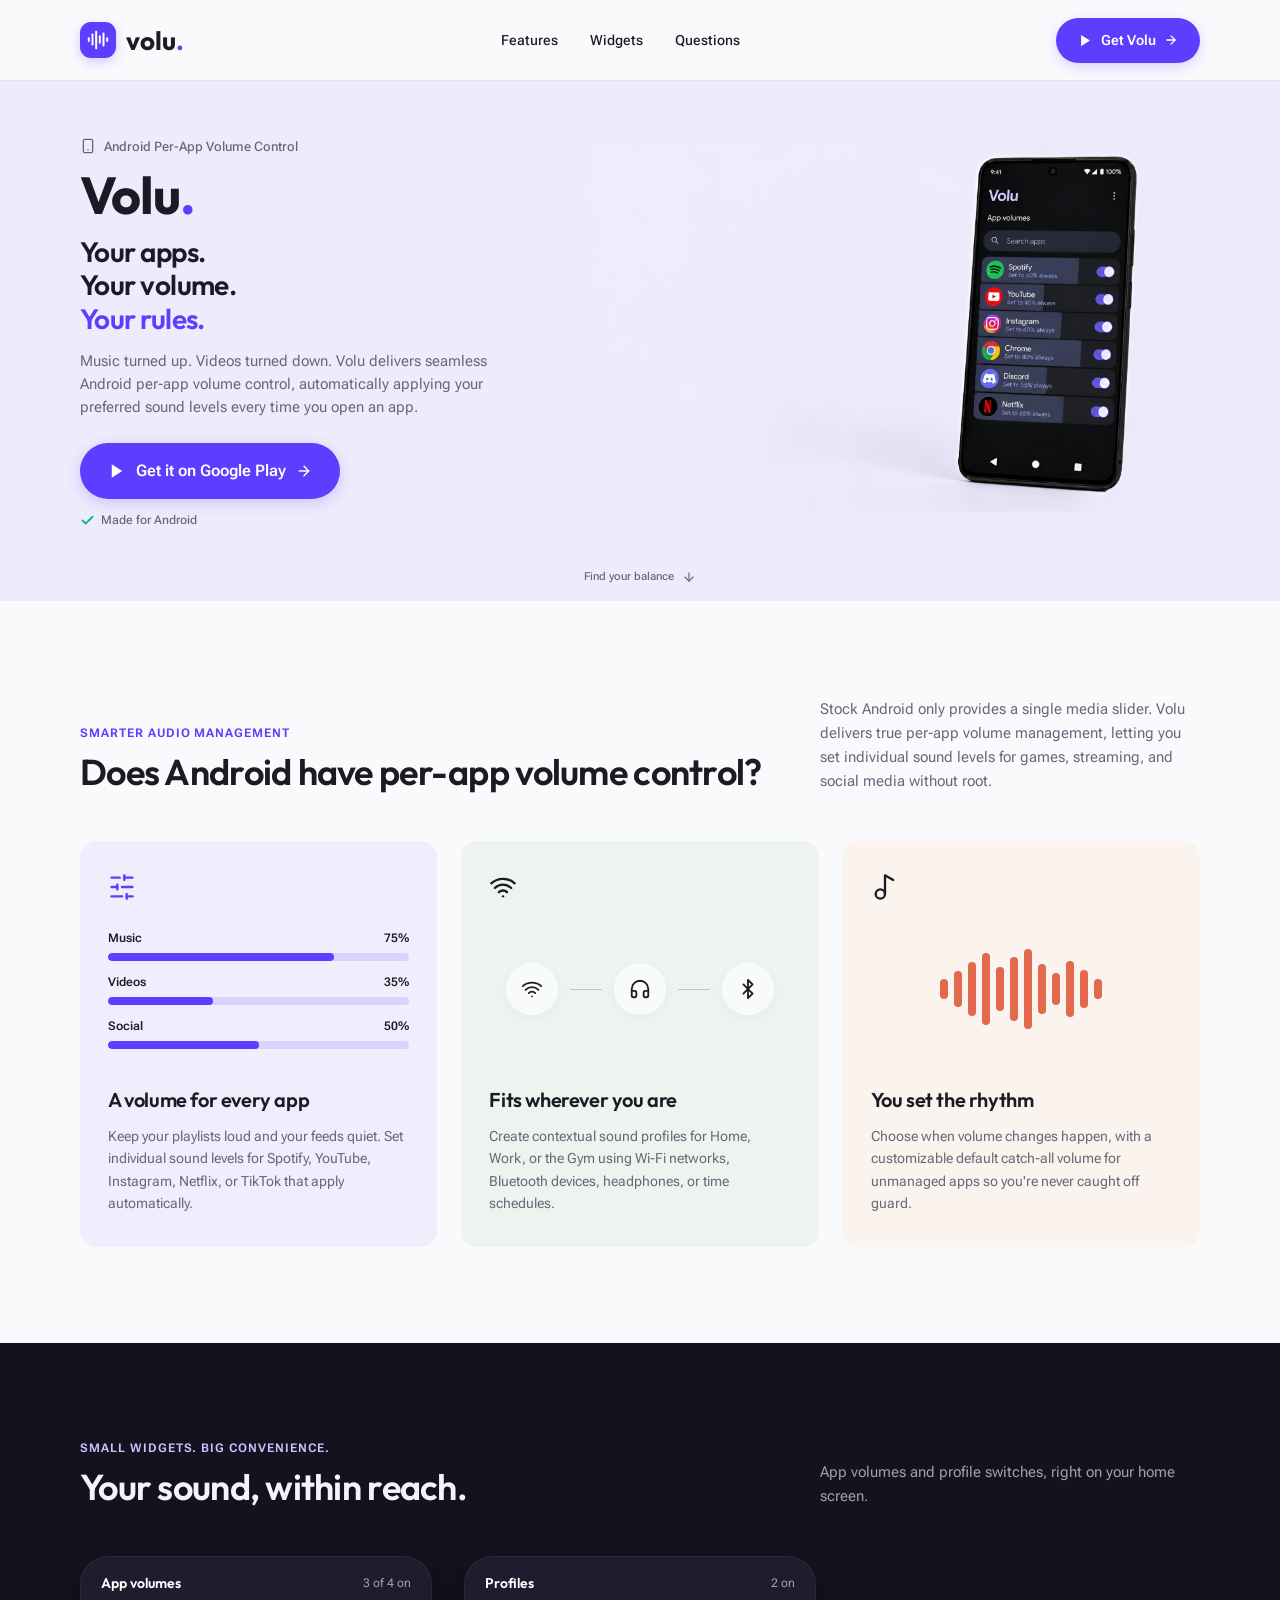
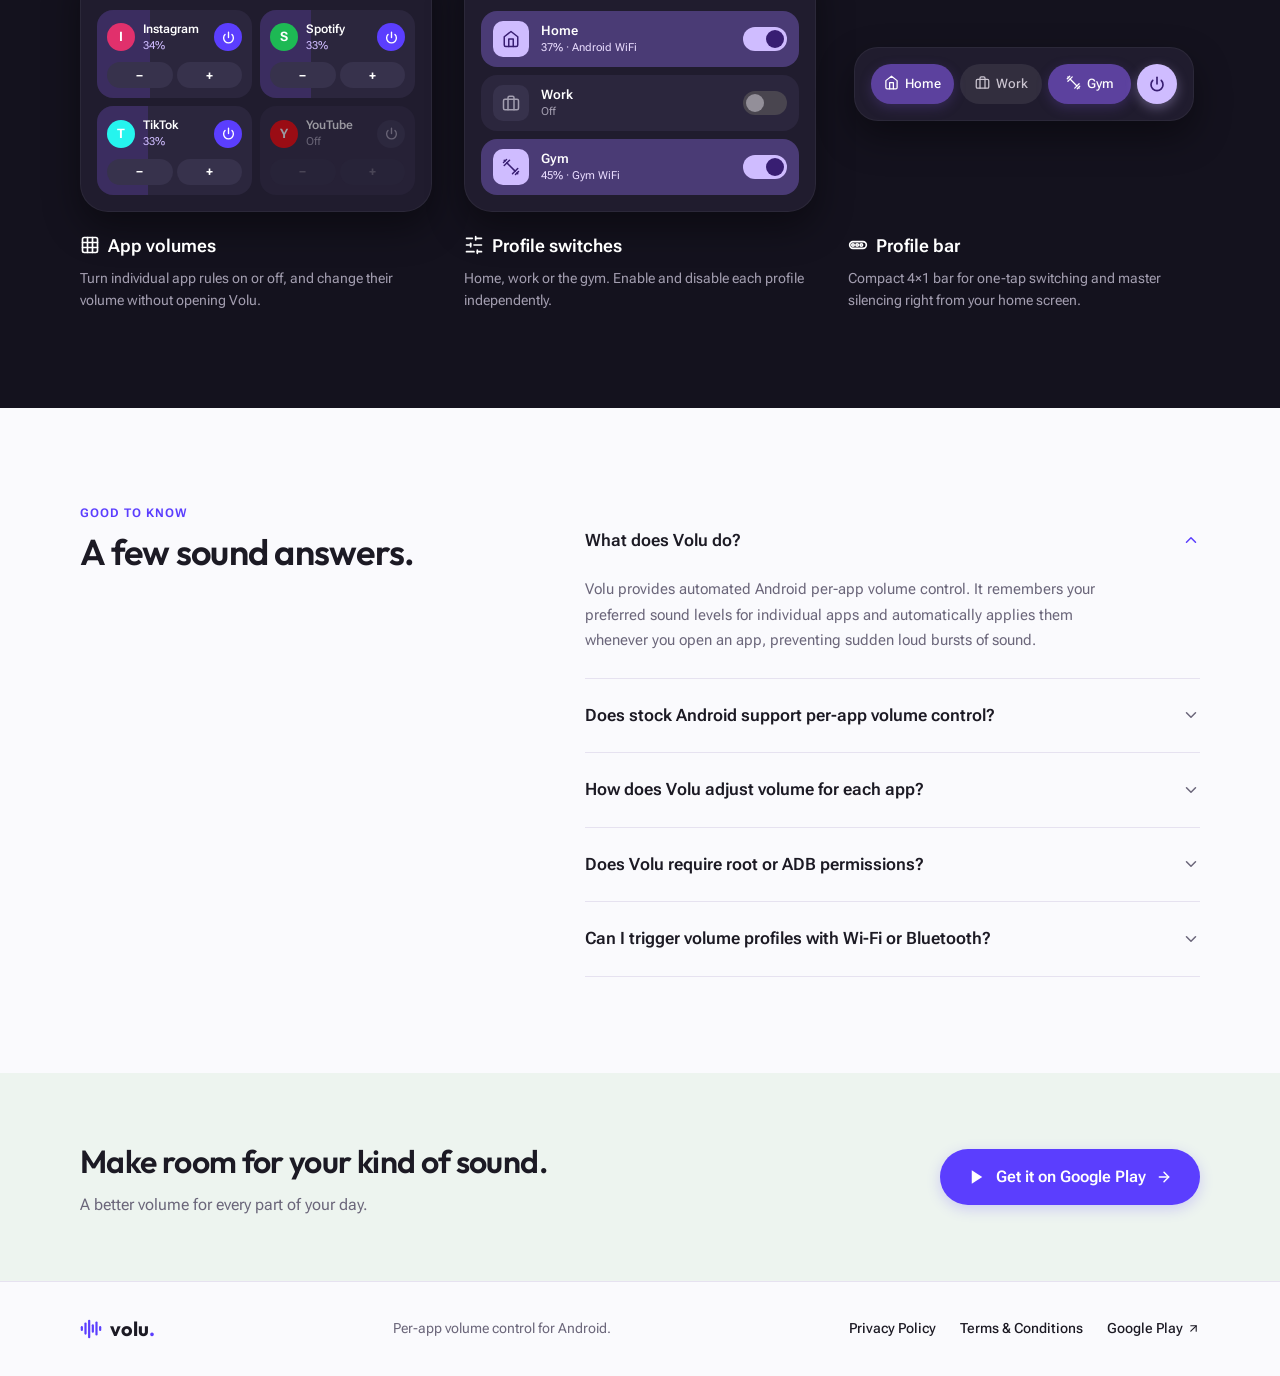
==== commit 57baf72b: "Add robots.txt, sitemap.xml, favicons, Schema.org JSON-LD with Usage Access, and optimize SEO" ====
--- a/index.html
+++ b/index.html
@@ -3,25 +3,100 @@
 <head>
   <meta charset="UTF-8" />
   <meta name="viewport" content="width=device-width, initial-scale=1.0" />
-  <title>Volu — Your apps. Your volume. Your rules.</title>
-  <meta name="description" content="Per-app volume control for Android. Automatically set the right volume for each app, with contextual profiles and home screen widgets." />
-  <meta name="keywords" content="Android, volume control, app volume, per-app volume, audio manager, sound profiles" />
+  <title>Android Per-App Volume Control — Set Levels with Volu</title>
+  <meta name="description" content="Get true Android per-app volume control with Volu. Automatically set custom sound levels for every app and switch profiles with Wi-Fi and Bluetooth." />
+  <meta name="keywords" content="android per-app volume control, separate volume for each app android, app volume manager android, individual app volume control, android volume control widget, sound profiles" />
+
+  <!-- Favicons -->
+  <link rel="icon" type="image/x-icon" href="/favicon.ico" />
+  <link rel="icon" type="image/png" sizes="32x32" href="/assets/favicon-32x32.png" />
+  <link rel="icon" type="image/png" sizes="16x16" href="/assets/favicon-16x16.png" />
+  <link rel="apple-touch-icon" sizes="180x180" href="/assets/apple-touch-icon.png" />
 
   <!-- Open Graph / Social -->
   <meta property="og:type" content="website" />
-  <meta property="og:title" content="Volu — Your apps. Your volume. Your rules." />
-  <meta property="og:description" content="A better volume for every app. Discover Volu’s per-app controls, contextual profiles and home screen widgets for Android." />
+  <meta property="og:title" content="Android Per-App Volume Control — Volu" />
+  <meta property="og:description" content="Get true Android per-app volume control with Volu. Automatically set custom sound levels for every app and switch profiles with Wi-Fi and Bluetooth." />
   <meta property="og:image" content="https://volu.support/assets/volu-website-hero.jpg" />
   <meta property="og:url" content="https://volu.support/" />
   <meta name="twitter:card" content="summary_large_image" />
-  <meta name="twitter:title" content="Volu — Your apps. Your volume. Your rules." />
-  <meta name="twitter:description" content="A better volume for every app. Discover Volu’s per-app controls, contextual profiles and home screen widgets for Android." />
+  <meta name="twitter:title" content="Android Per-App Volume Control — Volu" />
+  <meta name="twitter:description" content="Get true Android per-app volume control with Volu. Automatically set custom sound levels for every app and switch profiles with Wi-Fi and Bluetooth." />
   <meta name="twitter:image" content="https://volu.support/assets/volu-website-hero.jpg" />
 
   <!-- Canonical & Language Alternates -->
   <link rel="canonical" href="https://volu.support/" />
   <link rel="alternate" hreflang="en" href="https://volu.support/" />
   <link rel="alternate" hreflang="x-default" href="https://volu.support/" />
+
+  <!-- Structured Data: SoftwareApplication & FAQPage -->
+  <script type="application/ld+json">
+  {
+    "@context": "https://schema.org",
+    "@graph": [
+      {
+        "@type": ["SoftwareApplication", "MobileApplication"],
+        "name": "Volu",
+        "operatingSystem": "Android",
+        "applicationCategory": "UtilitiesApplication",
+        "description": "Android per-app volume control. Automatically set custom sound levels for every app and switch profiles with Wi-Fi and Bluetooth.",
+        "offers": {
+          "@type": "Offer",
+          "price": "0",
+          "priceCurrency": "USD"
+        },
+        "installUrl": "https://play.google.com/store/apps/details?id=com.tdapps.volu",
+        "image": "https://volu.support/assets/volu-website-hero.jpg",
+        "url": "https://volu.support/"
+      },
+      {
+        "@type": "FAQPage",
+        "mainEntity": [
+          {
+            "@type": "Question",
+            "name": "What does Volu do?",
+            "acceptedAnswer": {
+              "@type": "Answer",
+              "text": "Volu provides automated Android per-app volume control. It remembers your preferred sound levels for individual apps and automatically applies them whenever you open an app, preventing sudden loud bursts of sound."
+            }
+          },
+          {
+            "@type": "Question",
+            "name": "Does stock Android support per-app volume control?",
+            "acceptedAnswer": {
+              "@type": "Answer",
+              "text": "No. Stock Android only provides a single global media volume slider. Volu bridges this gap by detecting which app is in the foreground and applying your preset volume automatically without requiring root."
+            }
+          },
+          {
+            "@type": "Question",
+            "name": "How does Volu adjust volume for each app?",
+            "acceptedAnswer": {
+              "@type": "Answer",
+              "text": "Volu uses Android's standard Usage Access permission to detect when a configured app enters the foreground, instantly and smoothly setting the media stream to your desired percentage without manual adjustment."
+            }
+          },
+          {
+            "@type": "Question",
+            "name": "Does Volu require root or ADB permissions?",
+            "acceptedAnswer": {
+              "@type": "Answer",
+              "text": "No. Volu does not require root, custom ROMs, or ADB setup. It functions right out of the box on standard Android devices running Android 8.0+ using the standard Usage Access permission."
+            }
+          },
+          {
+            "@type": "Question",
+            "name": "Can I trigger volume profiles with Wi-Fi or Bluetooth?",
+            "acceptedAnswer": {
+              "@type": "Answer",
+              "text": "Yes. Volu allows you to bind sound profiles (such as Home, Work, Gym, or Car) to specific Wi-Fi SSIDs, Bluetooth devices, wired headphones, or time schedules."
+            }
+          }
+        ]
+      }
+    ]
+  }
+  </script>
 
   <!-- Google Fonts -->
   <link rel="preconnect" href="https://fonts.googleapis.com" />
@@ -85,7 +160,7 @@
             <svg width="16" height="16" viewBox="0 0 24 24" fill="none" stroke="currentColor" stroke-width="2" stroke-linecap="round" stroke-linejoin="round">
               <rect width="14" height="20" x="5" y="2" rx="2" ry="2"/><path d="M12 18h.01"/>
             </svg>
-            A little more control. A lot less noise.
+            Android Per-App Volume Control
           </p>
           <h1 class="hero-title">Volu<span class="dot">.</span></h1>
           <h2 class="hero-subtitle">
@@ -94,7 +169,7 @@
             <span class="dot">Your rules.</span>
           </h2>
           <p class="hero-desc">
-            Music turned up. Videos turned down. Volu automatically sets the right volume when you open each app.
+            Music turned up. Videos turned down. Volu delivers seamless Android per-app volume control, automatically applying your preferred sound levels every time you open an app.
           </p>
           <div class="hero-cta">
             <a href="https://play.google.com/store/apps/details?id=com.tdapps.volu" target="_blank" rel="noopener noreferrer" class="btn-download btn-large">
@@ -142,11 +217,11 @@
       <div class="site-container">
         <div class="section-head">
           <div>
-            <p class="section-eyebrow">LESS ADJUSTING. MORE ENJOYING.</p>
-            <h2 class="section-title">Every app has its sweet spot.</h2>
+            <p class="section-eyebrow">SMARTER AUDIO MANAGEMENT</p>
+            <h2 class="section-title">Does Android have per-app volume control?</h2>
           </div>
           <p class="section-head-desc">
-            Set it once. Let Volu take care of the volume every time you switch apps.
+            Stock Android only provides a single media slider. Volu delivers true per-app volume management, letting you set individual sound levels for games, streaming, and social media without root.
           </p>
         </div>
 
@@ -175,7 +250,7 @@
               </div>
             </div>
             <h3 class="feature-title">A volume for every app</h3>
-            <p class="feature-desc">Keep your playlists loud and your feed quiet. Give each app a volume that feels right.</p>
+            <p class="feature-desc">Keep your playlists loud and your feeds quiet. Set individual sound levels for Spotify, YouTube, Instagram, Netflix, or TikTok that apply automatically.</p>
           </article>
 
           <!-- Feature 2 -->
@@ -207,7 +282,7 @@
               </div>
             </div>
             <h3 class="feature-title">Fits wherever you are</h3>
-            <p class="feature-desc">Use Wi-Fi, Bluetooth, headphones or a schedule to decide when your volume rules apply.</p>
+            <p class="feature-desc">Create contextual sound profiles for Home, Work, or the Gym using Wi-Fi networks, Bluetooth devices, headphones, or time schedules.</p>
           </article>
 
           <!-- Feature 3 -->
@@ -234,7 +309,7 @@
               </div>
             </div>
             <h3 class="feature-title">You set the rhythm</h3>
-            <p class="feature-desc">Choose when volume changes happen, with a default volume for apps without their own rule.</p>
+            <p class="feature-desc">Choose when volume changes happen, with a customizable default catch-all volume for unmanaged apps so you're never caught off guard.</p>
           </article>
         </div>
       </div>
@@ -341,46 +416,59 @@
               </svg>
             </summary>
             <p class="faq-answer">
-              Volu sets your Android phone’s volume to your chosen level when you open an app. Create a rule for each app, then let Volu handle the adjustments automatically.
+              Volu provides automated Android per-app volume control. It remembers your preferred sound levels for individual apps and automatically applies them whenever you open an app, preventing sudden loud bursts of sound.
             </p>
           </details>
 
           <!-- FAQ Item 2 -->
           <details class="faq-item" name="faq">
             <summary class="faq-summary">
-              <span>Can I use different rules at home and at work?</span>
+              <span>Does stock Android support per-app volume control?</span>
               <svg class="faq-chevron" width="18" height="18" viewBox="0 0 24 24" fill="none" stroke="currentColor" stroke-width="2" stroke-linecap="round" stroke-linejoin="round">
                 <polyline points="6 9 12 15 18 9"/>
               </svg>
             </summary>
             <p class="faq-answer">
-              Yes. Profiles let you group settings for places and situations like Home, Work and the Gym. Use Wi-Fi, connected devices or schedules to decide when rules take effect.
+              No. Stock Android only provides a single global media volume slider. Volu bridges this gap by detecting which app is in the foreground and applying your preset volume automatically without requiring root.
             </p>
           </details>
 
           <!-- FAQ Item 3 -->
           <details class="faq-item" name="faq">
             <summary class="faq-summary">
-              <span>What happens to apps without a volume rule?</span>
+              <span>How does Volu adjust volume for each app?</span>
               <svg class="faq-chevron" width="18" height="18" viewBox="0 0 24 24" fill="none" stroke="currentColor" stroke-width="2" stroke-linecap="round" stroke-linejoin="round">
                 <polyline points="6 9 12 15 18 9"/>
               </svg>
             </summary>
             <p class="faq-answer">
-              Default volume settings let you choose the behavior for apps that don’t have their own per-app rule.
+              Volu uses Android's standard Usage Access permission to detect when a configured app enters the foreground, instantly and smoothly setting the media stream to your desired percentage without manual adjustment.
             </p>
           </details>
 
           <!-- FAQ Item 4 -->
           <details class="faq-item" name="faq">
             <summary class="faq-summary">
-              <span>When will the volume change?</span>
+              <span>Does Volu require root or ADB permissions?</span>
               <svg class="faq-chevron" width="18" height="18" viewBox="0 0 24 24" fill="none" stroke="currentColor" stroke-width="2" stroke-linecap="round" stroke-linejoin="round">
                 <polyline points="6 9 12 15 18 9"/>
               </svg>
             </summary>
             <p class="faq-answer">
-              You can choose to apply a rule each time you switch to an app, once per screen session, or when its triggers are met.
+              No. Volu does not require root, custom ROMs, or ADB setup. It functions right out of the box on standard Android devices running Android 8.0+ using the standard Usage Access permission.
+            </p>
+          </details>
+
+          <!-- FAQ Item 5 -->
+          <details class="faq-item" name="faq">
+            <summary class="faq-summary">
+              <span>Can I trigger volume profiles with Wi-Fi or Bluetooth?</span>
+              <svg class="faq-chevron" width="18" height="18" viewBox="0 0 24 24" fill="none" stroke="currentColor" stroke-width="2" stroke-linecap="round" stroke-linejoin="round">
+                <polyline points="6 9 12 15 18 9"/>
+              </svg>
+            </summary>
+            <p class="faq-answer">
+              Yes. Volu allows you to bind sound profiles (such as Home, Work, Gym, or Car) to specific Wi-Fi SSIDs, Bluetooth devices, wired headphones, or time schedules.
             </p>
           </details>
         </div>
--- a/style.css
+++ b/style.css
@@ -411,18 +411,26 @@
   .hero-media {
     position: static;
     width: 100%;
-    max-width: 320px;
-    margin: 24px auto 0;
+    max-width: 340px;
+    margin: 28px auto 0;
     display: flex;
     justify-content: center;
+    align-items: center;
     order: 2;
+  }
+  .hero-media picture {
+    display: flex;
+    justify-content: center;
+    width: 100%;
   }
   .hero-image {
     width: 100%;
+    max-width: 260px;
     height: auto;
-    max-height: 280px;
+    max-height: 320px;
     object-fit: contain;
     object-position: center;
+    margin-inline: auto;
     -webkit-mask-image: none;
     mask-image: none;
   }
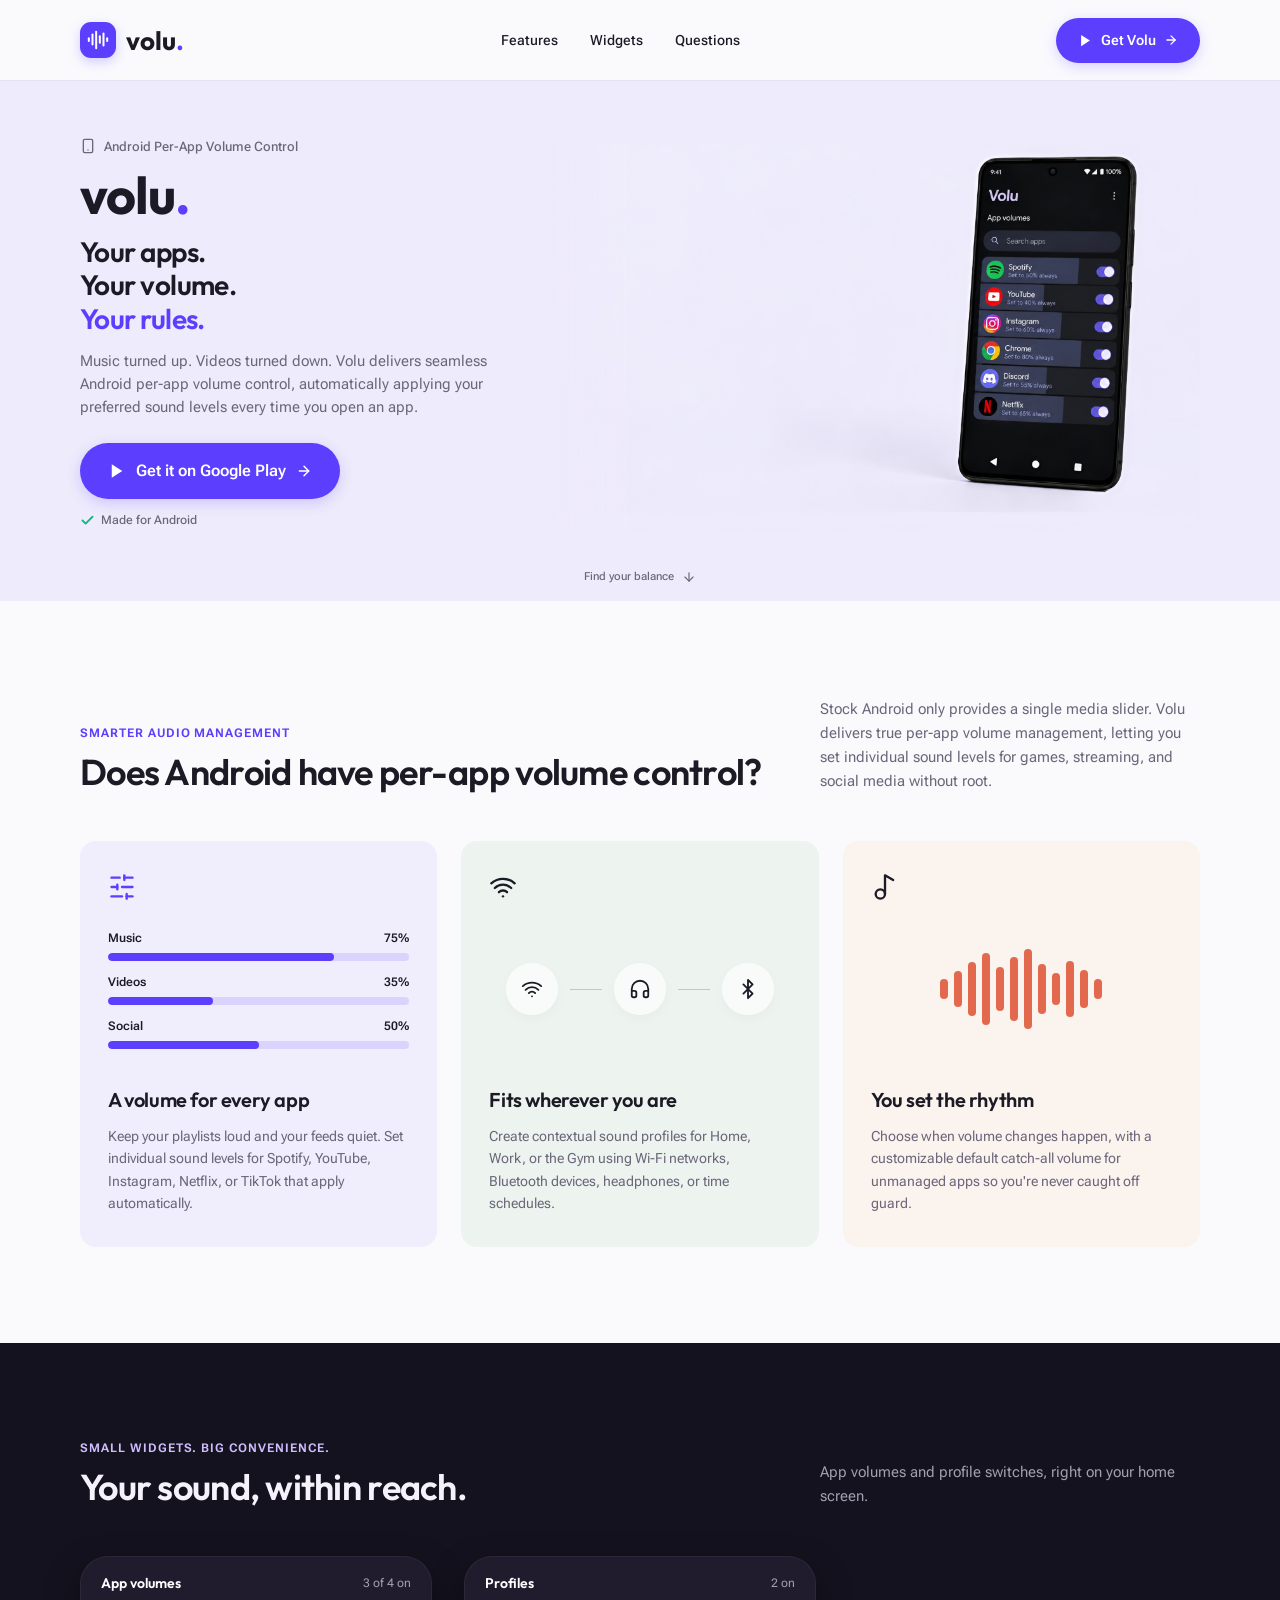
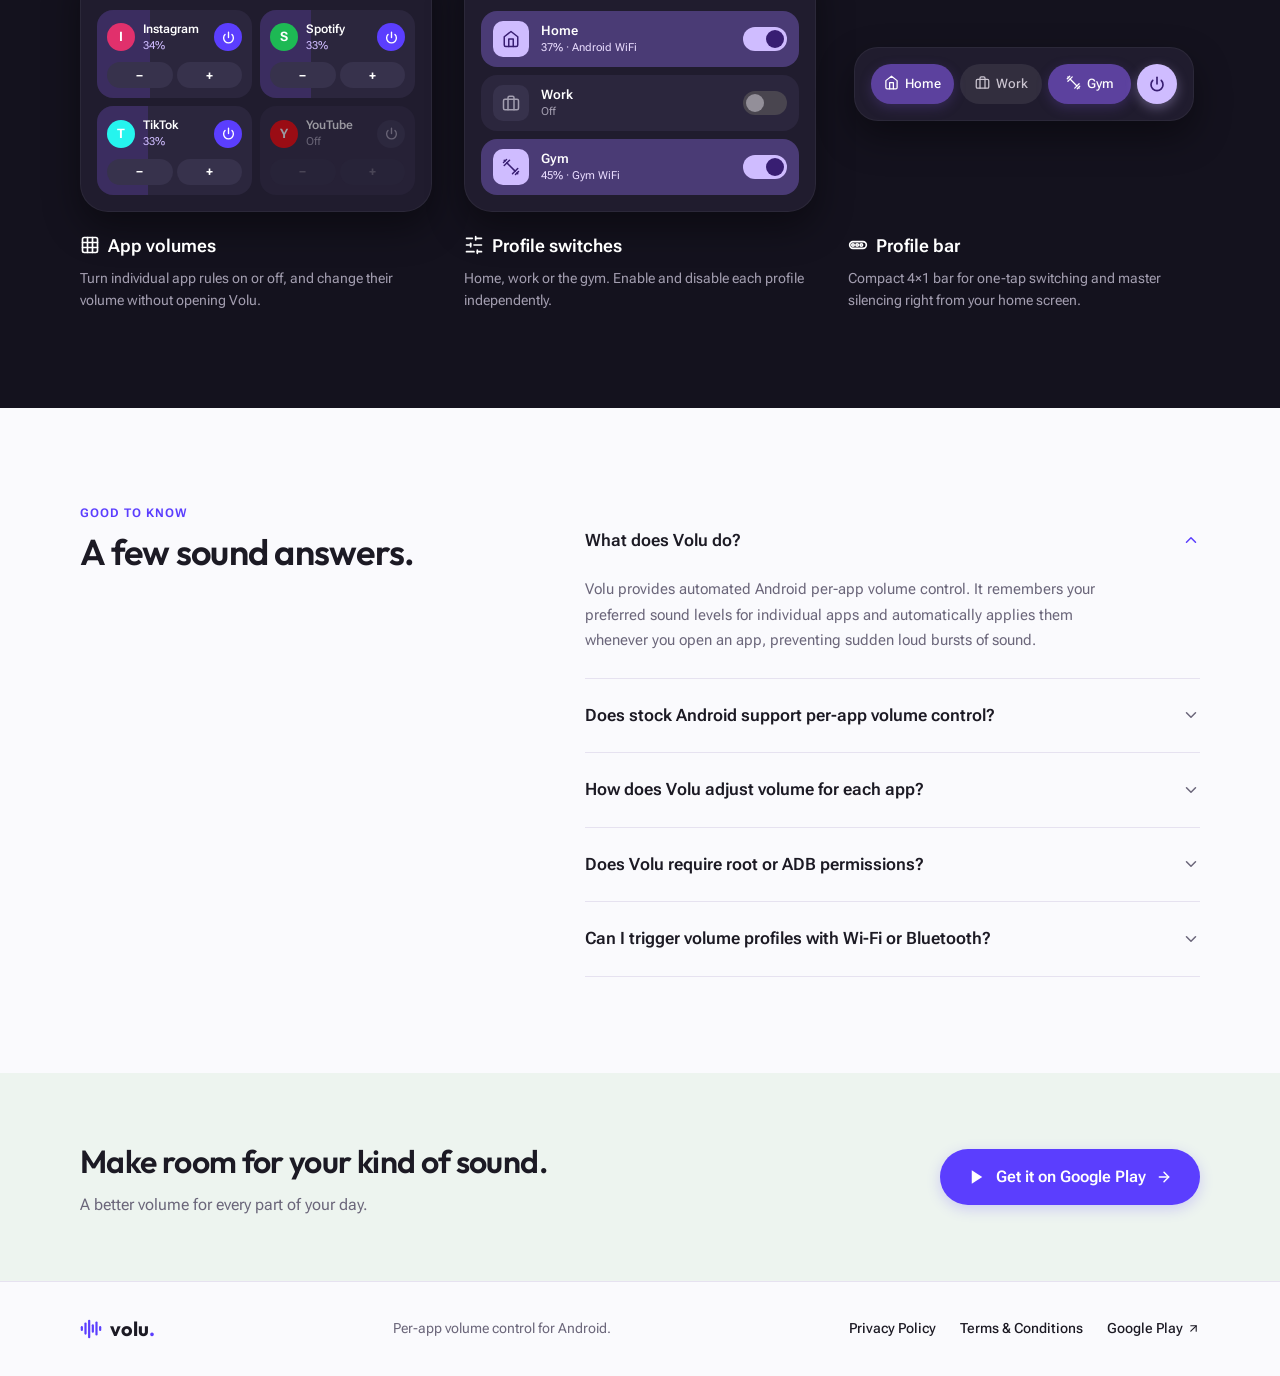
==== commit e270c0e8: "Update brand favicons and icons to match lowercase volu. wordmark" ====
--- a/index.html
+++ b/index.html
@@ -29,7 +29,7 @@
   <link rel="alternate" hreflang="en" href="https://volu.support/" />
   <link rel="alternate" hreflang="x-default" href="https://volu.support/" />
 
-  <!-- Structured Data: SoftwareApplication & FAQPage -->
+  <!-- Structured Data: SoftwareApplication, Organization, Person & FAQPage -->
   <script type="application/ld+json">
   {
     "@context": "https://schema.org",
@@ -47,7 +47,42 @@
         },
         "installUrl": "https://play.google.com/store/apps/details?id=com.tdapps.volu",
         "image": "https://volu.support/assets/volu-website-hero.jpg",
-        "url": "https://volu.support/"
+        "url": "https://volu.support/",
+        "author": {
+          "@id": "https://volu.support/#organization"
+        },
+        "publisher": {
+          "@id": "https://volu.support/#organization"
+        }
+      },
+      {
+        "@type": "Organization",
+        "@id": "https://volu.support/#organization",
+        "name": "Volu",
+        "url": "https://volu.support/",
+        "logo": "https://volu.support/assets/android-chrome-512x512.png",
+        "sameAs": [
+          "https://play.google.com/store/apps/details?id=com.tdapps.volu",
+          "https://github.com/terry-brett"
+        ],
+        "founder": {
+          "@type": "Person",
+          "@id": "https://volu.support/#founder",
+          "name": "Terry Marcin Brett",
+          "url": "https://github.com/terry-brett",
+          "sameAs": [
+            "https://github.com/terry-brett"
+          ]
+        }
+      },
+      {
+        "@type": "Person",
+        "@id": "https://volu.support/#founder",
+        "name": "Terry Marcin Brett",
+        "url": "https://github.com/terry-brett",
+        "sameAs": [
+          "https://github.com/terry-brett"
+        ]
       },
       {
         "@type": "FAQPage",
@@ -162,7 +197,7 @@
             </svg>
             Android Per-App Volume Control
           </p>
-          <h1 class="hero-title">Volu<span class="dot">.</span></h1>
+          <h1 class="hero-title">volu<span class="dot">.</span></h1>
           <h2 class="hero-subtitle">
             Your apps.<br />
             Your volume.<br />
@@ -338,7 +373,81 @@
                   <span class="widget-header-count" id="appsWidgetCount">3 of 4 on</span>
                 </div>
                 <div class="apps-grid" id="appsGrid">
-                  <!-- Dynamically populated via JavaScript -->
+                  <div class="app-widget-tile" id="tile-ig">
+                    <div class="app-vol-fill" style="width: 34%;"></div>
+                    <div class="app-tile-top">
+                      <div class="app-badge-circle" style="background-color: #E1306C;">I</div>
+                      <div class="app-tile-info">
+                        <div class="app-tile-name">Instagram</div>
+                        <div class="app-tile-status">34%</div>
+                      </div>
+                      <button type="button" class="btn-tile-power active" aria-label="Toggle Instagram" onclick="toggleApp('ig')">
+                        <svg width="13" height="13" viewBox="0 0 24 24" fill="none" stroke="currentColor" stroke-width="2.5" stroke-linecap="round" stroke-linejoin="round">
+                          <path d="M12 2v10"/><path d="M18.4 6.6a9 9 0 1 1-12.8 0"/>
+                        </svg>
+                      </button>
+                    </div>
+                    <div class="app-tile-controls">
+                      <button type="button" class="btn-bump" aria-label="Lower volume for Instagram" onclick="bumpApp('ig', -10)">−</button>
+                      <button type="button" class="btn-bump" aria-label="Raise volume for Instagram" onclick="bumpApp('ig', 10)">+</button>
+                    </div>
+                  </div>
+                  <div class="app-widget-tile" id="tile-sp">
+                    <div class="app-vol-fill" style="width: 33%;"></div>
+                    <div class="app-tile-top">
+                      <div class="app-badge-circle" style="background-color: #1DB954;">S</div>
+                      <div class="app-tile-info">
+                        <div class="app-tile-name">Spotify</div>
+                        <div class="app-tile-status">33%</div>
+                      </div>
+                      <button type="button" class="btn-tile-power active" aria-label="Toggle Spotify" onclick="toggleApp('sp')">
+                        <svg width="13" height="13" viewBox="0 0 24 24" fill="none" stroke="currentColor" stroke-width="2.5" stroke-linecap="round" stroke-linejoin="round">
+                          <path d="M12 2v10"/><path d="M18.4 6.6a9 9 0 1 1-12.8 0"/>
+                        </svg>
+                      </button>
+                    </div>
+                    <div class="app-tile-controls">
+                      <button type="button" class="btn-bump" aria-label="Lower volume for Spotify" onclick="bumpApp('sp', -10)">−</button>
+                      <button type="button" class="btn-bump" aria-label="Raise volume for Spotify" onclick="bumpApp('sp', 10)">+</button>
+                    </div>
+                  </div>
+                  <div class="app-widget-tile" id="tile-tt">
+                    <div class="app-vol-fill" style="width: 33%;"></div>
+                    <div class="app-tile-top">
+                      <div class="app-badge-circle" style="background-color: #25F4EE;">T</div>
+                      <div class="app-tile-info">
+                        <div class="app-tile-name">TikTok</div>
+                        <div class="app-tile-status">33%</div>
+                      </div>
+                      <button type="button" class="btn-tile-power active" aria-label="Toggle TikTok" onclick="toggleApp('tt')">
+                        <svg width="13" height="13" viewBox="0 0 24 24" fill="none" stroke="currentColor" stroke-width="2.5" stroke-linecap="round" stroke-linejoin="round">
+                          <path d="M12 2v10"/><path d="M18.4 6.6a9 9 0 1 1-12.8 0"/>
+                        </svg>
+                      </button>
+                    </div>
+                    <div class="app-tile-controls">
+                      <button type="button" class="btn-bump" aria-label="Lower volume for TikTok" onclick="bumpApp('tt', -10)">−</button>
+                      <button type="button" class="btn-bump" aria-label="Raise volume for TikTok" onclick="bumpApp('tt', 10)">+</button>
+                    </div>
+                  </div>
+                  <div class="app-widget-tile is-off" id="tile-yt">
+                    <div class="app-tile-top">
+                      <div class="app-badge-circle" style="background-color: #FF0000;">Y</div>
+                      <div class="app-tile-info">
+                        <div class="app-tile-name">YouTube</div>
+                        <div class="app-tile-status">Off</div>
+                      </div>
+                      <button type="button" class="btn-tile-power" aria-label="Toggle YouTube" onclick="toggleApp('yt')">
+                        <svg width="13" height="13" viewBox="0 0 24 24" fill="none" stroke="currentColor" stroke-width="2.5" stroke-linecap="round" stroke-linejoin="round">
+                          <path d="M12 2v10"/><path d="M18.4 6.6a9 9 0 1 1-12.8 0"/>
+                        </svg>
+                      </button>
+                    </div>
+                    <div class="app-tile-controls">
+                      <button type="button" class="btn-bump" aria-label="Lower volume for YouTube" disabled onclick="bumpApp('yt', -10)">−</button>
+                      <button type="button" class="btn-bump" aria-label="Raise volume for YouTube" disabled onclick="bumpApp('yt', 10)">+</button>
+                    </div>
+                  </div>
                 </div>
               </div>
             </div>
@@ -362,7 +471,42 @@
                   <span class="widget-header-count" id="profilesWidgetCount">2 on</span>
                 </div>
                 <div class="profiles-list" id="profilesList">
-                  <!-- Dynamically populated via JavaScript -->
+                  <div class="profile-widget-tile is-on" onclick="toggleProfile('home')">
+                    <div class="profile-tile-icon">
+                      <svg width="18" height="18" viewBox="0 0 24 24" fill="none" stroke="currentColor" stroke-width="2" stroke-linecap="round" stroke-linejoin="round"><path d="m3 9 9-7 9 7v11a2 2 0 0 1-2 2H5a2 2 0 0 1-2-2z"/><polyline points="9 22 9 12 15 12 15 22"/></svg>
+                    </div>
+                    <div class="profile-tile-info">
+                      <div class="profile-tile-name">Home</div>
+                      <div class="profile-tile-sub">37% · Android WiFi</div>
+                    </div>
+                    <div class="switch-ui on">
+                      <div class="switch-thumb"></div>
+                    </div>
+                  </div>
+                  <div class="profile-widget-tile" onclick="toggleProfile('work')">
+                    <div class="profile-tile-icon">
+                      <svg width="18" height="18" viewBox="0 0 24 24" fill="none" stroke="currentColor" stroke-width="2" stroke-linecap="round" stroke-linejoin="round"><rect width="20" height="14" x="2" y="7" rx="2" ry="2"/><path d="M16 21V5a2 2 0 0 0-2-2h-4a2 2 0 0 0-2 2v16"/></svg>
+                    </div>
+                    <div class="profile-tile-info">
+                      <div class="profile-tile-name">Work</div>
+                      <div class="profile-tile-sub">Off</div>
+                    </div>
+                    <div class="switch-ui">
+                      <div class="switch-thumb"></div>
+                    </div>
+                  </div>
+                  <div class="profile-widget-tile is-on" onclick="toggleProfile('gym')">
+                    <div class="profile-tile-icon">
+                      <svg width="18" height="18" viewBox="0 0 24 24" fill="none" stroke="currentColor" stroke-width="2" stroke-linecap="round" stroke-linejoin="round"><path d="m6.5 6.5 11 11"/><path d="m21 21-1-1"/><path d="m3 3 1 1"/><path d="m18 22 4-4"/><path d="m2 6 4-4"/><path d="m3 10 7-7"/><path d="m14 21 7-7"/></svg>
+                    </div>
+                    <div class="profile-tile-info">
+                      <div class="profile-tile-name">Gym</div>
+                      <div class="profile-tile-sub">45% · Gym WiFi</div>
+                    </div>
+                    <div class="switch-ui on">
+                      <div class="switch-thumb"></div>
+                    </div>
+                  </div>
                 </div>
               </div>
             </div>
@@ -381,7 +525,46 @@
           <div class="widget-card-container">
             <div class="widget-stage">
               <div class="profile-bar-widget" id="profileBarWidget">
-                <!-- Dynamically populated via JavaScript -->
+                <div class="profile-bar-pills">
+                  <button
+                    type="button"
+                    class="profile-bar-pill active"
+                    onclick="toggleProfile('home')"
+                    aria-label="Toggle Home profile"
+                  >
+                    <span class="pill-icon"><svg width="18" height="18" viewBox="0 0 24 24" fill="none" stroke="currentColor" stroke-width="2" stroke-linecap="round" stroke-linejoin="round"><path d="m3 9 9-7 9 7v11a2 2 0 0 1-2 2H5a2 2 0 0 1-2-2z"/><polyline points="9 22 9 12 15 12 15 22"/></svg></span>
+                    <span class="pill-name">Home</span>
+                  </button>
+                  <button
+                    type="button"
+                    class="profile-bar-pill"
+                    onclick="toggleProfile('work')"
+                    aria-label="Toggle Work profile"
+                  >
+                    <span class="pill-icon"><svg width="18" height="18" viewBox="0 0 24 24" fill="none" stroke="currentColor" stroke-width="2" stroke-linecap="round" stroke-linejoin="round"><rect width="20" height="14" x="2" y="7" rx="2" ry="2"/><path d="M16 21V5a2 2 0 0 0-2-2h-4a2 2 0 0 0-2 2v16"/></svg></span>
+                    <span class="pill-name">Work</span>
+                  </button>
+                  <button
+                    type="button"
+                    class="profile-bar-pill active"
+                    onclick="toggleProfile('gym')"
+                    aria-label="Toggle Gym profile"
+                  >
+                    <span class="pill-icon"><svg width="18" height="18" viewBox="0 0 24 24" fill="none" stroke="currentColor" stroke-width="2" stroke-linecap="round" stroke-linejoin="round"><path d="m6.5 6.5 11 11"/><path d="m21 21-1-1"/><path d="m3 3 1 1"/><path d="m18 22 4-4"/><path d="m2 6 4-4"/><path d="m3 10 7-7"/><path d="m14 21 7-7"/></svg></span>
+                    <span class="pill-name">Gym</span>
+                  </button>
+                </div>
+                <button
+                  type="button"
+                  class="profile-bar-power active"
+                  onclick="turnAllProfilesOff()"
+                  aria-label="Turn all profiles off"
+                  title="Turn all profiles off"
+                >
+                  <svg width="16" height="16" viewBox="0 0 24 24" fill="none" stroke="currentColor" stroke-width="2.5" stroke-linecap="round" stroke-linejoin="round">
+                    <path d="M12 2v10"/><path d="M18.4 6.6a9 9 0 1 1-12.8 0"/>
+                  </svg>
+                </button>
               </div>
             </div>
             <div class="widget-label-row">
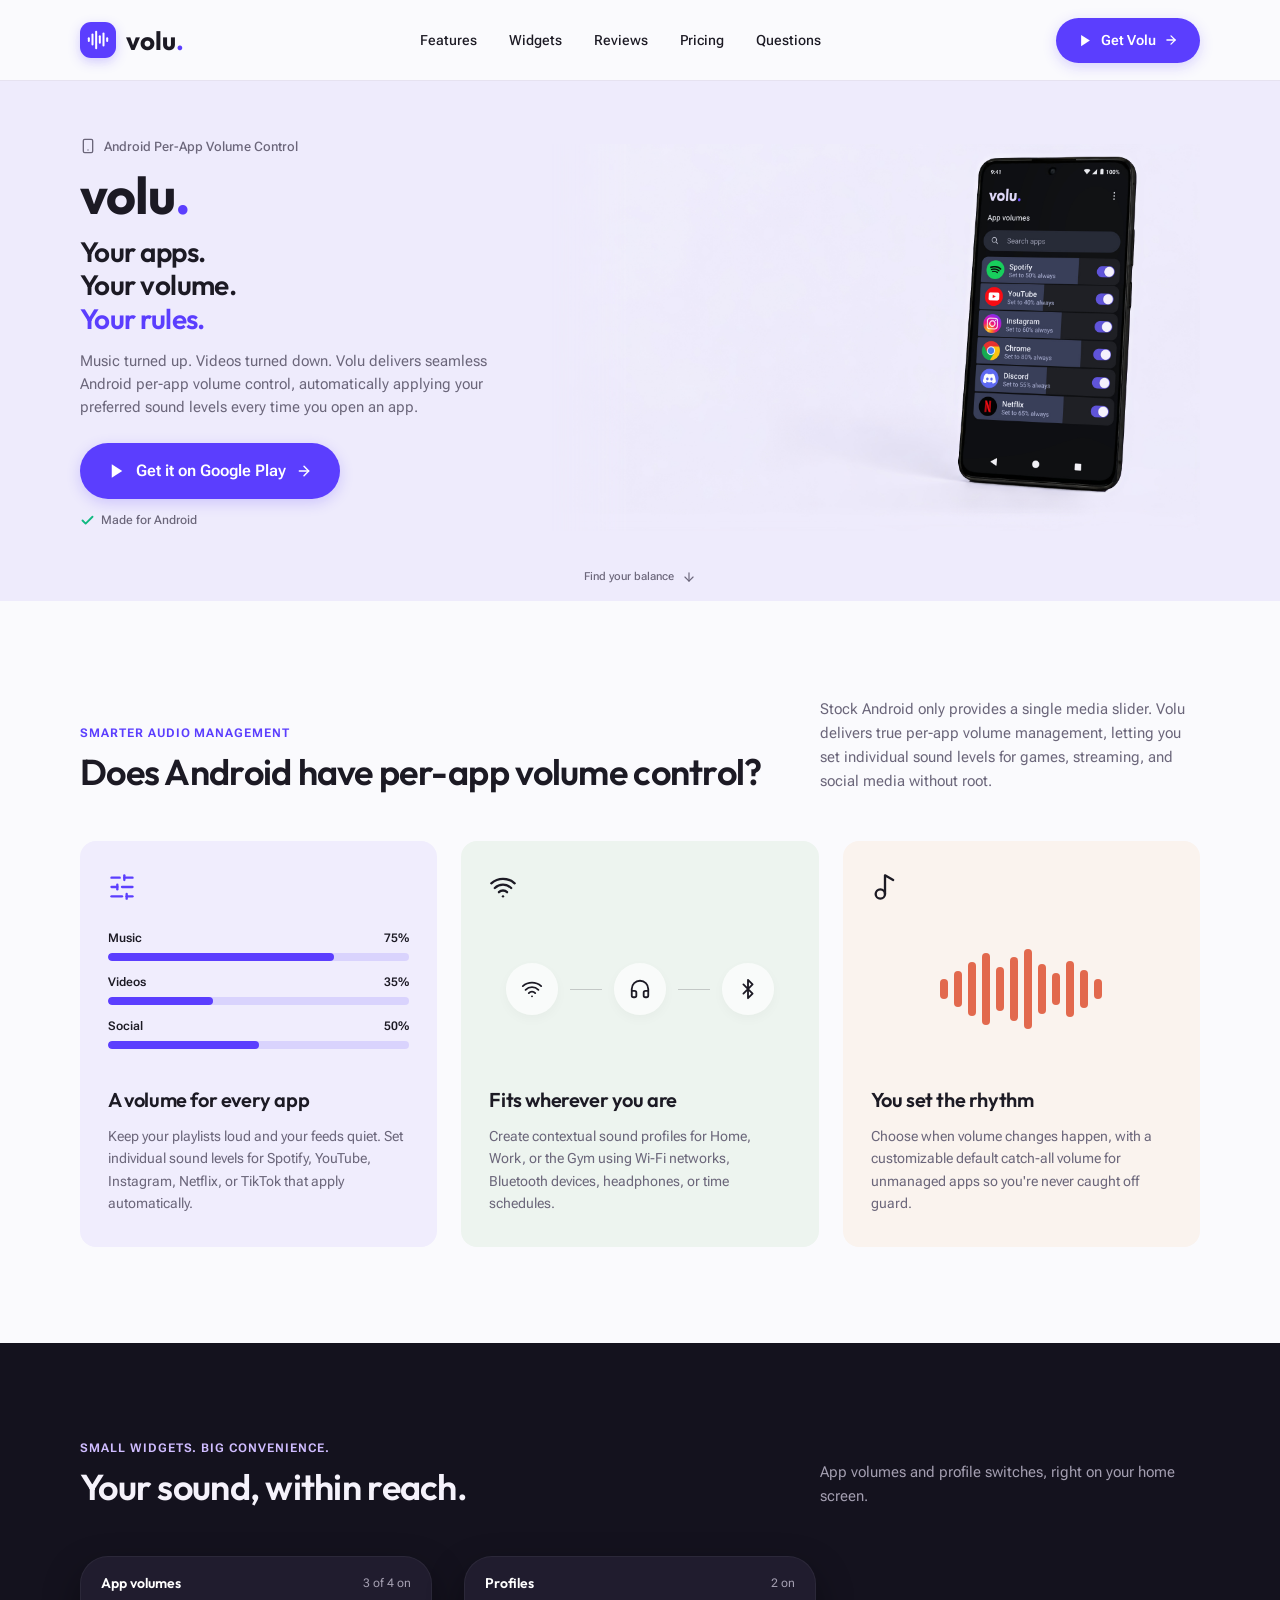
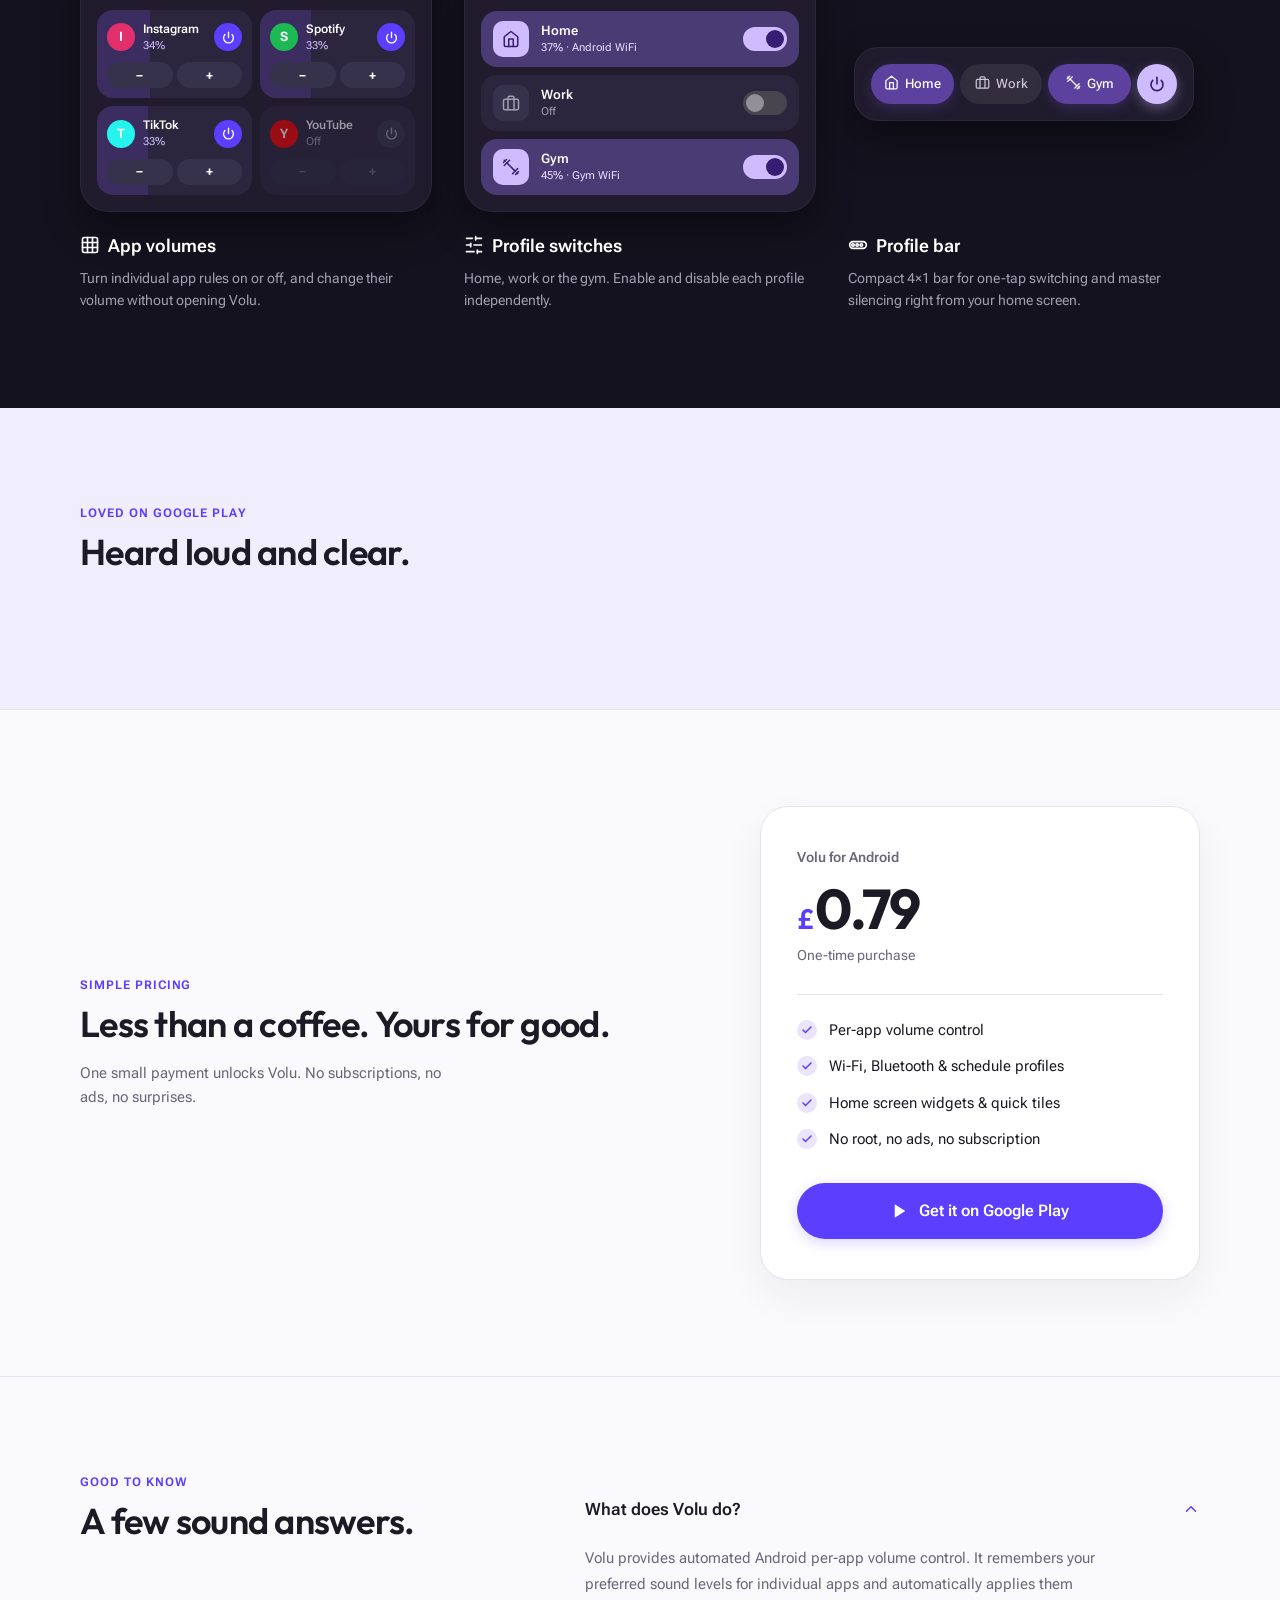
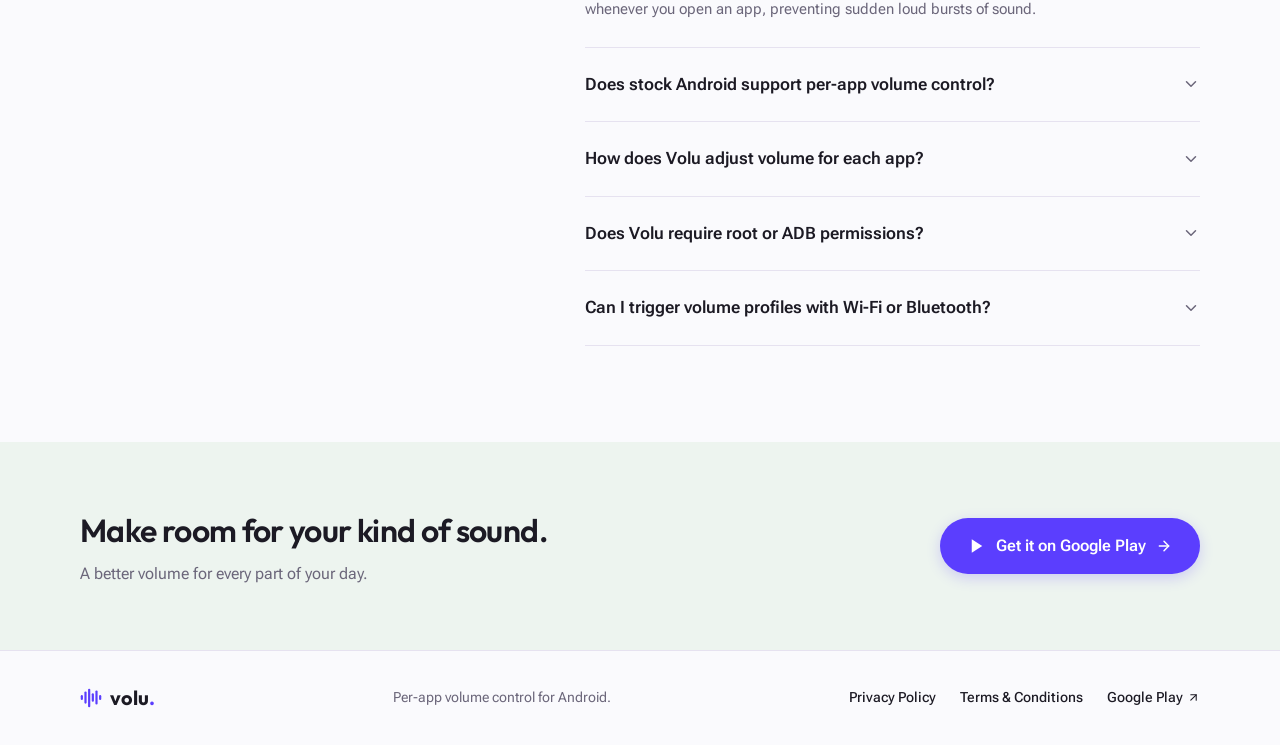
==== commit 20ab2aa1: "Add Google Play reviews widget and pricing section" ====
--- a/index.html
+++ b/index.html
@@ -42,8 +42,8 @@
         "description": "Android per-app volume control. Automatically set custom sound levels for every app and switch profiles with Wi-Fi and Bluetooth.",
         "offers": {
           "@type": "Offer",
-          "price": "0",
-          "priceCurrency": "USD"
+          "price": "0.79",
+          "priceCurrency": "GBP"
         },
         "installUrl": "https://play.google.com/store/apps/details?id=com.tdapps.volu",
         "image": "https://volu.support/assets/volu-website-hero.jpg",
@@ -156,6 +156,8 @@
       <nav aria-label="Main navigation" class="desktop-nav">
         <a href="#features">Features</a>
         <a href="#widgets">Widgets</a>
+        <a href="#reviews">Reviews</a>
+        <a href="#pricing">Pricing</a>
         <a href="#questions">Questions</a>
       </nav>
 
@@ -182,6 +184,8 @@
     <nav aria-label="Mobile navigation" class="site-container mobile-nav" id="mobileNav">
       <a href="#features" class="mobile-nav-link">Features</a>
       <a href="#widgets" class="mobile-nav-link">Widgets</a>
+      <a href="#reviews" class="mobile-nav-link">Reviews</a>
+      <a href="#pricing" class="mobile-nav-link">Pricing</a>
       <a href="#questions" class="mobile-nav-link">Questions</a>
     </nav>
   </header>
@@ -581,6 +585,49 @@
       </div>
     </section>
 
+    <!-- Reviews Section -->
+    <section id="reviews" class="section-padding reviews-band">
+      <div class="site-container">
+        <div class="section-head">
+          <div>
+            <p class="section-eyebrow">LOVED ON GOOGLE PLAY</p>
+            <h2 class="section-title">Heard loud and clear.</h2>
+          </div>
+        </div>
+        <div class="reviews-widget-wrap">
+          <div class="blootrue-widget-UbCtnuPFzKqD">
+          </div>
+          <script src="https://api.blootrue.com/api/widgets/platform.js" async></script>
+        </div>
+      </div>
+    </section>
+
+    <!-- Pricing Section -->
+    <section id="pricing" class="section-padding pricing-band">
+      <div class="site-container pricing-grid">
+        <div>
+          <p class="section-eyebrow">SIMPLE PRICING</p>
+          <h2 class="section-title">Less than a coffee. Yours for good.</h2>
+          <p class="section-head-desc pricing-desc">One small payment unlocks Volu. No subscriptions, no ads, no surprises.</p>
+        </div>
+        <div class="price-card">
+          <p class="price-label">Volu for Android</p>
+          <p class="price-amount"><span class="price-currency">£</span>0.79</p>
+          <p class="price-note">One-time purchase</p>
+          <ul class="price-list">
+            <li>Per-app volume control</li>
+            <li>Wi-Fi, Bluetooth &amp; schedule profiles</li>
+            <li>Home screen widgets &amp; quick tiles</li>
+            <li>No root, no ads, no subscription</li>
+          </ul>
+          <a href="https://play.google.com/store/apps/details?id=com.tdapps.volu" target="_blank" rel="noopener noreferrer" class="btn-download btn-large price-btn">
+            <svg width="18" height="18" viewBox="0 0 24 24" fill="currentColor"><polygon points="5 3 19 12 5 21 5 3"/></svg>
+            <span>Get it on Google Play</span>
+          </a>
+        </div>
+      </div>
+    </section>
+
     <!-- Questions Section (Accordion) -->
     <section id="questions" class="section-padding">
       <div class="site-container questions-grid">
--- a/style.css
+++ b/style.css
@@ -1063,6 +1063,131 @@
 }
 
 /* ==========================================================================
+   Reviews Section (Google Play Blootrue Widget)
+   ========================================================================== */
+
+.reviews-band {
+  background-color: var(--secondary-container);
+  border-bottom: 1px solid var(--border);
+}
+
+.reviews-widget-wrap {
+  margin-top: 40px;
+}
+
+/* ==========================================================================
+   Pricing Section
+   ========================================================================== */
+
+.pricing-band {
+  background-color: var(--background);
+  border-bottom: 1px solid var(--border);
+}
+
+.pricing-grid {
+  display: grid;
+  gap: 40px;
+  grid-template-columns: 1fr;
+  align-items: center;
+}
+
+@media (min-width: 768px) {
+  .pricing-grid {
+    grid-template-columns: 1.05fr 0.95fr;
+    gap: 64px;
+  }
+}
+
+.pricing-desc {
+  margin-top: 16px;
+}
+
+.price-card {
+  background-color: #ffffff;
+  border: 1px solid var(--border);
+  border-radius: var(--radius-xl);
+  padding: 40px 36px;
+  box-shadow: 0 16px 40px rgba(28, 26, 36, 0.06);
+  width: 100%;
+  max-width: 440px;
+  justify-self: end;
+}
+
+@media (max-width: 767px) {
+  .price-card {
+    padding: 32px 24px;
+    max-width: 100%;
+    justify-self: stretch;
+  }
+}
+
+.price-label {
+  font-size: 14px;
+  font-weight: 600;
+  color: var(--on-surface-variant);
+}
+
+.price-amount {
+  font-family: var(--font-display);
+  font-size: 56px;
+  line-height: 1.05;
+  font-weight: 700;
+  letter-spacing: -0.03em;
+  color: var(--foreground);
+  margin-top: 12px;
+  display: flex;
+  align-items: baseline;
+  gap: 2px;
+}
+
+.price-currency {
+  font-size: 28px;
+  font-weight: 600;
+  color: var(--primary);
+}
+
+.price-note {
+  font-size: 14px;
+  color: var(--on-surface-variant);
+  margin-top: 6px;
+}
+
+.price-list {
+  list-style: none;
+  margin-top: 28px;
+  padding-top: 24px;
+  border-top: 1px solid var(--border);
+  display: flex;
+  flex-direction: column;
+  gap: 14px;
+}
+
+.price-list li {
+  display: flex;
+  align-items: center;
+  gap: 12px;
+  font-size: 15px;
+  color: var(--foreground);
+}
+
+.price-list li::before {
+  content: "";
+  width: 20px;
+  height: 20px;
+  border-radius: 50%;
+  background-color: var(--primary-container);
+  background-image: url("data:image/svg+xml,%3Csvg xmlns='http://www.w3.org/2000/svg' width='12' height='12' viewBox='0 0 24 24' fill='none' stroke='%235b3efe' stroke-width='3' stroke-linecap='round' stroke-linejoin='round'%3E%3Cpolyline points='20 6 9 17 4 12'/%3E%3C/svg%3E");
+  background-repeat: no-repeat;
+  background-position: center;
+  flex-shrink: 0;
+}
+
+.price-btn {
+  width: 100%;
+  margin-top: 32px;
+}
+
+/* ==========================================================================
    Questions Section (Accordion)
    ========================================================================== */
 
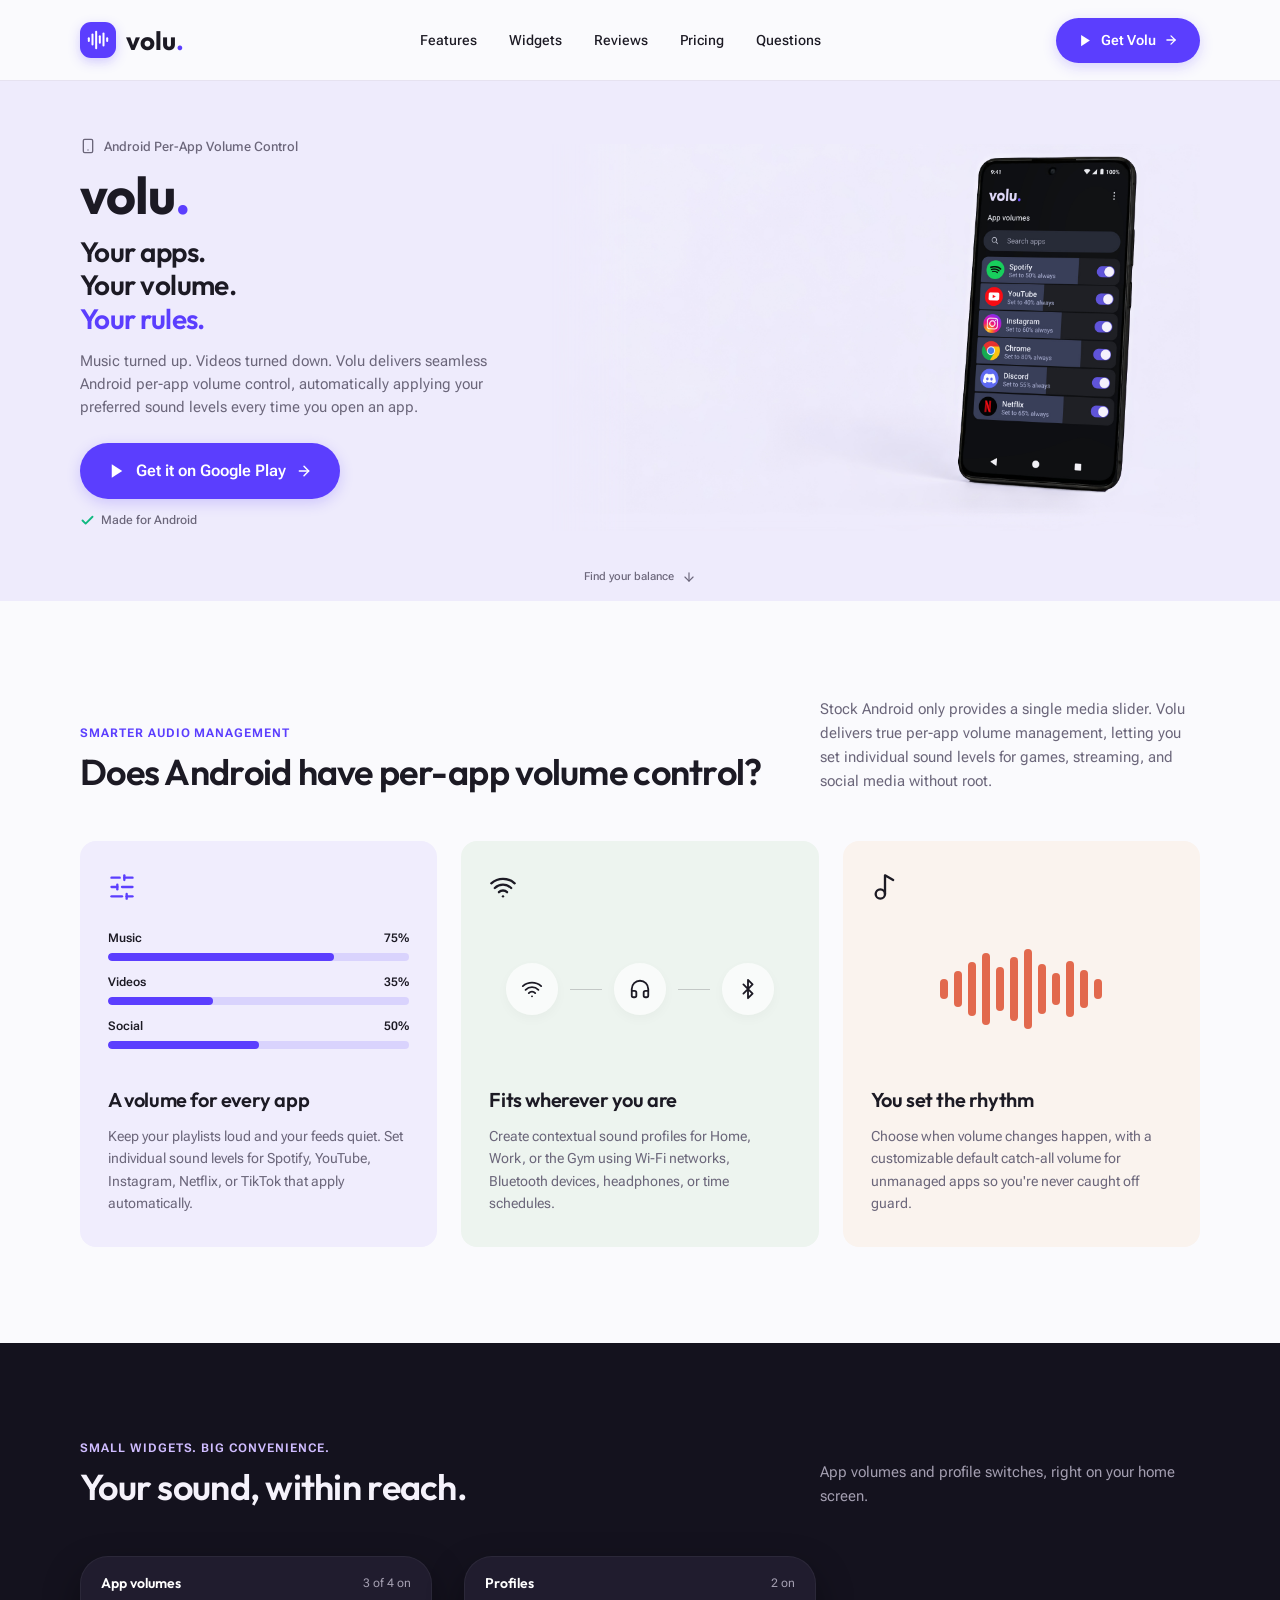
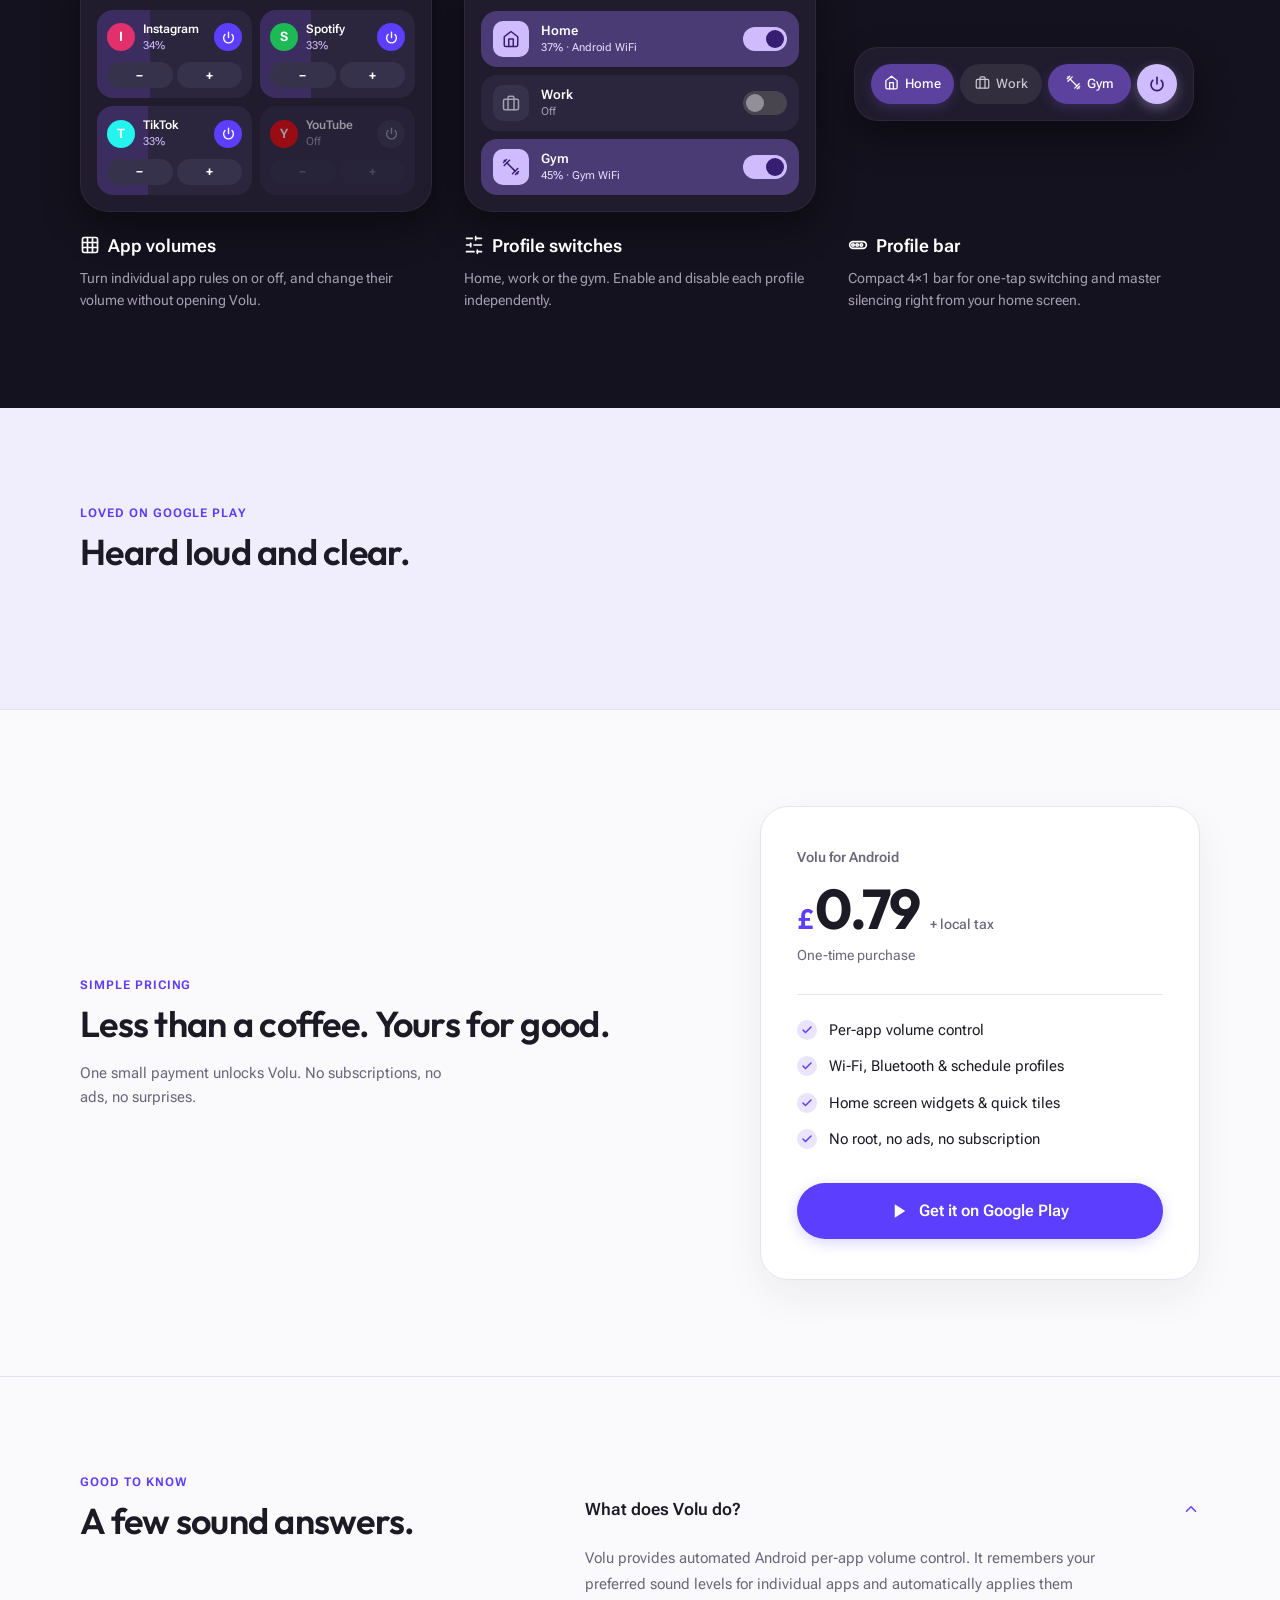
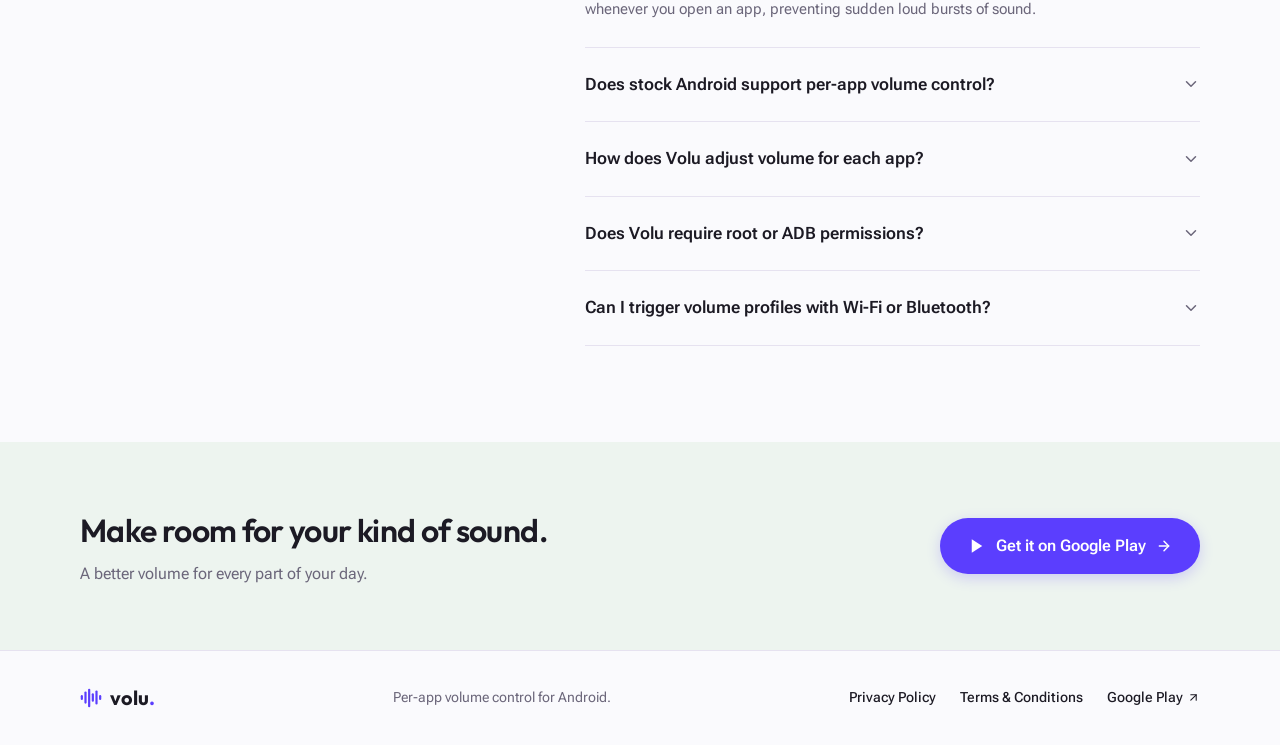
==== commit ae250290: "Add live localized currency conversion and local tax label to pricing" ====
--- a/index.html
+++ b/index.html
@@ -612,8 +612,8 @@
         </div>
         <div class="price-card">
           <p class="price-label">Volu for Android</p>
-          <p class="price-amount"><span class="price-currency">£</span>0.79</p>
-          <p class="price-note">One-time purchase</p>
+          <p class="price-amount"><span class="price-value" id="priceAmount"><span class="price-currency">£</span>0.79</span><span class="price-tax">+ local tax</span></p>
+          <p class="price-note" id="priceNote">One-time purchase</p>
           <ul class="price-list">
             <li>Per-app volume control</li>
             <li>Wi-Fi, Bluetooth &amp; schedule profiles</li>
@@ -941,6 +941,129 @@
     renderAppsWidget();
     renderProfilesWidget();
     renderProfileBarWidget();
+
+    // ----------------------------------------------------
+    // Localized Pricing (0.79 GBP -> visitor currency)
+    // ----------------------------------------------------
+    (function initLocalizedPrice() {
+      const BASE_GBP = 0.79;
+      const amountEl = document.getElementById('priceAmount');
+      const noteEl = document.getElementById('priceNote');
+      if (!amountEl || !noteEl) return;
+
+      const tzToCurrency = {
+        'Europe/London': 'GBP', 'Europe/Belfast': 'GBP', 'Europe/Guernsey': 'GBP',
+        'Europe/Jersey': 'GBP', 'Europe/Isle_of_Man': 'GBP',
+        'Europe/Dublin': 'EUR', 'Europe/Paris': 'EUR', 'Europe/Berlin': 'EUR',
+        'Europe/Madrid': 'EUR', 'Europe/Rome': 'EUR', 'Europe/Lisbon': 'EUR',
+        'Europe/Amsterdam': 'EUR', 'Europe/Brussels': 'EUR', 'Europe/Vienna': 'EUR',
+        'Europe/Athens': 'EUR', 'Europe/Helsinki': 'EUR', 'Europe/Luxembourg': 'EUR',
+        'Europe/Malta': 'EUR', 'Europe/Nicosia': 'EUR', 'Europe/Riga': 'EUR',
+        'Europe/Tallinn': 'EUR', 'Europe/Vilnius': 'EUR', 'Europe/Bratislava': 'EUR',
+        'Europe/Ljubljana': 'EUR', 'Europe/Zagreb': 'EUR', 'Atlantic/Canary': 'EUR',
+        'Atlantic/Madeira': 'EUR', 'Atlantic/Azores': 'EUR',
+        'Europe/Oslo': 'NOK', 'Europe/Stockholm': 'SEK', 'Europe/Copenhagen': 'DKK',
+        'Europe/Zurich': 'CHF', 'Europe/Warsaw': 'PLN', 'Europe/Prague': 'CZK',
+        'Europe/Budapest': 'HUF', 'Europe/Bucharest': 'RON', 'Europe/Sofia': 'BGN',
+        'Europe/Istanbul': 'TRY', 'Europe/Kyiv': 'UAH', 'Europe/Kiev': 'UAH',
+        'America/New_York': 'USD', 'America/Chicago': 'USD', 'America/Denver': 'USD',
+        'America/Los_Angeles': 'USD', 'America/Phoenix': 'USD', 'America/Anchorage': 'USD',
+        'Pacific/Honolulu': 'USD', 'America/Detroit': 'USD', 'America/Indiana/Indianapolis': 'USD',
+        'America/Toronto': 'CAD', 'America/Vancouver': 'CAD', 'America/Edmonton': 'CAD',
+        'America/Winnipeg': 'CAD', 'America/Halifax': 'CAD', 'America/St_Johns': 'CAD',
+        'America/Mexico_City': 'MXN', 'America/Monterrey': 'MXN', 'America/Cancun': 'MXN',
+        'America/Sao_Paulo': 'BRL', 'America/Fortaleza': 'BRL', 'America/Manaus': 'BRL',
+        'America/Argentina/Buenos_Aires': 'ARS', 'America/Santiago': 'CLP', 'America/Bogota': 'COP',
+        'Australia/Sydney': 'AUD', 'Australia/Melbourne': 'AUD', 'Australia/Brisbane': 'AUD',
+        'Australia/Perth': 'AUD', 'Australia/Adelaide': 'AUD', 'Australia/Hobart': 'AUD',
+        'Pacific/Auckland': 'NZD',
+        'Asia/Kolkata': 'INR', 'Asia/Calcutta': 'INR', 'Asia/Bangkok': 'THB',
+        'Asia/Tokyo': 'JPY', 'Asia/Seoul': 'KRW', 'Asia/Singapore': 'SGD',
+        'Asia/Kuala_Lumpur': 'MYR', 'Asia/Jakarta': 'IDR', 'Asia/Manila': 'PHP',
+        'Asia/Ho_Chi_Minh': 'VND', 'Asia/Saigon': 'VND', 'Asia/Hong_Kong': 'HKD',
+        'Asia/Taipei': 'TWD', 'Asia/Dubai': 'AED', 'Asia/Riyadh': 'SAR',
+        'Asia/Jerusalem': 'ILS', 'Africa/Johannesburg': 'ZAR'
+      };
+
+      const regionToCurrency = {
+        GB: 'GBP', UK: 'GBP', US: 'USD', CA: 'CAD', AU: 'AUD', NZ: 'NZD',
+        NO: 'NOK', SE: 'SEK', DK: 'DKK', CH: 'CHF', PL: 'PLN', CZ: 'CZK',
+        HU: 'HUF', RO: 'RON', BG: 'BGN', TR: 'TRY', UA: 'UAH', IN: 'INR',
+        TH: 'THB', JP: 'JPY', KR: 'KRW', SG: 'SGD', MY: 'MYR', ID: 'IDR',
+        PH: 'PHP', VN: 'VND', HK: 'HKD', TW: 'TWD', BR: 'BRL', MX: 'MXN',
+        AR: 'ARS', CL: 'CLP', CO: 'COP', ZA: 'ZAR', AE: 'AED', SA: 'SAR', IL: 'ILS',
+        DE: 'EUR', FR: 'EUR', ES: 'EUR', IT: 'EUR', PT: 'EUR', NL: 'EUR',
+        BE: 'EUR', AT: 'EUR', IE: 'EUR', FI: 'EUR', GR: 'EUR', LU: 'EUR',
+        SK: 'EUR', SI: 'EUR', HR: 'EUR', EE: 'EUR', LV: 'EUR', LT: 'EUR', MT: 'EUR', CY: 'EUR'
+      };
+
+      function detectCurrency() {
+        try {
+          const tz = Intl.DateTimeFormat().resolvedOptions().timeZone;
+          if (tz && tzToCurrency[tz]) return tzToCurrency[tz];
+        } catch (e) {}
+
+        const langs = navigator.languages && navigator.languages.length ? navigator.languages : [navigator.language || ''];
+        for (const lang of langs) {
+          const parts = lang.split(/[-_]/);
+          if (parts.length > 1) {
+            const region = parts[parts.length - 1].toUpperCase();
+            if (regionToCurrency[region]) return regionToCurrency[region];
+          }
+        }
+        return 'GBP';
+      }
+
+      const targetCurrency = detectCurrency();
+      if (!targetCurrency || targetCurrency === 'GBP') return;
+
+      const ZERO_DECIMAL = new Set(['JPY', 'KRW', 'VND', 'IDR', 'CLP', 'HUF']);
+
+      function renderConverted(rate) {
+        const value = BASE_GBP * rate;
+        const maxFrac = ZERO_DECIMAL.has(targetCurrency) ? 0 : 2;
+        try {
+          const formatter = new Intl.NumberFormat(undefined, {
+            style: 'currency',
+            currency: targetCurrency,
+            currencyDisplay: 'narrowSymbol',
+            minimumFractionDigits: maxFrac,
+            maximumFractionDigits: maxFrac
+          });
+          const parts = formatter.formatToParts(value);
+          amountEl.innerHTML = parts.map(part => {
+            if (part.type === 'currency') {
+              return `<span class="price-currency">${part.value}</span>`;
+            }
+            if (part.type === 'literal') return part.value.trim();
+            return part.value;
+          }).join('');
+          noteEl.textContent = 'One-time purchase · approx. from £0.79';
+        } catch (e) {}
+      }
+
+      const CACHE_KEY = 'volu_gbp_rates_v1';
+      const CACHE_TTL = 24 * 60 * 60 * 1000;
+
+      try {
+        const cached = JSON.parse(localStorage.getItem(CACHE_KEY) || 'null');
+        if (cached && cached.rates && cached.rates[targetCurrency] && (Date.now() - cached.ts < CACHE_TTL)) {
+          renderConverted(cached.rates[targetCurrency]);
+          return;
+        }
+      } catch (e) {}
+
+      fetch('https://open.er-api.com/v6/latest/GBP')
+        .then(res => res.ok ? res.json() : null)
+        .then(data => {
+          if (!data || data.result !== 'success' || !data.rates || !data.rates[targetCurrency]) return;
+          try {
+            localStorage.setItem(CACHE_KEY, JSON.stringify({ ts: Date.now(), rates: data.rates }));
+          } catch (e) {}
+          renderConverted(data.rates[targetCurrency]);
+        })
+        .catch(() => {});
+    })();
   </script>
 </body>
 </html>
--- a/style.css
+++ b/style.css
@@ -1136,6 +1136,14 @@
   color: var(--foreground);
   margin-top: 12px;
   display: flex;
+  flex-wrap: wrap;
+  align-items: baseline;
+  column-gap: 10px;
+  row-gap: 4px;
+}
+
+.price-value {
+  display: inline-flex;
   align-items: baseline;
   gap: 2px;
 }
@@ -1144,6 +1152,14 @@
   font-size: 28px;
   font-weight: 600;
   color: var(--primary);
+}
+
+.price-tax {
+  font-family: var(--font-sans);
+  font-size: 14px;
+  font-weight: 500;
+  letter-spacing: 0;
+  color: var(--on-surface-variant);
 }
 
 .price-note {
